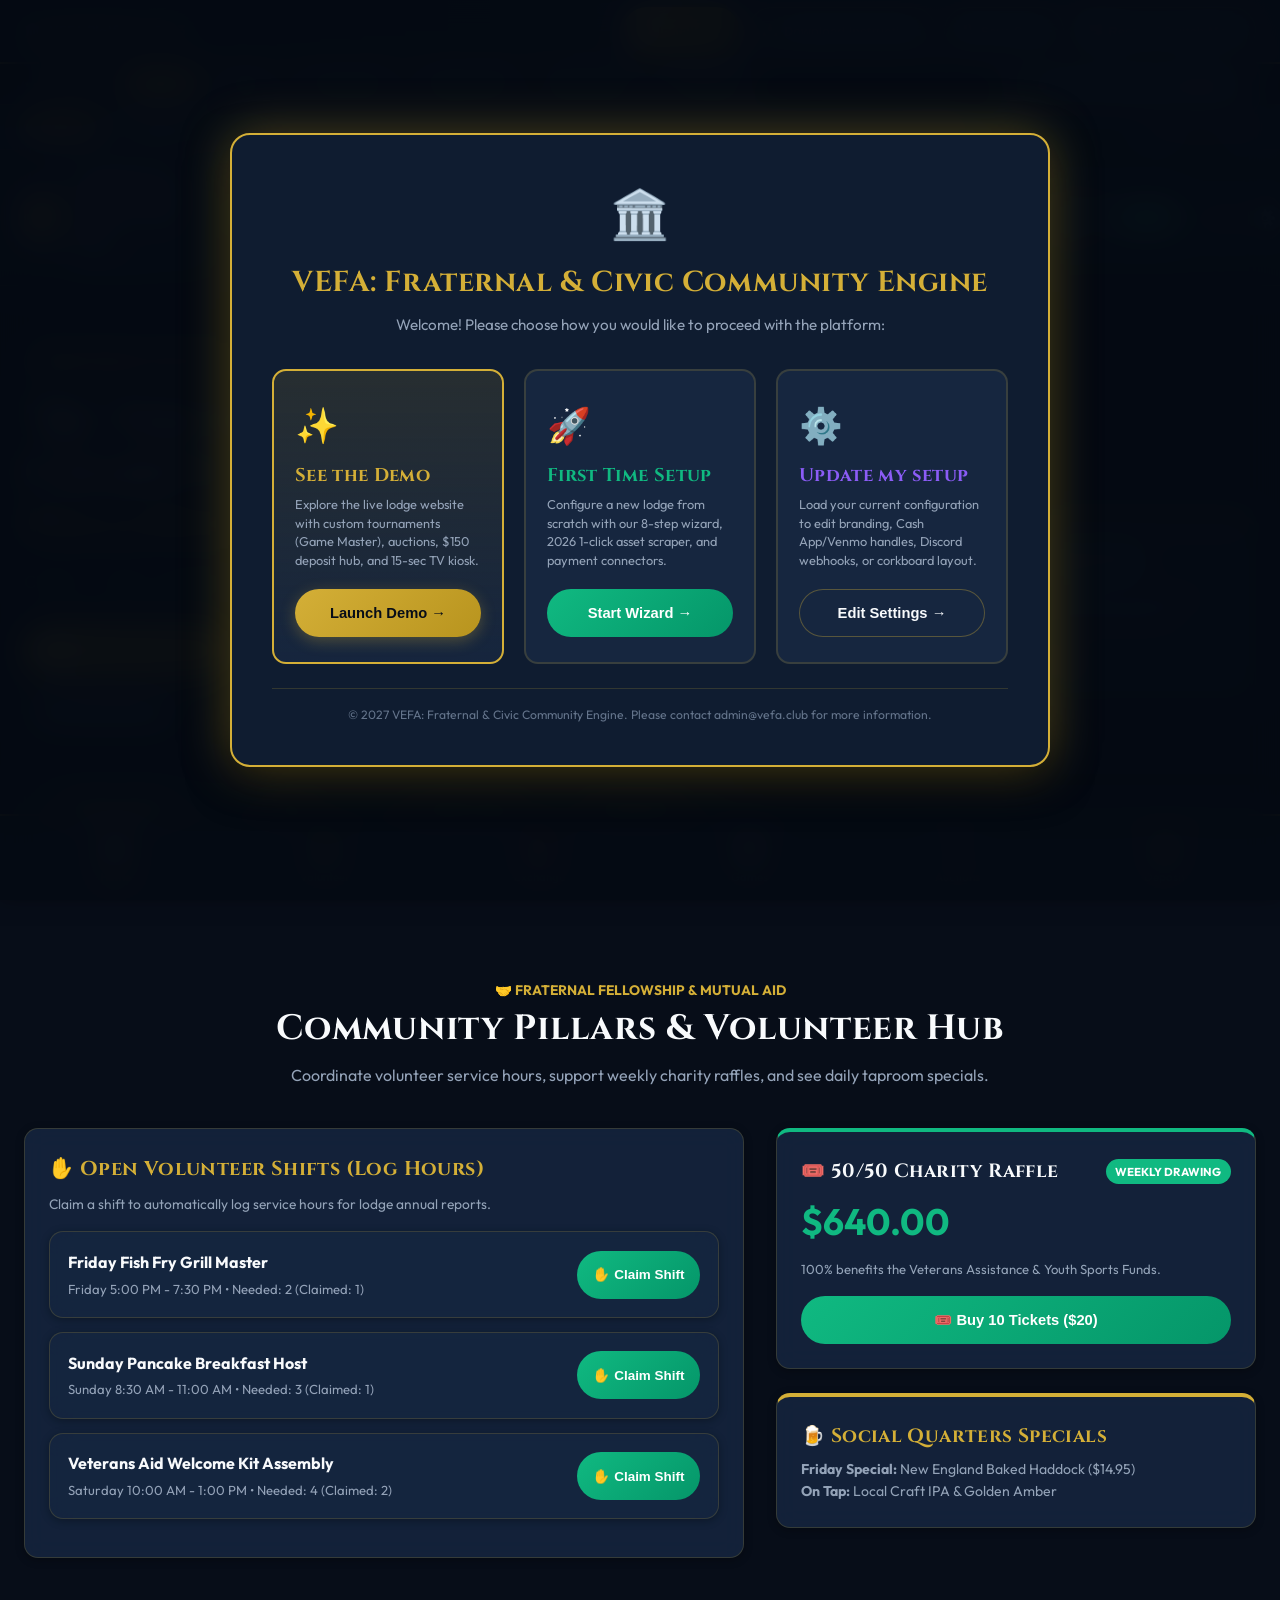
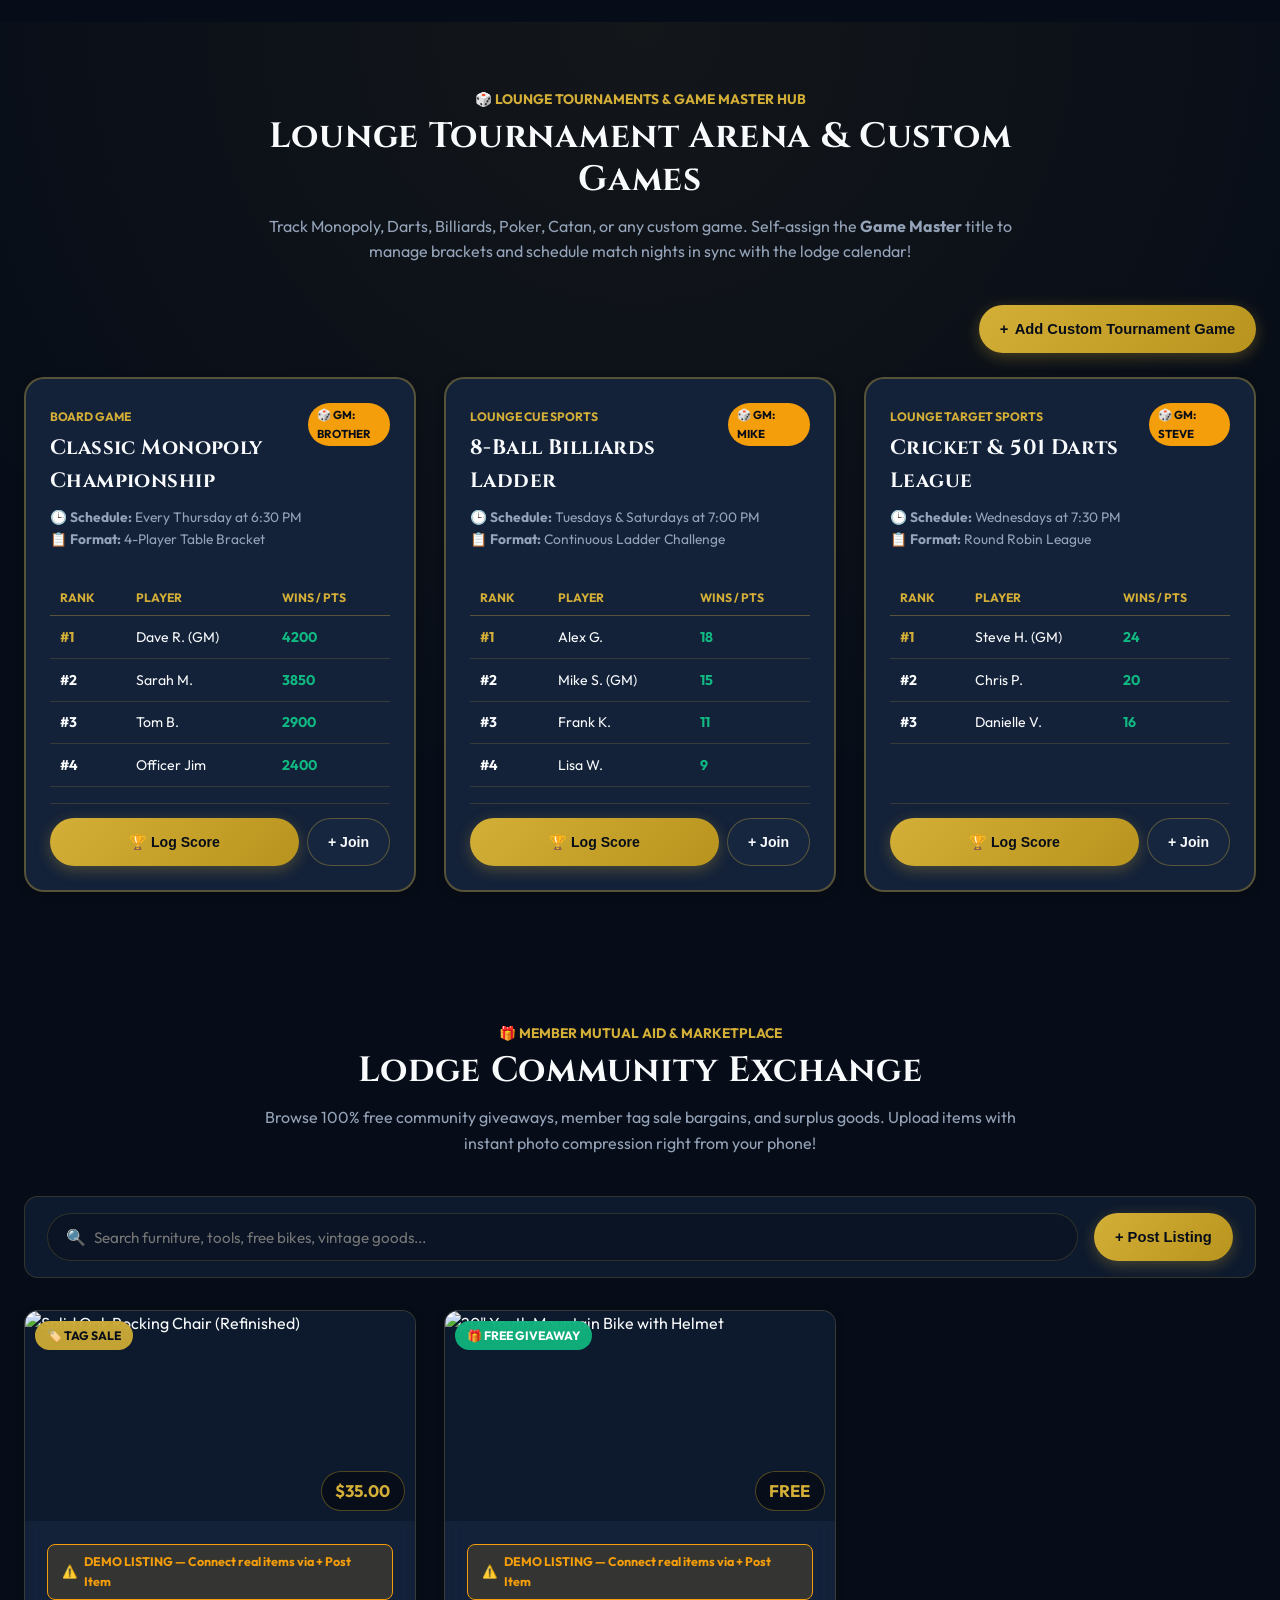
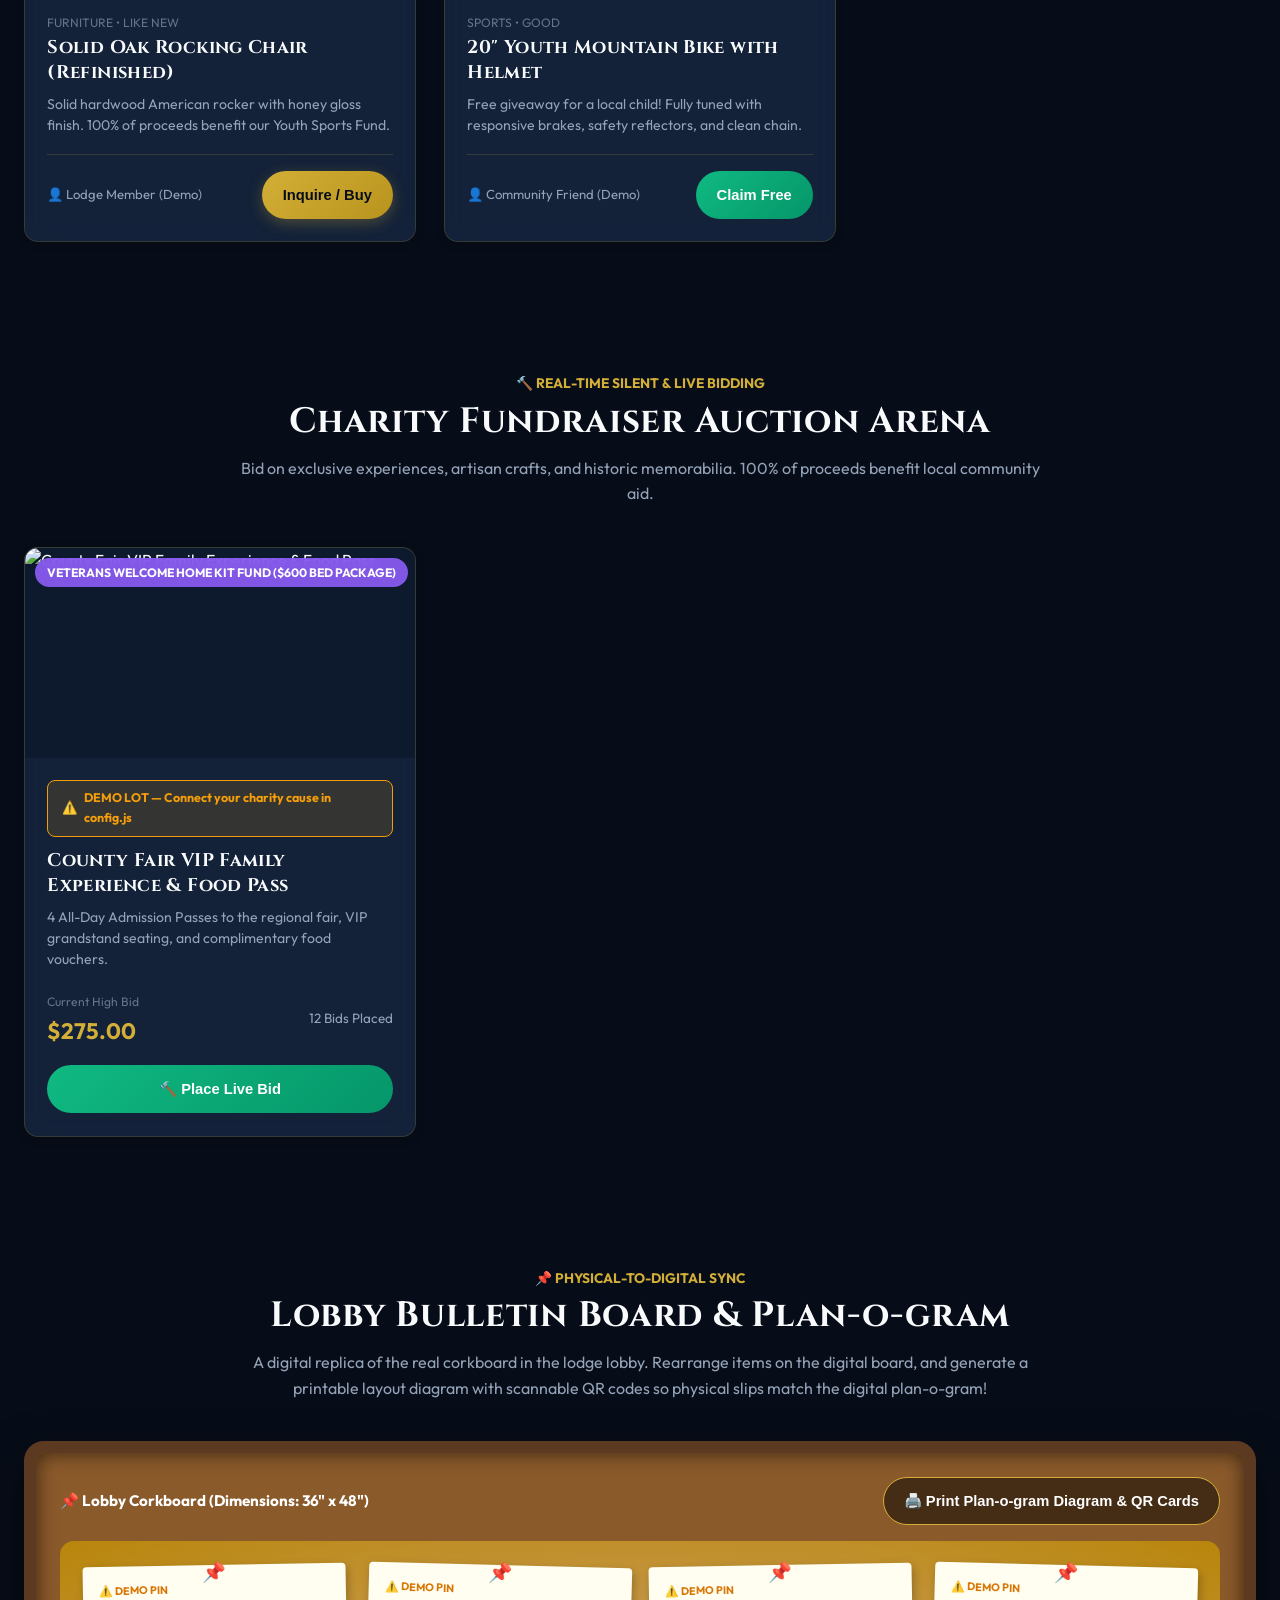
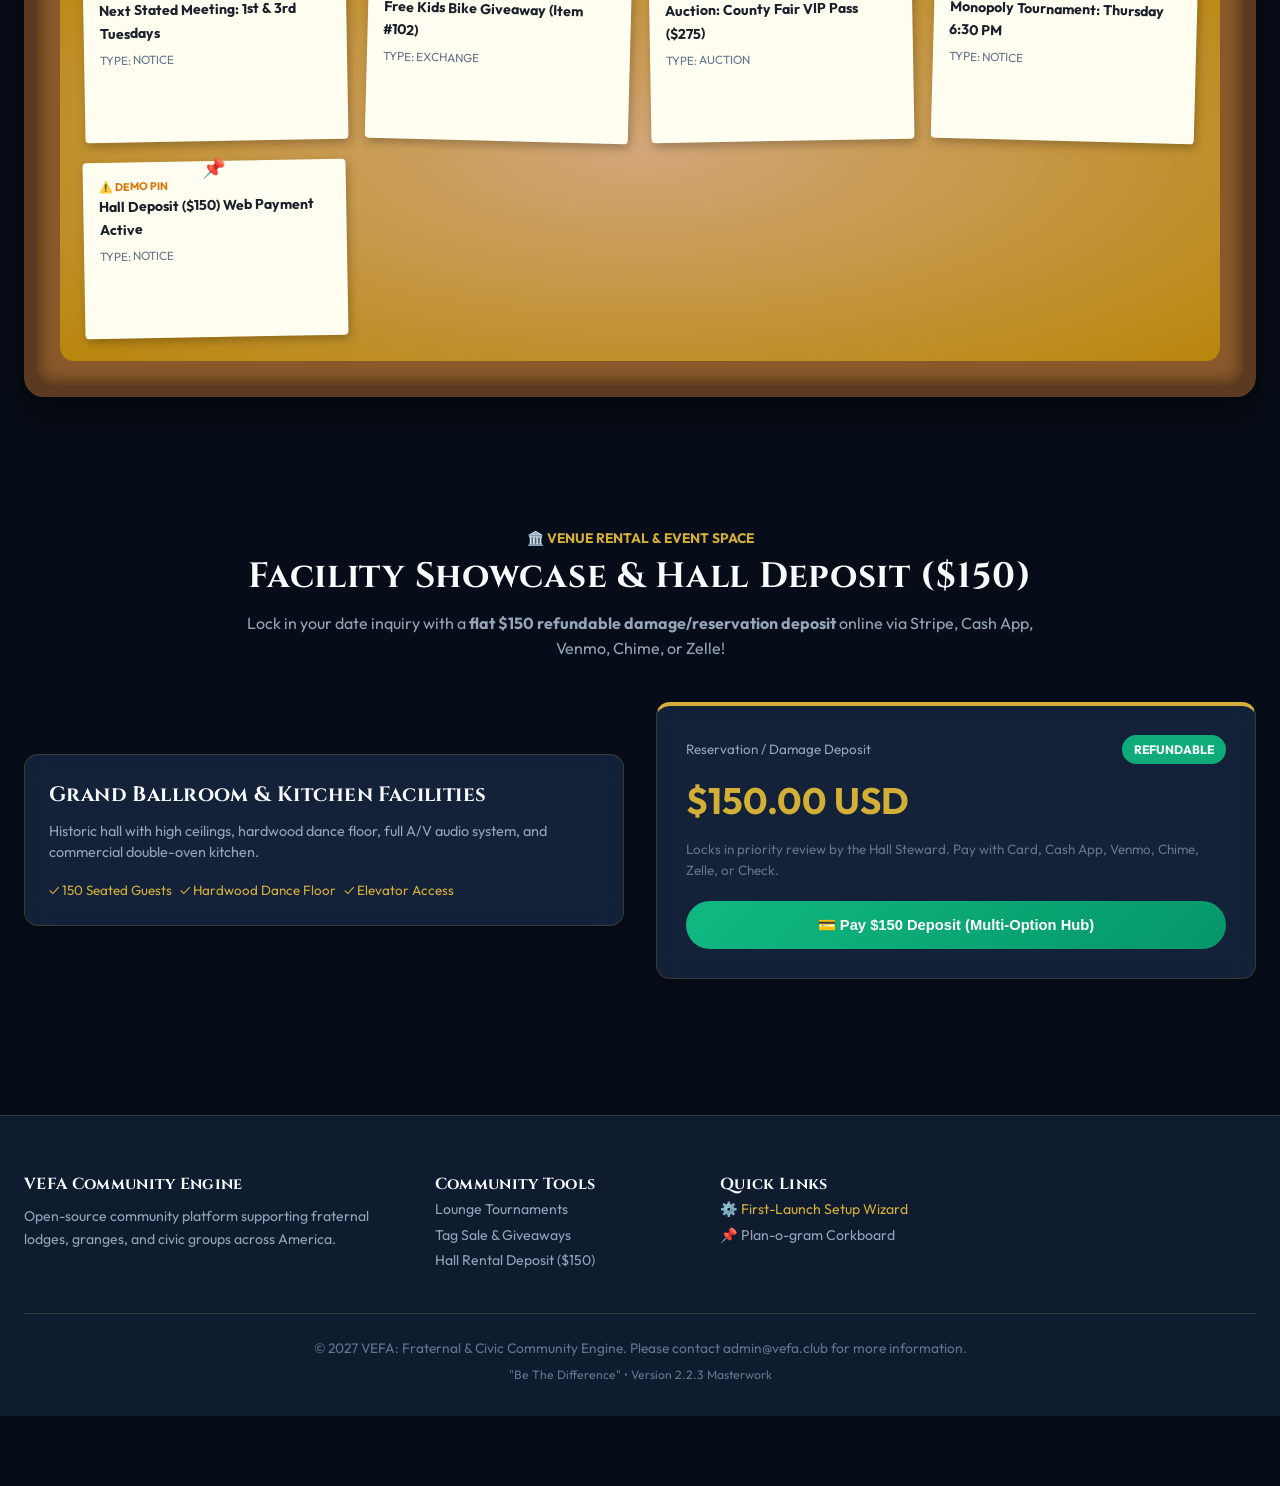
==== index.html @ d363d116 "Correctly uploaded, without compiled installers." ====
<!DOCTYPE html>
<html lang="en" data-theme="dark">
<head>
  <meta charset="UTF-8">
  <meta name="viewport" content="width=device-width, initial-scale=1.0">
  <title>VEFA: Fraternal & Civic Community Engine | Version 2.2.3 (Masterwork Edition)</title>
  <meta name="description" content="Open-source 2026/2027 community platform with Senior/Elderly Accessibility Suite, Mobile-First Thumb Navigation, DevOps Hyper-Cockpit, and Tournament Engine.">
  
  <link rel="preconnect" href="https://fonts.googleapis.com">
  <link rel="preconnect" href="https://fonts.gstatic.com" crossorigin>
  <link href="https://fonts.googleapis.com/css2?family=Cinzel:wght@600;700&family=Outfit:wght@400;500;600;700&family=Fira+Code:wght@400;600&display=swap" rel="stylesheet">
  
  <link rel="manifest" href="manifest.json">
  <meta name="theme-color" content="#0a192f">
  <link rel="stylesheet" href="styles.css">
</head>
<body>

  <!-- Toast Notification Stack -->
  <div id="toast-container" class="toast-container" aria-live="polite"></div>

  <!-- PERSISTENT VEFA DEMO TOP TOOLBAR -->
  <aside class="vefa-demo-toolbar" id="vefa-demo-toolbar" aria-label="Demo Action Toolbar">
    <div class="vefa-toolbar-brand">
      <span>🏛️</span>
      <span>VEFA Platform v2.2.3</span>
    </div>
    <div class="vefa-toolbar-actions">
      <button class="toolbar-btn primary" onclick="installNow()">
        <span>🚀</span> Install Now
      </button>
      <button class="toolbar-btn" onclick="downloadInstructions()">
        <span>📥</span> Download Instructions
      </button>
      <button class="toolbar-btn" onclick="saveSetup()">
        <span>💾</span> Save Setup
      </button>
      <button class="toolbar-btn" onclick="restartSetup()">
        <span>🔄</span> Restart / Switch Mode
      </button>
    </div>
  </aside>

  <!-- SENIOR / ELDERLY ACCESSIBILITY & QUICK CALL BAR (2026/2027 ACCESSIBILITY STANDARD) -->
  <div class="senior-access-bar" aria-label="Senior Accessibility Controls">
    <div class="access-btn-group">
      <span style="font-weight: 700; color: var(--gold-accent);">👓 Accessibility:</span>
      <button class="access-pill access-pill-size active" data-size="normal" onclick="setFontSize('normal')">A Normal</button>
      <button class="access-pill access-pill-size" data-size="large" onclick="setFontSize('large')">A+ Large</button>
      <button class="access-pill access-pill-size" data-size="xlarge" onclick="setFontSize('xlarge')">A++ Extra Large</button>
      <button class="access-pill" id="contrast-toggle-btn" onclick="toggleHighContrast()">👁️ High Contrast</button>
      <button class="access-pill" onclick="toggleSeniorMode()">👴 Senior Mode</button>
      <button class="access-pill" onclick="readAnnouncementsAloud()">🔊 Read Aloud</button>
    </div>
    <div>
      <a href="tel:555-123-4567" class="access-pill" style="text-decoration: none; color: var(--emerald-green); font-weight: 700;">
        📞 Call Lodge: (555) 123-4567
      </a>
    </div>
  </div>

  <!-- OFFICER & CHAIR ADMIN FLOATING ACTION BAR (VISIBLE IN OFFICER ROLE) -->
  <div class="officer-admin-bar" id="officer-admin-bar">
    <div style="display: flex; align-items: center; gap: 0.75rem;">
      <span style="font-size: 1.2rem;">⭐</span>
      <strong style="color: #fff; font-size: 0.85rem;">OFFICER EXECUTIVE COMMAND CENTER</strong>
    </div>
    <div style="display: flex; gap: 0.5rem;">
      <button class="toolbar-btn primary" onclick="openOfficerStudio()">
        <span>📊</span> Deposit Ledger & Layout Studio
      </button>
      <button class="toolbar-btn" onclick="broadcastTickerAlert()">
        <span>🚨</span> Broadcast Alert
      </button>
    </div>
  </div>

  <!-- MANDATORY LANDING GATEWAY POPUP MODAL -->
  <div class="landing-gateway-backdrop" id="landing-gateway-modal" style="display: flex;">
    <div class="landing-gateway-card">
      <div style="font-size: 3rem; margin-bottom: 0.5rem;">🏛️</div>
      <h2 style="font-size: 1.8rem; margin-bottom: 0.4rem; font-family: var(--font-serif); color: var(--gold-accent);">
        VEFA: Fraternal & Civic Community Engine
      </h2>
      <p style="font-size: 0.95rem; color: var(--text-secondary); max-width: 620px; margin: 0 auto;">
        Welcome! Please choose how you would like to proceed with the platform:
      </p>

      <div class="gateway-options-grid">
        <!-- OPTION 1: SEE THE DEMO -->
        <div class="gateway-option-card primary" onclick="selectLandingChoice('demo')">
          <div>
            <span style="font-size: 2.2rem; display: block; margin-bottom: 0.5rem;">✨</span>
            <h3 style="font-size: 1.15rem; color: var(--gold-accent); margin-bottom: 0.3rem;">See the Demo</h3>
            <p style="font-size: 0.8rem; color: var(--text-secondary); line-height: 1.45;">
              Explore the live lodge website with custom tournaments (Game Master), auctions, $150 deposit hub, and 15-sec TV kiosk.
            </p>
          </div>
          <button class="btn-primary" style="margin-top: 1.2rem; width: 100%; justify-content: center;">
            Launch Demo →
          </button>
        </div>

        <!-- OPTION 2: FIRST TIME SETUP -->
        <div class="gateway-option-card" onclick="selectLandingChoice('first_time')">
          <div>
            <span style="font-size: 2.2rem; display: block; margin-bottom: 0.5rem;">🚀</span>
            <h3 style="font-size: 1.15rem; color: var(--emerald-green); margin-bottom: 0.3rem;">First Time Setup</h3>
            <p style="font-size: 0.8rem; color: var(--text-secondary); line-height: 1.45;">
              Configure a new lodge from scratch with our 8-step wizard, 2026 1-click asset scraper, and payment connectors.
            </p>
          </div>
          <button class="btn-emerald" style="margin-top: 1.2rem; width: 100%; justify-content: center;">
            Start Wizard →
          </button>
        </div>

        <!-- OPTION 3: UPDATE MY SETUP -->
        <div class="gateway-option-card" onclick="selectLandingChoice('update')">
          <div>
            <span style="font-size: 2.2rem; display: block; margin-bottom: 0.5rem;">⚙️</span>
            <h3 style="font-size: 1.15rem; color: var(--royal-purple); margin-bottom: 0.3rem;">Update my setup</h3>
            <p style="font-size: 0.8rem; color: var(--text-secondary); line-height: 1.45;">
              Load your current configuration to edit branding, Cash App/Venmo handles, Discord webhooks, or corkboard layout.
            </p>
          </div>
          <button class="btn-secondary" style="margin-top: 1.2rem; width: 100%; justify-content: center;">
            Edit Settings →
          </button>
        </div>
      </div>

      <div style="font-size: 0.76rem; color: var(--text-muted); border-top: 1px solid var(--border-subtle); padding-top: 1rem;">
        © 2027 VEFA: Fraternal & Civic Community Engine. Please contact admin@vefa.club for more information.
      </div>
    </div>
  </div>

  <!-- DEVELOPER (DEVOPS) HYPER-COCKPIT FULLSCREEN CONSOLE -->
  <div id="devops-console-view" class="devops-console-view">
    <div class="devops-console-header">
      <div style="display: flex; align-items: center; gap: 0.75rem;">
        <span style="font-size: 1.6rem;">🛠️</span>
        <div>
          <h2 style="font-size: 1.1rem; margin: 0; color: var(--cyan-blue); font-family: var(--font-mono);">VEFA DevOps Hyper-Cockpit</h2>
          <span style="font-size: 0.72rem; color: var(--text-muted);">Source File Explorer • REST API Sandbox • Schema Runner</span>
        </div>
      </div>
      <div style="display: flex; gap: 0.5rem;">
        <button class="toolbar-btn primary" onclick="copyDevOpsCode()">📋 Copy File</button>
        <button class="toolbar-btn" onclick="saveSetup()">💾 Export Full Zip</button>
        <button class="btn-secondary" style="font-size: 0.76rem;" onclick="switchUserRole('guest', 'Community Neighbor', 'Visitor')">Exit DevOps Mode ✕</button>
      </div>
    </div>

    <div class="devops-console-body">
      <!-- Left: File Explorer -->
      <div class="devops-sidebar">
        <h4 style="font-size: 0.75rem; color: var(--text-muted); text-transform: uppercase; margin-bottom: 0.75rem;">Platform Source Files</h4>
        <div class="devops-file-item active" data-file="config.js" onclick="loadDevOpsFile('config.js')">📄 config.js</div>
        <div class="devops-file-item" data-file="api/scrape.php" onclick="loadDevOpsFile('api/scrape.php')">🐘 api/scrape.php</div>
        <div class="devops-file-item" data-file="api/stripe.php" onclick="loadDevOpsFile('api/stripe.php')">💳 api/stripe.php</div>
        <div class="devops-file-item" data-file="api/deposits.php" onclick="loadDevOpsFile('api/deposits.php')">🏦 api/deposits.php</div>
        <div class="devops-file-item" data-file="database.sql" onclick="loadDevOpsFile('database.sql')">🐬 database.sql</div>
        <div class="devops-file-item" data-file="docker-compose.yml" onclick="loadDevOpsFile('docker-compose.yml')">🐳 docker-compose.yml</div>
        <div class="devops-file-item" data-file="openapi.json" onclick="loadDevOpsFile('openapi.json')">⚡ openapi.json</div>
      </div>

      <!-- Center: Code Viewer / Diff -->
      <div class="devops-main-editor">
        <div class="devops-editor-tabs">
          <span id="devops-active-file-title" style="font-family: var(--font-mono); font-size: 0.82rem; color: var(--cyan-blue);">config.js</span>
          <span style="font-size: 0.72rem; color: var(--text-muted);">Read-Only Verified Source</span>
        </div>
        <div class="devops-code-container" id="devops-code-display"></div>
      </div>

      <!-- Right: Interactive REST API Sandbox -->
      <div class="devops-right-panel">
        <h4 style="font-size: 0.78rem; color: var(--cyan-blue); text-transform: uppercase; margin-bottom: 0.75rem;">Interactive API Sandbox</h4>
        <div class="form-group">
          <label style="font-size: 0.75rem;">Target Endpoint</label>
          <select id="devops-api-select" class="form-control" style="font-size: 0.78rem;">
            <option value="scrape">POST /api/scrape.php (Anti-Blocker)</option>
            <option value="stripe">POST /api/stripe.php (Deposit Session)</option>
            <option value="deposits">GET /api/deposits.php (Ledger List)</option>
          </select>
        </div>
        <button class="btn-cyan" style="width: 100%; justify-content: center; font-size: 0.78rem;" onclick="runDevOpsApiTest()">
          ⚡ Execute Live Request
        </button>
        <div style="margin-top: 1rem;">
          <label style="font-size: 0.72rem; color: var(--text-muted);">Response Payload (JSON):</label>
          <div id="devops-api-response" style="background: #050a12; border: 1px solid #1e293b; border-radius: var(--radius-sm); padding: 0.75rem; font-family: var(--font-mono); font-size: 0.76rem; color: #10b981; min-height: 140px; white-space: pre-wrap;">Select an endpoint and click execute.</div>
        </div>
      </div>
    </div>
  </div>

  <!-- LIVE ORGANIZATION FEED TICKER -->
  <div class="live-feed-ticker">
    <span class="ticker-badge">Live Feed</span>
    <div id="ticker-content" style="white-space: nowrap; overflow: hidden; text-overflow: ellipsis; flex: 1;">
      <span>⏳ Ingesting live announcements from external lodge feed...</span>
    </div>
    <a href="setup.html" style="color: var(--gold-accent); text-decoration: none; font-size: 0.8rem; flex-shrink: 0; font-weight: 600;">⚙️ Configure Feed</a>
  </div>

  <!-- FULLSCREEN TV KIOSK VIEW WITH AUTO-CYCLING 15-SECOND CAROUSEL -->
  <div id="tv-kiosk-view" class="tv-kiosk-view">
    <div class="tv-header">
      <div style="display: flex; align-items: center; gap: 1rem;">
        <span style="font-size: 2.5rem;" id="tv-crest-emoji">🦌</span>
        <div>
          <h1 style="font-size: 1.8rem; margin: 0;" id="tv-org-title">Social Quarters Live Display</h1>
          <span style="color: var(--gold-accent); font-size: 1rem; text-transform: uppercase;">15-Second Cycling Taproom Kiosk</span>
        </div>
      </div>
      <div style="text-align: right;">
        <div id="tv-clock" style="font-size: 2rem; font-weight: 700; font-family: var(--font-serif); color: var(--gold-accent);">7:00 PM</div>
        <button class="btn-secondary" style="margin-top: 0.3rem;" onclick="toggleTVKiosk()">Exit Kiosk Mode ✕</button>
      </div>
    </div>

    <!-- 4 Auto-Cycling Carousel Slides -->
    <div class="tv-carousel-container">
      <div class="tv-slide active">
        <div class="tv-grid">
          <div class="tv-card">
            <h2 style="color: var(--gold-accent); margin-bottom: 1rem;">📅 Next Stated Meeting</h2>
            <p style="font-size: 1.25rem; font-weight: 600;">1st & 3rd Tuesdays at 7:00 PM</p>
            <p style="color: var(--text-secondary); margin-top: 0.5rem;">Lodge Social Quarters & Hall. Balloting on new inquiries and committee reports.</p>
            <div style="margin-top: auto; padding: 1rem; background: rgba(212, 175, 55, 0.1); border-radius: var(--radius-sm); border: 1px solid var(--border-subtle);">
              <strong class="text-gold">Upcoming Gala:</strong> Veterans Appreciation Banquet
            </div>
          </div>
          <div class="tv-card">
            <h2 style="color: var(--gold-accent); margin-bottom: 1rem;">🔨 Charity Fundometer</h2>
            <div style="font-size: 2.5rem; font-weight: 700; color: var(--emerald-green); font-family: var(--font-serif);">$4,850.00</div>
            <p style="color: var(--text-secondary); margin-bottom: 1rem;">Goal: $6,000 for Community & Veterans Aid</p>
            <div style="margin-top: auto; font-size: 0.95rem; color: var(--text-muted);">Top active lot: <strong>County Fair VIP Family Pass ($275)</strong></div>
          </div>
          <div class="tv-card" style="text-align: center; justify-content: center;">
            <h2 style="color: var(--gold-accent); margin-bottom: 0.5rem;">📱 Bid from the Bar!</h2>
            <p style="font-size: 0.88rem; color: var(--text-secondary); margin-bottom: 1rem;">Scan QR code with your phone camera:</p>
            <svg viewBox="0 0 100 100" width="130" height="130" style="margin: 0 auto;">
              <rect x="5" y="5" width="25" height="25" fill="#ffffff"/>
              <rect x="70" y="5" width="25" height="25" fill="#ffffff"/>
              <rect x="5" y="70" width="25" height="25" fill="#ffffff"/>
              <circle cx="50" cy="50" r="10" fill="#d4af37"/>
            </svg>
          </div>
        </div>
      </div>

      <div class="tv-slide">
        <div class="tv-grid">
          <div class="tv-card">
            <h2 style="color: var(--gold-accent); margin-bottom: 1rem;">🎲 Monopoly Tournament</h2>
            <p style="font-size: 1.1rem;"><strong>Current Leader:</strong> Dave R. (4,200 pts)</p>
            <p style="font-size: 0.85rem; color: var(--text-secondary); margin-top: 0.3rem;">Next Match: Thursday at 6:30 PM (GM: Dave)</p>
          </div>
          <div class="tv-card">
            <h2 style="color: var(--gold-accent); margin-bottom: 1rem;">🎱 Billiards & Darts Ladders</h2>
            <p style="font-size: 1.1rem;"><strong>8-Ball Champion:</strong> Alex G. (18 Wins)</p>
            <p style="font-size: 1.1rem; margin-top: 0.5rem;"><strong>Darts League Leader:</strong> Steve H. (24 Pts)</p>
          </div>
          <div class="tv-card">
            <h2 style="color: var(--gold-accent); margin-bottom: 1rem;">⭐ Volunteer Shifts</h2>
            <p style="font-size: 1.1rem;">Friday Fish Fry: 1 Slot Open!</p>
            <p style="font-size: 0.85rem; color: var(--text-secondary); margin-top: 0.4rem;">Tap 'Claim Shift' on the web app to log your hours.</p>
          </div>
        </div>
      </div>
    </div>
  </div>

  <!-- Header Navigation -->
  <header class="main-header">
    <div class="nav-container">
      <a href="#hero" class="brand-badge">
        <div class="brand-logo-wrap">
          <span id="brand-crest-emoji">🦌</span>
        </div>
        <div class="brand-text">
          <h1 id="brand-org-name">Community Lodge #100</h1>
          <span>VEFA Engine • v2.2.3</span>
        </div>
      </a>

      <!-- Navigation Links -->
      <ul class="nav-links">
        <li><a href="#community-pillars"><span>🤝</span> Community</a></li>
        <li><a href="#exchange"><span>🎁</span> Exchange</a></li>
        <li><a href="#tournaments"><span>🎲</span> Tournaments</a></li>
        <li><a href="#auctions"><span>🔨</span> Auctions</a></li>
        <li><a href="#planogram"><span>📌</span> Corkboard</a></li>
        <li><a href="#facilities"><span>🏛️</span> Hall Deposit</a></li>
      </ul>

      <!-- Actions -->
      <div class="nav-actions">
        <div id="user-session-chip" class="user-session-chip" onclick="openModal('auth-modal')" title="Switch Profile">
          <span id="session-avatar">👤</span>
          <span id="session-name">Community Neighbor</span>
          <span id="session-role-badge" class="role-pill guest">Visitor</span>
        </div>

        <button class="icon-btn" onclick="toggleTVKiosk()" title="Launch Taproom TV Board" aria-label="TV Display">
          📺
        </button>

        <a href="setup.html" class="icon-btn" title="Open Setup Wizard" aria-label="Setup Wizard" style="text-decoration: none;">
          ⚙️
        </a>

        <button class="btn-primary" onclick="openModal('post-item-modal')">
          <span>+</span> Post Item
        </button>
      </div>
    </div>
  </header>

  <!-- HERO SECTION -->
  <section id="hero" class="hero-section">
    <div class="hero-content">
      <div class="hero-tag">
        <span>🏛️ Fraternal Mutual Aid & Civic Platform</span>
      </div>
      <h2 class="hero-title">
        "Be The Difference" in <span class="highlight">Charity, Justice & Fellowship</span>
      </h2>
      <p class="hero-subtitle" id="hero-motto">
        Serving our neighbors as the civic engine of our community—supporting veterans, empowering youth, and building a space for mutual aid and brotherly love.
      </p>

      <div class="hero-ctas">
        <a href="#tournaments" class="btn-primary"><span>🎲</span> Lounge Tournaments</a>
        <a href="#exchange" class="btn-emerald"><span>🎁</span> Community Exchange</a>
        <button class="btn-secondary" onclick="openModal('hall-deposit-modal')"><span>💳</span> Pay Hall Deposit ($150)</button>
        <a href="setup.html" class="btn-secondary"><span>⚙️</span> Setup Wizard</a>
      </div>

      <!-- Live Metrics HUD -->
      <div class="hero-stats-hud">
        <div class="stat-box">
          <span class="num">$150,000+</span>
          <span class="label">Invested in Causes</span>
        </div>
        <div class="stat-box">
          <span class="num">120+</span>
          <span class="label">Families Aided</span>
        </div>
        <div class="stat-box">
          <span class="num">1,250 hrs</span>
          <span class="label">Volunteer Service</span>
        </div>
        <div class="stat-box">
          <span class="num">$150.00</span>
          <span class="label">Flat Hall Deposit</span>
        </div>
      </div>
    </div>

    <!-- Visual Banner Card -->
    <div class="glass-card" style="padding: 1.5rem; text-align: center; border-top: 4px solid var(--gold-accent);">
      <h3 style="font-size: 1.3rem; margin-bottom: 0.5rem;">Lodge Main Quarters</h3>
      <p style="font-size: 0.86rem; color: var(--text-secondary); margin-bottom: 1.2rem;">
        Featuring 150-Guest Grand Function Ballroom, Downstairs Commercial Kitchen, and Members Social Quarters.
      </p>
      <img src="https://images.unsplash.com/photo-1519167758481-83f550bb49b3?auto=format&fit=crop&w=600&q=80" alt="Lodge Facility" style="width: 100%; border-radius: var(--radius-sm); max-height: 220px; object-fit: cover;">
    </div>
  </section>

  <!-- SECTION: COMMUNITY PILLARS (VOLUNTEER BOARD, 50/50 RAFFLE, TAPROOM SPECIALS) -->
  <section id="community-pillars" class="section-wrapper">
    <div class="section-header">
      <span class="section-tag">🤝 Fraternal Fellowship & Mutual Aid</span>
      <h2>Community Pillars & Volunteer Hub</h2>
      <p>Coordinate volunteer service hours, support weekly charity raffles, and see daily taproom specials.</p>
    </div>

    <div style="display: grid; grid-template-columns: 1.2fr 0.8fr; gap: 2rem;">
      <div class="glass-card" style="padding: 1.5rem;">
        <h3 style="font-size: 1.25rem; color: var(--gold-accent); margin-bottom: 0.5rem;">✋ Open Volunteer Shifts (Log Hours)</h3>
        <p style="font-size: 0.86rem; color: var(--text-secondary); margin-bottom: 1rem;">Claim a shift to automatically log service hours for lodge annual reports.</p>
        <div id="volunteer-shifts-list"></div>
      </div>

      <div style="display: flex; flex-direction: column; gap: 1.5rem;">
        <div class="glass-card" style="padding: 1.5rem; border-top: 4px solid var(--emerald-green);">
          <div style="display: flex; justify-content: space-between; align-items: center;">
            <h3 style="font-size: 1.2rem;">🎟️ 50/50 Charity Raffle</h3>
            <span class="role-pill guest">Weekly Drawing</span>
          </div>
          <div style="font-size: 2.3rem; font-weight: 700; color: var(--emerald-green); margin: 0.4rem 0;" id="raffle-pot-amount">$640.00</div>
          <p style="font-size: 0.82rem; color: var(--text-secondary); margin-bottom: 1rem;">100% benefits the Veterans Assistance & Youth Sports Funds.</p>
          <button class="btn-emerald" style="width: 100%; justify-content: center;" onclick="buyRaffleTickets()">
            🎟️ Buy 10 Tickets ($20)
          </button>
        </div>

        <div class="glass-card" style="padding: 1.5rem; border-top: 4px solid var(--gold-accent);">
          <h3 style="font-size: 1.2rem; color: var(--gold-accent); margin-bottom: 0.4rem;">🍺 Social Quarters Specials</h3>
          <p style="font-size: 0.88rem; color: var(--text-secondary);"><strong>Friday Special:</strong> New England Baked Haddock ($14.95)<br><strong>On Tap:</strong> Local Craft IPA & Golden Amber</p>
        </div>
      </div>
    </div>
  </section>

  <!-- SECTION: LOUNGE TOURNAMENT & CUSTOM GAME ARENA -->
  <section id="tournaments" class="section-wrapper" style="background: radial-gradient(circle at center top, rgba(212, 175, 55, 0.06) 0%, transparent 70%);">
    <div class="section-header">
      <span class="section-tag">🎲 Lounge Tournaments & Game Master Hub</span>
      <h2>Lounge Tournament Arena & Custom Games</h2>
      <p>Track Monopoly, Darts, Billiards, Poker, Catan, or any custom game. Self-assign the <strong>Game Master</strong> title to manage brackets and schedule match nights in sync with the lodge calendar!</p>
    </div>

    <div style="display: flex; justify-content: flex-end; margin-bottom: 1.5rem;">
      <button class="btn-primary" onclick="openModal('add-game-modal')">
        <span>+</span> Add Custom Tournament Game
      </button>
    </div>

    <div class="cards-grid" id="tournament-games-grid"></div>
  </section>

  <!-- SECTION: COMMUNITY EXCHANGE -->
  <section id="exchange" class="section-wrapper">
    <div class="section-header">
      <span class="section-tag">🎁 Member Mutual Aid & Marketplace</span>
      <h2>Lodge Community Exchange</h2>
      <p>Browse 100% free community giveaways, member tag sale bargains, and surplus goods. Upload items with instant photo compression right from your phone!</p>
    </div>

    <div class="search-action-bar">
      <div class="search-input-wrap">
        <span>🔍</span>
        <input type="text" id="exchange-search-input" placeholder="Search furniture, tools, free bikes, vintage goods..." oninput="AppState.searchQuery = this.value; renderExchangeItems();">
      </div>
      <button class="btn-primary" onclick="openModal('post-item-modal')">+ Post Listing</button>
    </div>

    <div class="cards-grid" id="exchange-items-grid"></div>
  </section>

  <!-- SECTION: CHARITY AUCTION ARENA -->
  <section id="auctions" class="section-wrapper">
    <div class="section-header">
      <span class="section-tag">🔨 Real-Time Silent & Live Bidding</span>
      <h2>Charity Fundraiser Auction Arena</h2>
      <p>Bid on exclusive experiences, artisan crafts, and historic memorabilia. 100% of proceeds benefit local community aid.</p>
    </div>

    <div class="cards-grid" id="auction-items-grid"></div>
  </section>

  <!-- SECTION: PLAN-O-GRAM CORKBOARD -->
  <section id="planogram" class="section-wrapper">
    <div class="section-header">
      <span class="section-tag">📌 Physical-to-Digital Sync</span>
      <h2>Lobby Bulletin Board & Plan-o-gram</h2>
      <p>A digital replica of the real corkboard in the lodge lobby. Rearrange items on the digital board, and generate a printable layout diagram with scannable QR codes so physical slips match the digital plan-o-gram!</p>
    </div>

    <div class="corkboard-frame">
      <div style="display: flex; justify-content: space-between; align-items: center; margin-bottom: 1rem; color: #fff;">
        <span style="font-weight: 700; font-size: 0.95rem;">📌 Lobby Corkboard (Dimensions: 36" x 48")</span>
        <button class="btn-secondary" style="background: rgba(0,0,0,0.5); color: #fff; border-color: #d4af37;" onclick="printPlanogramLayout()">
          🖨️ Print Plan-o-gram Diagram & QR Cards
        </button>
      </div>
      <div class="corkboard-surface" id="corkboard-surface"></div>
    </div>
  </section>

  <!-- SECTION: FACILITY SHOWCASE & $150 HALL DEPOSIT -->
  <section id="facilities" class="section-wrapper">
    <div class="section-header">
      <span class="section-tag">🏛️ Venue Rental & Event Space</span>
      <h2>Facility Showcase & Hall Deposit ($150)</h2>
      <p>Lock in your date inquiry with a <strong>flat $150 refundable damage/reservation deposit</strong> online via Stripe, Cash App, Venmo, Chime, or Zelle!</p>
    </div>

    <div style="display: grid; grid-template-columns: 1fr 1fr; gap: 2rem; align-items: center;">
      <div class="glass-card" style="padding: 1.5rem;">
        <h3 style="font-size: 1.3rem; margin-bottom: 0.5rem;">Grand Ballroom & Kitchen Facilities</h3>
        <p style="font-size: 0.9rem; color: var(--text-secondary); line-height: 1.5; margin-bottom: 1rem;">
          Historic hall with high ceilings, hardwood dance floor, full A/V audio system, and commercial double-oven kitchen.
        </p>
        <div style="display: flex; gap: 0.5rem; flex-wrap: wrap; font-size: 0.84rem; color: var(--gold-accent);">
          <span>✓ 150 Seated Guests</span>
          <span>✓ Hardwood Dance Floor</span>
          <span>✓ Elevator Access</span>
        </div>
      </div>

      <div class="glass-card" style="padding: 1.8rem; border-top: 4px solid var(--gold-accent);">
        <div style="display: flex; justify-content: space-between; align-items: center; margin-bottom: 0.5rem;">
          <span style="font-size: 0.84rem; color: var(--text-secondary);">Reservation / Damage Deposit</span>
          <span class="card-badge badge-free" style="position: static;">Refundable</span>
        </div>
        <div style="font-size: 2.3rem; font-weight: 700; color: var(--gold-accent); margin-bottom: 0.5rem;">$150.00 USD</div>
        <p style="font-size: 0.84rem; color: var(--text-muted); margin-bottom: 1.2rem;">
          Locks in priority review by the Hall Steward. Pay with Card, Cash App, Venmo, Chime, Zelle, or Check.
        </p>
        <button class="btn-emerald" style="width: 100%; justify-content: center;" onclick="openModal('hall-deposit-modal')">
          💳 Pay $150 Deposit (Multi-Option Hub)
        </button>
      </div>
    </div>
  </section>

  <!-- MOBILE-FIRST BOTTOM NAVIGATION BAR (2026/2027 ERGONOMIC THUMB BAR) -->
  <nav class="mobile-bottom-nav" aria-label="Mobile Navigation">
    <a href="#hero" class="mobile-nav-item active">
      <span>🏛️</span>
      <span>Home</span>
    </a>
    <a href="#community-pillars" class="mobile-nav-item">
      <span>🤝</span>
      <span>Volunteer</span>
    </a>
    <a href="#exchange" class="mobile-nav-item">
      <span>🎁</span>
      <span>Exchange</span>
    </a>
    <a href="#tournaments" class="mobile-nav-item">
      <span>🎲</span>
      <span>Games</span>
    </a>
    <a href="#auctions" class="mobile-nav-item">
      <span>🔨</span>
      <span>Auctions</span>
    </a>
    <a href="#facilities" class="mobile-nav-item">
      <span>💳</span>
      <span>Deposit</span>
    </a>
  </nav>

  <!-- MODALS -->

  <!-- ADD CUSTOM TOURNAMENT GAME MODAL -->
  <div id="add-game-modal" class="modal-backdrop" onclick="handleBackdropClick(event, 'add-game-modal')">
    <div class="modal-dialog">
      <div class="modal-header">
        <h3>🎲 Add Custom Tournament & Assign Game Master</h3>
        <button class="icon-btn" onclick="closeModal('add-game-modal')">✕</button>
      </div>
      <form onsubmit="handleCreateCustomGame(event)">
        <div class="modal-body">
          <div class="form-group">
            <label>Game Title *</label>
            <input type="text" id="new-game-name" class="form-control" placeholder="e.g. Monopoly, Catan, Euchre, Darts, Poker..." required>
          </div>
          <div style="display: grid; grid-template-columns: 1fr 1fr; gap: 1rem;">
            <div class="form-group">
              <label>Category</label>
              <select id="new-game-category" class="form-control">
                <option value="Board Game">Board Game</option>
                <option value="Card Game">Card Game</option>
                <option value="Lounge Cue Sports">Lounge Cue Sports</option>
                <option value="Lounge Target Sports">Lounge Target Sports</option>
                <option value="Strategy & Trivia">Strategy & Trivia</option>
              </select>
            </div>
            <div class="form-group">
              <label>Tournament Format</label>
              <input type="text" id="new-game-format" class="form-control" value="Bracket / Ladder Challenge" required>
            </div>
          </div>
          <div class="form-group">
            <label>Match Schedule (Syncs to Lodge Calendar) *</label>
            <input type="text" id="new-game-schedule" class="form-control" placeholder="e.g. Thursdays at 6:30 PM" required>
          </div>
          <div class="form-group">
            <label>Assign Game Master (Self or Member Name) *</label>
            <input type="text" id="new-game-gm" class="form-control" placeholder="Your Name (Game Master)" required>
          </div>
        </div>
        <div class="modal-footer">
          <button type="button" class="btn-secondary" onclick="closeModal('add-game-modal')">Cancel</button>
          <button type="submit" class="btn-primary">Create Tournament & Assign GM</button>
        </div>
      </form>
    </div>
  </div>

  <!-- LOG SCORE MODAL -->
  <div id="score-match-modal" class="modal-backdrop" onclick="handleBackdropClick(event, 'score-match-modal')">
    <div class="modal-dialog">
      <div class="modal-header">
        <h3>🏆 Log Tournament Score & Rank</h3>
        <button class="icon-btn" onclick="closeModal('score-match-modal')">✕</button>
      </div>
      <form onsubmit="handleLogScoreSubmit(event)">
        <div class="modal-body" id="score-match-body"></div>
        <div class="modal-footer">
          <button type="button" class="btn-secondary" onclick="closeModal('score-match-modal')">Cancel</button>
          <button type="submit" class="btn-emerald">Submit & Update Leaderboard</button>
        </div>
      </form>
    </div>
  </div>

  <!-- OFFICER OPERATIONS & DEPOSIT LEDGER MODAL -->
  <div id="officer-studio-modal" class="modal-backdrop" onclick="handleBackdropClick(event, 'officer-studio-modal')">
    <div class="modal-dialog" style="max-width: 780px;">
      <div class="modal-header">
        <h3>⭐ Officer Command Studio & $150 Deposit Ledger</h3>
        <button class="icon-btn" onclick="closeModal('officer-studio-modal')">✕</button>
      </div>
      <div class="modal-body">
        <div style="display: flex; justify-content: space-between; align-items: center; margin-bottom: 1rem;">
          <div>
            <h4 style="color: var(--gold-accent); margin: 0;">Hall Rental Reservation Ledger</h4>
            <span style="font-size: 0.78rem; color: var(--text-muted);">Manage deposits across Stripe, Cash App, Venmo, Chime, Zelle, and Check</span>
          </div>
          <button class="btn-emerald" style="font-size: 0.82rem;" onclick="exportDepositsCSV()">
            📊 Export CSV Report
          </button>
        </div>

        <table class="leaderboard-table" style="margin-bottom: 1.5rem;">
          <thead>
            <tr>
              <th>Client</th>
              <th>Date</th>
              <th>Method</th>
              <th>Amount</th>
              <th>Status</th>
            </tr>
          </thead>
          <tbody id="officer-deposit-tbody"></tbody>
        </table>
      </div>
      <div class="modal-footer">
        <button type="button" class="btn-secondary" onclick="closeModal('officer-studio-modal')">Close Studio</button>
      </div>
    </div>
  </div>

  <!-- POST ITEM MODAL -->
  <div id="post-item-modal" class="modal-backdrop" onclick="handleBackdropClick(event, 'post-item-modal')">
    <div class="modal-dialog">
      <div class="modal-header">
        <h3>Post Item or Free Giveaway</h3>
        <button class="icon-btn" onclick="closeModal('post-item-modal')">✕</button>
      </div>
      <form onsubmit="handlePostItemSubmit(event)">
        <div class="modal-body">
          <div class="form-group">
            <label>Item Title *</label>
            <input type="text" id="post-title" class="form-control" placeholder="e.g. Solid Oak Table, Youth Bike..." required>
          </div>
          <div style="display: grid; grid-template-columns: 1fr 1fr; gap: 1rem;">
            <div class="form-group">
              <label>Category</label>
              <select id="post-category" class="form-control">
                <option value="furniture">Furniture</option>
                <option value="tools">Tools</option>
                <option value="sports">Youth Sports</option>
              </select>
            </div>
            <div class="form-group">
              <label>Price ($ USD, 0 for Free)</label>
              <input type="number" id="post-price" class="form-control" value="0.00" min="0" step="0.50">
            </div>
          </div>
          <div class="form-group">
            <label>📷 Direct Camera Photo Upload (Auto-Compressed)</label>
            <input type="file" id="post-photo-upload" class="form-control" accept="image/*" onchange="handleDirectPhotoUpload(event)">
            <input type="hidden" id="post-image-url" value="https://images.unsplash.com/photo-1580481077197-094c48aa795a?auto=format&fit=crop&w=600&q=80">
            <div id="post-photo-preview-wrap" style="margin-top: 0.5rem; display: none;">
              <img id="post-photo-preview" src="" alt="Preview" style="max-height: 100px; border-radius: var(--radius-sm);">
            </div>
          </div>
          <div class="form-group">
            <label>Description *</label>
            <textarea id="post-desc" class="form-control" rows="3" required></textarea>
          </div>
        </div>
        <div class="modal-footer">
          <button type="button" class="btn-secondary" onclick="closeModal('post-item-modal')">Cancel</button>
          <button type="submit" class="btn-primary">Publish Listing</button>
        </div>
      </form>
    </div>
  </div>

  <div id="claim-item-modal" class="modal-backdrop" onclick="handleBackdropClick(event, 'claim-item-modal')">
    <div class="modal-dialog">
      <div class="modal-header">
        <h3>Claim / Purchase Item</h3>
        <button class="icon-btn" onclick="closeModal('claim-item-modal')">✕</button>
      </div>
      <div class="modal-body" id="claim-modal-body"></div>
    </div>
  </div>

  <div id="place-bid-modal" class="modal-backdrop" onclick="handleBackdropClick(event, 'place-bid-modal')">
    <div class="modal-dialog">
      <div class="modal-header">
        <h3>Place Live Bid</h3>
        <button class="icon-btn" onclick="closeModal('place-bid-modal')">✕</button>
      </div>
      <form onsubmit="handlePlaceBidSubmit(event)">
        <div class="modal-body" id="bid-modal-body"></div>
        <div class="modal-footer">
          <button type="button" class="btn-secondary" onclick="closeModal('place-bid-modal')">Cancel</button>
          <button type="submit" class="btn-emerald">Confirm Bid</button>
        </div>
      </form>
    </div>
  </div>

  <!-- MULTI-PAYMENT HUB HALL DEPOSIT MODAL -->
  <div id="hall-deposit-modal" class="modal-backdrop" onclick="handleBackdropClick(event, 'hall-deposit-modal')">
    <div class="modal-dialog" style="max-width: 650px;">
      <div class="modal-header">
        <h3>Universal Hall Rental Deposit Hub ($150)</h3>
        <button class="icon-btn" onclick="closeModal('hall-deposit-modal')">✕</button>
      </div>
      <form onsubmit="handleHallDepositSubmit(event)">
        <div class="modal-body">
          <div class="glass-card" style="padding: 1rem; margin-bottom: 1.2rem; background: rgba(10, 25, 47, 0.7); border-left: 4px solid var(--emerald-green);">
            <div style="display: flex; justify-content: space-between; align-items: center;">
              <div>
                <div style="font-size: 0.84rem; color: var(--text-secondary);">Flat Refundable Damage/Reservation Deposit</div>
                <div style="font-size: 1.7rem; font-weight: 700; color: var(--gold-accent);">$150.00 USD</div>
              </div>
              <span class="card-badge badge-free" style="position: static;">Refundable</span>
            </div>
            <p style="font-size: 0.78rem; color: var(--text-muted); margin-top: 0.2rem;">Locks in priority review. Choose your preferred payment method below.</p>
          </div>

          <div style="display: grid; grid-template-columns: 1fr 1fr; gap: 1rem; margin-bottom: 1rem;">
            <div class="form-group">
              <label>Full Name *</label>
              <input type="text" id="dep-name" class="form-control" placeholder="Jane Doe" required>
            </div>
            <div class="form-group">
              <label>Estimated Event Date *</label>
              <input type="date" id="dep-date" class="form-control" value="2026-10-17" required>
            </div>
          </div>

          <div class="form-group">
            <label>Select Payment Option</label>
            <div style="display: grid; grid-template-columns: repeat(3, 1fr); gap: 0.5rem; margin-bottom: 1rem;">
              <button type="button" class="pill-btn active" id="pay-tab-stripe" onclick="switchPaymentTab('stripe')">💳 Card / Apple Pay</button>
              <button type="button" class="pill-btn" id="pay-tab-cashapp" onclick="switchPaymentTab('cashapp')">🟢 Cash App Pay</button>
              <button type="button" class="pill-btn" id="pay-tab-venmo" onclick="switchPaymentTab('venmo')">🔵 Venmo</button>
              <button type="button" class="pill-btn" id="pay-tab-chime" onclick="switchPaymentTab('chime')">💚 Chime / Zelle</button>
              <button type="button" class="pill-btn" id="pay-tab-check" onclick="switchPaymentTab('check')">📝 Check / Cash</button>
            </div>
          </div>

          <div id="pay-view-stripe" class="glass-card" style="padding: 1rem; font-size: 0.88rem;">
            <strong>💳 Card / Apple Pay / Google Pay</strong>
            <p style="color: var(--text-secondary); margin-top: 0.3rem;">Secure checkout powered by Stripe. Authorize the $150 deposit.</p>
          </div>

          <div id="pay-view-cashapp" class="glass-card" style="padding: 1rem; font-size: 0.88rem; display: none;">
            <strong>🟢 Pay with Cash App ($150.00)</strong>
            <p style="color: var(--text-secondary); margin: 0.3rem 0;">Send to lodge Cashtag: <strong class="text-emerald" id="dep-cashapp-handle">$Lodge100Community</strong></p>
            <a href="https://cash.app/$Lodge100Community/150" target="_blank" class="btn-emerald" style="margin-top: 0.5rem; display: inline-flex;">Open Cash App & Pay $150 →</a>
            <input type="text" id="dep-cashapp-ref" class="form-control" placeholder="Enter your Cash App name/reference" style="margin-top: 0.75rem;">
          </div>

          <div id="pay-view-venmo" class="glass-card" style="padding: 1rem; font-size: 0.88rem; display: none;">
            <strong>🔵 Pay with Venmo ($150.00)</strong>
            <p style="color: var(--text-secondary); margin: 0.3rem 0;">Send to lodge Venmo: <strong class="text-gold" id="dep-venmo-handle">@Lodge100-Charity</strong></p>
            <a href="https://venmo.com" target="_blank" class="btn-primary" style="margin-top: 0.5rem; display: inline-flex;">Open Venmo & Pay $150 →</a>
            <input type="text" id="dep-venmo-ref" class="form-control" placeholder="Enter your Venmo username/reference" style="margin-top: 0.75rem;">
          </div>

          <div id="pay-view-chime" class="glass-card" style="padding: 1rem; font-size: 0.88rem; display: none;">
            <strong>💚 Pay with Chime or Zelle ($150.00)</strong>
            <p style="color: var(--text-secondary); margin: 0.3rem 0;">Chime Tag: <strong id="dep-chime-sign">$Lodge100Anytown</strong><br>Zelle Recipient: <strong id="dep-zelle-email">treasurer@communitylodge100.org</strong></p>
            <input type="text" id="dep-chime-ref" class="form-control" placeholder="Enter transaction confirmation #" style="margin-top: 0.75rem;">
          </div>

          <div id="pay-view-check" class="glass-card" style="padding: 1rem; font-size: 0.88rem; display: none;">
            <strong>📝 In-Person Check or Cash at Lodge Bar</strong>
            <p style="color: var(--text-secondary); margin: 0.3rem 0;">Deliver check or cash to the Lodge Steward within 5 business days.</p>
          </div>
        </div>
        <div class="modal-footer">
          <button type="button" class="btn-secondary" onclick="closeModal('hall-deposit-modal')">Cancel</button>
          <button type="submit" class="btn-emerald" id="dep-submit-btn">Authorize & Confirm $150 Deposit</button>
        </div>
      </form>
    </div>
  </div>

  <!-- ROLE SWITCHER MODAL -->
  <div id="auth-modal" class="modal-backdrop" onclick="handleBackdropClick(event, 'auth-modal')">
    <div class="modal-dialog">
      <div class="modal-header">
        <h3>Member Portal & Role Switcher</h3>
        <button class="icon-btn" onclick="closeModal('auth-modal')">✕</button>
      </div>
      <div class="modal-body">
        <div style="display: flex; flex-direction: column; gap: 0.75rem;">
          <div class="glass-card" style="padding: 1.1rem; cursor: pointer;" onclick="switchUserRole('guest', 'Community Neighbor', 'Visitor')">
            <strong>👤 Community Neighbor</strong> (Visitor Mode)
          </div>
          <div class="glass-card" style="padding: 1.1rem; cursor: pointer;" onclick="switchUserRole('member', 'Brother / Sister Member', 'Active Member')">
            <strong>🦌 Initiated Member</strong> (Member Mode)
          </div>
          <div class="glass-card" style="padding: 1.1rem; cursor: pointer; border-left: 4px solid var(--amber-orange);" onclick="switchUserRole('gamemaster', 'Brother Dave', 'Game Master')">
            <strong>🎲 Tournament Game Master</strong> (Host & Score Matches)
          </div>
          <div class="glass-card" style="padding: 1.1rem; cursor: pointer; border-left: 4px solid var(--royal-purple);" onclick="switchUserRole('officer', 'Lodge Officer', 'Officer')">
            <strong>⭐ Lodge Officer / Committee Chair</strong> (Admin Studio Mode)
          </div>
          <div class="glass-card" style="padding: 1.1rem; cursor: pointer; border-left: 4px solid var(--cyan-blue);" onclick="switchUserRole('devops', 'Lead Engineer', 'DevOps')">
            <strong>🛠️ Developer (DevOps Console Mode)</strong> (Code & API Inspector)
          </div>
        </div>
      </div>
    </div>
  </div>

  <!-- INSTALL OPTIONS MODAL -->
  <div id="install-options-modal" class="modal-backdrop" onclick="handleBackdropClick(event, 'install-options-modal')">
    <div class="modal-dialog">
      <div class="modal-header">
        <h3>🚀 Platform Installation Hub</h3>
        <button class="icon-btn" onclick="closeModal('install-options-modal')">✕</button>
      </div>
      <div class="modal-body">
        <div style="display: flex; flex-direction: column; gap: 0.75rem;">
          <a href="install.php" class="glass-card" style="padding: 1rem; text-decoration: none; display: flex; justify-content: space-between; align-items: center;">
            <div>
              <strong style="color: var(--emerald-green);">🐬 1-Click MySQL Installer (install.php)</strong>
              <div style="font-size: 0.78rem; color: var(--text-secondary);">For Hostinger, cPanel, Apache & PHP hosting.</div>
            </div>
            <span class="btn-emerald" style="padding: 0.4rem 0.85rem; font-size: 0.8rem;">Launch Installer →</span>
          </a>
          <div class="glass-card" style="padding: 1rem; cursor: pointer;" onclick="downloadInstructions()">
            <strong style="color: var(--gold-accent);">📖 Docker Compose Deployment</strong>
            <div style="font-size: 0.78rem; color: var(--text-secondary);">Deploy locally or on VPS with <code>docker compose up -d</code>.</div>
          </div>
          <div class="glass-card" style="padding: 1rem; cursor: pointer;" onclick="closeModal('install-options-modal'); showToast('Zero-DB Local Browser Mode Active!', 'emerald');">
            <strong style="color: #fff;">⚡ Zero-Database Local Browser Mode</strong>
            <div style="font-size: 0.78rem; color: var(--text-secondary);">Runs purely in your browser via localStorage with no server needed.</div>
          </div>
        </div>
      </div>
      <div class="modal-footer">
        <button type="button" class="btn-secondary" onclick="closeModal('install-options-modal')">Close</button>
      </div>
    </div>
  </div>

  <!-- FOOTER -->
  <footer class="main-footer">
    <div class="footer-grid">
      <div class="footer-col">
        <h4 style="margin-bottom: 0.5rem;">VEFA Community Engine</h4>
        <p style="font-size: 0.88rem; color: var(--text-secondary); line-height: 1.6;">
          Open-source community platform supporting fraternal lodges, granges, and civic groups across America.
        </p>
      </div>
      <div class="footer-col">
        <h4>Community Tools</h4>
        <ul style="list-style: none; font-size: 0.88rem; line-height: 1.8;">
          <li><a href="#tournaments" style="color: var(--text-secondary); text-decoration: none;">Lounge Tournaments</a></li>
          <li><a href="#exchange" style="color: var(--text-secondary); text-decoration: none;">Tag Sale & Giveaways</a></li>
          <li><a href="#facilities" style="color: var(--text-secondary); text-decoration: none;">Hall Rental Deposit ($150)</a></li>
        </ul>
      </div>
      <div class="footer-col">
        <h4>Quick Links</h4>
        <ul style="list-style: none; font-size: 0.88rem; line-height: 1.8;">
          <li><a href="setup.html" style="color: var(--gold-accent); text-decoration: none;">⚙️ First-Launch Setup Wizard</a></li>
          <li><a href="#planogram" style="color: var(--text-secondary); text-decoration: none;">📌 Plan-o-gram Corkboard</a></li>
        </ul>
      </div>
    </div>
    <div class="footer-bottom">
      <div>© 2027 VEFA: Fraternal & Civic Community Engine. Please contact admin@vefa.club for more information.</div>
      <div style="font-size: 0.76rem; color: var(--text-muted);">"Be The Difference" • Version 2.2.3 Masterwork</div>
    </div>
  </footer>

  <script src="config.js"></script>
  <script src="app.js"></script>
</body>
</html>
---- styles.css ----
/* ==========================================================================
   VEFA: FRATERNAL & CIVIC COMMUNITY ENGINE (VERSION 2.2.3 - MASTERWORK)
   Stylesheet: styles.css
   2026/2027 Standards • Senior/Elderly Accessibility • Mobile-First Ergonomics
   ========================================================================== */

:root {
  --primary-navy: #0a192f;
  --primary-navy-light: #172a45;
  --primary-navy-dark: #060d17;
  
  --gold-accent: #d4af37;
  --gold-light: #f3e5ab;
  --gold-hover: #e5be42;
  --gold-glow: rgba(212, 175, 55, 0.35);
  
  --emerald-green: #10b981;
  --emerald-glow: rgba(16, 185, 129, 0.3);
  --crimson-red: #ef4444;
  --amber-orange: #f59e0b;
  --royal-purple: #8b5cf6;
  --cyan-blue: #06b6d4;
  
  --bg-main: #070d18;
  --bg-surface: #0f1c30;
  --bg-surface-elevated: #16263f;
  --bg-glass: rgba(15, 28, 48, 0.88);
  --bg-glass-card: rgba(22, 38, 63, 0.86);
  --bg-input: #0a1424;
  --bg-code: #050a12;
  
  --border-subtle: rgba(212, 175, 55, 0.18);
  --border-medium: rgba(212, 175, 55, 0.35);
  --border-highlight: rgba(212, 175, 55, 0.8);
  
  --text-primary: #f8fafc;
  --text-secondary: #94a3b8;
  --text-muted: #64748b;
  
  --shadow-sm: 0 2px 8px rgba(0, 0, 0, 0.3);
  --shadow-md: 0 8px 24px rgba(0, 0, 0, 0.4);
  --shadow-lg: 0 16px 40px rgba(0, 0, 0, 0.6);
  --shadow-gold: 0 0 25px rgba(212, 175, 55, 0.25);
  
  --radius-sm: 8px;
  --radius-md: 14px;
  --radius-lg: 20px;
  --radius-full: 9999px;
  
  --font-serif: 'Cinzel', 'Playfair Display', Georgia, serif;
  --font-sans: 'Outfit', 'Inter', -apple-system, BlinkMacSystemFont, 'Segoe UI', Roboto, sans-serif;
  --font-mono: 'Fira Code', 'Consolas', 'Courier New', monospace;
  --transition-fast: 0.2s cubic-bezier(0.4, 0, 0.2, 1);
  --transition-normal: 0.35s cubic-bezier(0.4, 0, 0.2, 1);

  /* Touch Target Minimum (2026/2027 Elderly Standards) */
  --min-touch-target: 48px;
}

/* ==========================================================================
   ELDERLY & SENIOR-FRIENDLY ACCESSIBILITY MODES (LARGE PRINT & HIGH CONTRAST)
   ========================================================================== */
body.font-size-large {
  font-size: 18px;
}
body.font-size-xlarge {
  font-size: 21px;
}
body.high-contrast-mode {
  --bg-main: #000000;
  --bg-surface: #0a0a0a;
  --bg-surface-elevated: #141414;
  --text-primary: #ffffff;
  --text-secondary: #e2e8f0;
  --text-muted: #cbd5e1;
  --gold-accent: #ffd700;
  --border-subtle: #ffd700;
  --border-medium: #ffd700;
}
body.senior-mode .btn-primary,
body.senior-mode .btn-secondary,
body.senior-mode .btn-emerald,
body.senior-mode .btn-cyan,
body.senior-mode .toolbar-btn {
  min-height: 54px;
  padding: 0.75rem 1.4rem;
  font-size: 1.05rem;
  font-weight: 700;
}
body.senior-mode .form-control {
  min-height: 52px;
  font-size: 1.1rem;
}

*, *::before, *::after { box-sizing: border-box; margin: 0; padding: 0; }
html { scroll-behavior: smooth; font-size: 16px; }
body { font-family: var(--font-sans); background-color: var(--bg-main); color: var(--text-primary); line-height: 1.6; min-height: 100vh; overflow-x: hidden; padding-bottom: 70px; }

:focus-visible { outline: 3px solid var(--gold-accent); outline-offset: 3px; border-radius: var(--radius-sm); }
h1, h2, h3, h4 { font-family: var(--font-serif); letter-spacing: 0.02em; color: var(--text-primary); }

.text-gold { color: var(--gold-accent) !important; }
.text-emerald { color: var(--emerald-green) !important; }
.text-cyan { color: var(--cyan-blue) !important; }

/* ==========================================================================
   SENIOR ACCESSIBILITY CONTROL BAR (TOP BAR)
   ========================================================================== */
.senior-access-bar {
  background: #050a12;
  border-bottom: 1px solid var(--border-subtle);
  padding: 0.35rem 1.5rem;
  display: flex;
  justify-content: space-between;
  align-items: center;
  font-size: 0.8rem;
  color: var(--text-secondary);
}

.access-btn-group {
  display: flex;
  align-items: center;
  gap: 0.4rem;
}

.access-pill {
  background: var(--bg-surface-elevated);
  border: 1px solid var(--border-subtle);
  color: var(--text-primary);
  padding: 0.2rem 0.6rem;
  border-radius: var(--radius-full);
  font-size: 0.76rem;
  font-weight: 700;
  cursor: pointer;
  min-height: 28px;
  display: inline-flex;
  align-items: center;
  gap: 0.3rem;
  transition: all var(--transition-fast);
}
.access-pill:hover, .access-pill.active {
  background: var(--gold-accent);
  color: #070d18;
  border-color: var(--gold-accent);
}

/* ==========================================================================
   PERSISTENT VEFA DEMO TOP TOOLBAR
   ========================================================================== */
.vefa-demo-toolbar {
  background: linear-gradient(90deg, #070d18, #0f1c30, #172a45);
  border-bottom: 2px solid var(--gold-accent);
  padding: 0.45rem 1.5rem;
  display: flex;
  align-items: center;
  justify-content: space-between;
  gap: 1rem;
  position: sticky;
  top: 0;
  z-index: 3000;
  box-shadow: 0 4px 15px rgba(0, 0, 0, 0.5);
  flex-wrap: wrap;
}

.vefa-toolbar-brand {
  display: flex;
  align-items: center;
  gap: 0.5rem;
  font-size: 0.84rem;
  color: var(--gold-light);
  font-weight: 700;
}

.vefa-toolbar-actions {
  display: flex;
  align-items: center;
  gap: 0.5rem;
  flex-wrap: wrap;
}

.toolbar-btn {
  background: var(--bg-surface-elevated);
  border: 1px solid var(--border-medium);
  color: var(--text-primary);
  padding: 0.45rem 0.85rem;
  border-radius: var(--radius-full);
  font-size: 0.8rem;
  font-weight: 600;
  cursor: pointer;
  display: inline-flex;
  align-items: center;
  gap: 0.35rem;
  min-height: var(--min-touch-target);
  transition: all var(--transition-fast);
  text-decoration: none;
}
.toolbar-btn:hover {
  background: rgba(212, 175, 55, 0.2);
  border-color: var(--gold-accent);
  color: var(--gold-accent);
  transform: translateY(-1px);
}
.toolbar-btn.primary {
  background: linear-gradient(135deg, var(--gold-accent), #b8941e);
  color: #070d18;
  border: none;
  font-weight: 700;
}

/* ==========================================================================
   OFFICER & CHAIR ADMIN FLOATING ACTION BAR
   ========================================================================== */
.officer-admin-bar {
  background: linear-gradient(90deg, #1e1b4b, #312e81);
  border-bottom: 2px solid var(--royal-purple);
  padding: 0.5rem 1.5rem;
  display: none;
  align-items: center;
  justify-content: space-between;
  position: sticky;
  top: 48px;
  z-index: 2500;
  box-shadow: 0 4px 15px rgba(0, 0, 0, 0.6);
}
.officer-admin-bar.active { display: flex; }

/* ==========================================================================
   MANDATORY LANDING GATEWAY POPUP MODAL
   ========================================================================== */
.landing-gateway-backdrop {
  position: fixed;
  top: 0; left: 0; right: 0; bottom: 0;
  background: rgba(5, 10, 18, 0.96);
  backdrop-filter: blur(16px);
  z-index: 9999;
  display: flex;
  align-items: center;
  justify-content: center;
  padding: 1.5rem;
  animation: fadeIn 0.4s ease;
}

.landing-gateway-card {
  background: var(--bg-surface);
  border: 2px solid var(--gold-accent);
  border-radius: var(--radius-lg);
  width: 100%;
  max-width: 820px;
  padding: 2.5rem;
  box-shadow: 0 0 50px rgba(212, 175, 55, 0.35), var(--shadow-lg);
  text-align: center;
  position: relative;
}

.gateway-options-grid {
  display: grid;
  grid-template-columns: repeat(3, 1fr);
  gap: 1.25rem;
  margin: 2rem 0 1.5rem;
  text-align: left;
}

.gateway-option-card {
  background: var(--bg-surface-elevated);
  border: 2px solid var(--border-subtle);
  border-radius: var(--radius-md);
  padding: 1.6rem 1.3rem;
  cursor: pointer;
  display: flex;
  flex-direction: column;
  justify-content: space-between;
  min-height: 240px;
  transition: all var(--transition-fast);
}
.gateway-option-card:hover {
  border-color: var(--gold-accent);
  transform: translateY(-4px);
  box-shadow: 0 8px 25px rgba(212, 175, 55, 0.25);
  background: rgba(212, 175, 55, 0.08);
}
.gateway-option-card.primary {
  border-color: var(--gold-accent);
  background: linear-gradient(180deg, rgba(212, 175, 55, 0.12), rgba(22, 38, 63, 0.9));
}

/* ==========================================================================
   MOBILE-FIRST BOTTOM NAVIGATION BAR (2026/2027 ERGONOMIC THUMB BAR)
   ========================================================================== */
.mobile-bottom-nav {
  position: fixed;
  bottom: 0;
  left: 0;
  right: 0;
  background: var(--bg-surface);
  border-top: 2px solid var(--gold-accent);
  display: flex;
  justify-content: space-around;
  align-items: center;
  padding: 0.5rem 0.75rem;
  z-index: 2000;
  box-shadow: 0 -4px 20px rgba(0, 0, 0, 0.5);
}

.mobile-nav-item {
  display: flex;
  flex-direction: column;
  align-items: center;
  text-decoration: none;
  color: var(--text-secondary);
  font-size: 0.72rem;
  font-weight: 600;
  min-width: 54px;
  padding: 0.35rem;
  border-radius: var(--radius-sm);
  transition: all var(--transition-fast);
}
.mobile-nav-item span:first-child {
  font-size: 1.4rem;
  margin-bottom: 0.15rem;
}
.mobile-nav-item:hover, .mobile-nav-item.active {
  color: var(--gold-accent);
  background: rgba(212, 175, 55, 0.1);
}

/* ==========================================================================
   DEVELOPER (DEVOPS) HYPER-COCKPIT FULLSCREEN CONSOLE
   ========================================================================== */
.devops-console-view {
  position: fixed;
  top: 0; left: 0; right: 0; bottom: 0;
  background: #040810;
  z-index: 6000;
  display: none;
  flex-direction: column;
  color: #e2e8f0;
}
.devops-console-view.active { display: flex; }

.devops-console-header {
  background: #0a111e;
  border-bottom: 2px solid var(--cyan-blue);
  padding: 0.75rem 1.5rem;
  display: flex;
  justify-content: space-between;
  align-items: center;
}

.devops-console-body {
  display: grid;
  grid-template-columns: 240px 1fr 340px;
  flex: 1;
  overflow: hidden;
}

.devops-sidebar {
  background: #080e18;
  border-right: 1px solid #1e293b;
  padding: 1rem;
  overflow-y: auto;
}

.devops-file-item {
  padding: 0.55rem 0.85rem;
  border-radius: var(--radius-sm);
  font-size: 0.82rem;
  font-family: var(--font-mono);
  color: var(--text-secondary);
  cursor: pointer;
  display: flex;
  align-items: center;
  gap: 0.5rem;
  margin-bottom: 0.35rem;
  min-height: 40px;
  transition: all var(--transition-fast);
}
.devops-file-item:hover, .devops-file-item.active {
  background: rgba(6, 182, 212, 0.15);
  color: var(--cyan-blue);
  border-left: 3px solid var(--cyan-blue);
}

.devops-main-editor {
  background: var(--bg-code);
  display: flex;
  flex-direction: column;
  overflow: hidden;
}

.devops-editor-tabs {
  background: #0b1322;
  border-bottom: 1px solid #1e293b;
  display: flex;
  align-items: center;
  justify-content: space-between;
  padding: 0.45rem 1rem;
}

.devops-code-container {
  flex: 1;
  padding: 1.5rem;
  overflow: auto;
  font-family: var(--font-mono);
  font-size: 0.88rem;
  line-height: 1.6;
  white-space: pre;
  color: #38bdf8;
}

.devops-right-panel {
  background: #080e18;
  border-left: 1px solid #1e293b;
  padding: 1.25rem;
  overflow-y: auto;
}

/* ==========================================================================
   TOURNAMENTS & CARDS
   ========================================================================== */
.tournament-card {
  background: var(--bg-glass-card);
  border: 2px solid var(--border-medium);
  border-radius: var(--radius-lg);
  padding: 1.5rem;
  display: flex;
  flex-direction: column;
  justify-content: space-between;
  box-shadow: var(--shadow-sm);
  transition: all var(--transition-fast);
}
.tournament-card:hover {
  transform: translateY(-3px);
  border-color: var(--gold-accent);
  box-shadow: var(--shadow-md), var(--shadow-gold);
}

.leaderboard-table {
  width: 100%;
  border-collapse: collapse;
  margin: 1rem 0;
  font-size: 0.88rem;
}
.leaderboard-table th {
  text-align: left;
  padding: 0.5rem 0.6rem;
  border-bottom: 1px solid var(--border-medium);
  color: var(--gold-accent);
  font-size: 0.76rem;
  text-transform: uppercase;
}
.leaderboard-table td {
  padding: 0.6rem;
  border-bottom: 1px solid var(--border-subtle);
}

/* Interactive Option Cards (Wizard & Selectors) */
.kit-item-row, .selectable-card {
  background: var(--bg-surface-elevated);
  border: 2px solid var(--border-subtle);
  border-radius: var(--radius-md);
  padding: 1.25rem;
  cursor: pointer;
  display: flex;
  align-items: center;
  justify-content: space-between;
  gap: 1rem;
  min-height: var(--min-touch-target);
  transition: all var(--transition-fast);
  user-select: none;
  position: relative;
  overflow: hidden;
}

.kit-item-row:hover, .selectable-card:hover {
  border-color: var(--gold-hover);
  background: rgba(212, 175, 55, 0.08);
  transform: translateY(-2px);
  box-shadow: var(--shadow-sm), var(--shadow-gold);
}

.kit-item-row.selected, .selectable-card.selected {
  border-color: var(--gold-accent);
  background: rgba(212, 175, 55, 0.14);
  box-shadow: 0 0 20px var(--gold-glow);
}

.kit-item-row.selected::after, .selectable-card.selected::after {
  content: '✓ Selected';
  position: absolute;
  top: 8px;
  right: 8px;
  font-size: 0.68rem;
  font-weight: 700;
  color: #070d18;
  background: var(--gold-accent);
  padding: 0.15rem 0.45rem;
  border-radius: var(--radius-full);
  text-transform: uppercase;
}

.kit-item-info {
  display: flex;
  align-items: center;
  gap: 0.85rem;
  flex: 1;
}

.kit-item-info h4 {
  font-size: 1.05rem;
  font-weight: 700;
  margin-bottom: 0.15rem;
}

.kit-item-info p {
  font-size: 0.8rem;
  color: var(--text-secondary);
}

/* Pill / Tab Buttons */
.pill-btn {
  background: var(--bg-input);
  border: 1px solid var(--border-subtle);
  color: var(--text-secondary);
  padding: 0.65rem 1rem;
  border-radius: var(--radius-sm);
  font-size: 0.86rem;
  font-weight: 600;
  min-height: var(--min-touch-target);
  cursor: pointer;
  transition: all var(--transition-fast);
  text-align: center;
}
.pill-btn:hover {
  border-color: var(--gold-accent);
  color: var(--text-primary);
}
.pill-btn.active {
  background: linear-gradient(135deg, rgba(212, 175, 55, 0.2), rgba(212, 175, 55, 0.05));
  border-color: var(--gold-accent);
  color: var(--gold-accent);
  box-shadow: 0 0 10px var(--gold-glow);
}

/* Post-Setup Action Hub */
.post-setup-hub-grid {
  display: grid;
  grid-template-columns: repeat(2, 1fr);
  gap: 1.2rem;
  margin: 1.5rem 0;
}

.post-setup-action-card {
  background: var(--bg-surface-elevated);
  border: 2px solid var(--border-subtle);
  border-radius: var(--radius-md);
  padding: 1.4rem;
  cursor: pointer;
  display: flex;
  align-items: flex-start;
  gap: 1rem;
  min-height: 110px;
  transition: all var(--transition-fast);
}
.post-setup-action-card:hover {
  border-color: var(--gold-accent);
  transform: translateY(-3px);
  box-shadow: var(--shadow-md), var(--shadow-gold);
  background: rgba(212, 175, 55, 0.1);
}

/* Transparent Demo Placeholder Warning Banner */
.demo-badge-banner {
  background: rgba(245, 158, 11, 0.15);
  border: 1px solid var(--amber-orange);
  color: var(--amber-orange);
  font-size: 0.78rem;
  font-weight: 700;
  padding: 0.45rem 0.85rem;
  border-radius: var(--radius-sm);
  display: flex;
  align-items: center;
  gap: 0.4rem;
  margin-bottom: 0.8rem;
}

/* Glass Panels */
.glass-panel { background: var(--bg-glass); backdrop-filter: blur(14px); border: 1px solid var(--border-subtle); border-radius: var(--radius-md); box-shadow: var(--shadow-md); position: relative; overflow: hidden; }
.glass-card { background: var(--bg-glass-card); backdrop-filter: blur(12px); border: 1px solid var(--border-subtle); border-radius: var(--radius-md); box-shadow: var(--shadow-sm); transition: transform var(--transition-fast), box-shadow var(--transition-fast); }
.glass-card:hover { transform: translateY(-4px); box-shadow: var(--shadow-md), var(--shadow-gold); border-color: var(--border-medium); }

/* Main Header */
.main-header { position: sticky; top: 38px; z-index: 1000; background: var(--bg-glass); backdrop-filter: blur(16px); border-bottom: 1px solid var(--border-subtle); }
.nav-container { max-width: 1400px; margin: 0 auto; padding: 0.75rem 1.5rem; display: flex; align-items: center; justify-content: space-between; gap: 1rem; }
.brand-badge { display: flex; align-items: center; gap: 0.85rem; text-decoration: none; }
.brand-logo-wrap { width: 50px; height: 50px; border-radius: var(--radius-full); background: linear-gradient(135deg, var(--gold-accent), #947118); display: flex; align-items: center; justify-content: center; font-size: 1.6rem; box-shadow: var(--shadow-gold); border: 2px solid var(--gold-light); }
.brand-text h1 { font-size: 1.2rem; line-height: 1.2; font-weight: 700; }
.brand-text span { font-size: 0.74rem; color: var(--text-secondary); display: block; letter-spacing: 0.05em; text-transform: uppercase; }

.nav-links { display: flex; align-items: center; gap: 0.85rem; list-style: none; }
.nav-links a { text-decoration: none; color: var(--text-secondary); font-weight: 600; font-size: 0.9rem; padding: 0.5rem 0.75rem; border-radius: var(--radius-sm); transition: all var(--transition-fast); display: flex; align-items: center; gap: 0.35rem; min-height: 40px; }
.nav-links a:hover, .nav-links a.active { color: var(--gold-accent); background: rgba(212, 175, 55, 0.08); }
.nav-actions { display: flex; align-items: center; gap: 0.6rem; }

.user-session-chip { display: flex; align-items: center; gap: 0.5rem; padding: 0.45rem 0.95rem; background: var(--bg-surface-elevated); border: 1px solid var(--border-subtle); border-radius: var(--radius-full); font-size: 0.86rem; min-height: var(--min-touch-target); cursor: pointer; }
.role-pill { padding: 0.2rem 0.6rem; border-radius: var(--radius-full); font-size: 0.72rem; font-weight: 700; text-transform: uppercase; }
.role-pill.elk { background: var(--gold-accent); color: #070d18; }
.role-pill.guest { background: var(--emerald-green); color: #ffffff; }
.role-pill.officer { background: var(--royal-purple); color: #ffffff; }
.role-pill.devops { background: var(--cyan-blue); color: #070d18; }
.role-pill.gamemaster { background: var(--amber-orange); color: #070d18; }

.icon-btn { width: 44px; height: 44px; border-radius: var(--radius-full); background: var(--bg-surface-elevated); border: 1px solid var(--border-subtle); color: var(--text-primary); display: flex; align-items: center; justify-content: center; font-size: 1.1rem; cursor: pointer; transition: all var(--transition-fast); }
.icon-btn:hover { background: rgba(212, 175, 55, 0.15); border-color: var(--gold-accent); color: var(--gold-accent); }

.btn-primary { background: linear-gradient(135deg, var(--gold-accent), #b8941e); color: #070d18; font-weight: 700; padding: 0.65rem 1.3rem; border-radius: var(--radius-full); border: none; cursor: pointer; display: inline-flex; align-items: center; gap: 0.4rem; font-size: 0.92rem; text-decoration: none; min-height: var(--min-touch-target); box-shadow: 0 4px 15px rgba(212, 175, 55, 0.3); transition: all var(--transition-fast); }
.btn-primary:hover { transform: translateY(-2px); box-shadow: 0 6px 20px rgba(212, 175, 55, 0.45); }

.btn-secondary { background: var(--bg-surface-elevated); color: var(--text-primary); border: 1px solid var(--border-medium); font-weight: 600; padding: 0.65rem 1.25rem; border-radius: var(--radius-full); cursor: pointer; display: inline-flex; align-items: center; gap: 0.4rem; font-size: 0.92rem; text-decoration: none; min-height: var(--min-touch-target); transition: all var(--transition-fast); }
.btn-emerald { background: linear-gradient(135deg, var(--emerald-green), #059669); color: #ffffff; font-weight: 700; padding: 0.65rem 1.3rem; border-radius: var(--radius-full); border: none; cursor: pointer; display: inline-flex; align-items: center; gap: 0.4rem; font-size: 0.92rem; text-decoration: none; min-height: var(--min-touch-target); }
.btn-cyan { background: linear-gradient(135deg, var(--cyan-blue), #0891b2); color: #070d18; font-weight: 700; padding: 0.65rem 1.3rem; border-radius: var(--radius-full); border: none; cursor: pointer; display: inline-flex; align-items: center; gap: 0.4rem; font-size: 0.92rem; text-decoration: none; min-height: var(--min-touch-target); }

/* Live Announcement Ticker */
.live-feed-ticker {
  background: linear-gradient(90deg, #0f1c30, #16263f);
  border-bottom: 1px solid var(--border-subtle);
  padding: 0.6rem 1.5rem;
  font-size: 0.86rem;
  display: flex;
  align-items: center;
  gap: 1rem;
  overflow: hidden;
}

.ticker-badge {
  background: var(--gold-accent);
  color: #070d18;
  padding: 0.2rem 0.6rem;
  border-radius: var(--radius-full);
  font-weight: 700;
  font-size: 0.74rem;
  text-transform: uppercase;
  flex-shrink: 0;
}

/* Hero Section */
.hero-section { max-width: 1400px; margin: 0 auto; padding: 3.5rem 1.5rem 2.5rem; display: grid; grid-template-columns: 1.2fr 0.8fr; gap: 3rem; align-items: center; }
.hero-tag { display: inline-flex; align-items: center; gap: 0.5rem; padding: 0.45rem 1.1rem; border-radius: var(--radius-full); background: rgba(212, 175, 55, 0.12); border: 1px solid var(--border-medium); color: var(--gold-accent); font-size: 0.86rem; font-weight: 700; margin-bottom: 1rem; text-transform: uppercase; }
.hero-title { font-size: 2.8rem; line-height: 1.15; margin-bottom: 1rem; font-weight: 700; }
.hero-title .highlight { background: linear-gradient(135deg, #ffffff, var(--gold-accent)); -webkit-background-clip: text; -webkit-text-fill-color: transparent; }
.hero-subtitle { font-size: 1.1rem; color: var(--text-secondary); margin-bottom: 1.8rem; line-height: 1.7; }
.hero-ctas { display: flex; flex-wrap: wrap; gap: 0.85rem; margin-bottom: 2rem; }

.hero-stats-hud { display: grid; grid-template-columns: repeat(4, 1fr); gap: 1rem; padding: 1.25rem; background: var(--bg-glass); border: 1px solid var(--border-subtle); border-radius: var(--radius-md); }
.stat-box { text-align: center; }
.stat-box .num { font-size: 1.5rem; font-weight: 700; color: var(--gold-accent); font-family: var(--font-serif); display: block; }
.stat-box .label { font-size: 0.76rem; color: var(--text-secondary); text-transform: uppercase; margin-top: 0.2rem; }

/* Sections */
.section-wrapper { max-width: 1400px; margin: 0 auto; padding: 4rem 1.5rem; position: relative; }
.section-header { text-align: center; max-width: 800px; margin: 0 auto 2.5rem; }
.section-header .section-tag { display: inline-block; color: var(--gold-accent); font-size: 0.86rem; font-weight: 700; text-transform: uppercase; margin-bottom: 0.4rem; }
.section-header h2 { font-size: 2.2rem; line-height: 1.2; margin-bottom: 0.8rem; }
.section-header p { font-size: 1rem; color: var(--text-secondary); }

.search-action-bar { display: flex; flex-wrap: wrap; gap: 1rem; align-items: center; justify-content: space-between; margin-bottom: 2rem; padding: 1rem 1.4rem; background: var(--bg-glass); border-radius: var(--radius-md); border: 1px solid var(--border-subtle); }
.search-input-wrap { display: flex; align-items: center; gap: 0.5rem; flex: 1; min-width: 260px; background: var(--bg-input); border: 1px solid var(--border-subtle); border-radius: var(--radius-full); padding: 0.55rem 1.1rem; min-height: var(--min-touch-target); }
.search-input-wrap input { background: transparent; border: none; outline: none; color: var(--text-primary); font-size: 0.95rem; width: 100%; font-family: inherit; }

.cards-grid { display: grid; grid-template-columns: repeat(auto-fill, minmax(300px, 1fr)); gap: 1.75rem; }

/* Card Styles */
.exchange-card, .auction-card { display: flex; flex-direction: column; height: 100%; position: relative; overflow: hidden; }
.card-image-wrap { position: relative; width: 100%; height: 210px; overflow: hidden; background: #0d1a2d; }
.card-image-wrap img { width: 100%; height: 100%; object-fit: cover; }
.card-badge { position: absolute; top: 10px; left: 10px; padding: 0.3rem 0.75rem; border-radius: var(--radius-full); font-size: 0.76rem; font-weight: 700; text-transform: uppercase; backdrop-filter: blur(8px); z-index: 2; }
.badge-free { background: rgba(16, 185, 129, 0.92); color: #fff; }
.badge-tag-sale { background: rgba(212, 175, 55, 0.92); color: #070d18; }
.badge-benefit { background: rgba(139, 92, 246, 0.92); color: #fff; }
.card-price-chip { position: absolute; bottom: 10px; right: 10px; background: rgba(7, 13, 24, 0.9); backdrop-filter: blur(8px); padding: 0.35rem 0.85rem; border-radius: var(--radius-full); font-weight: 700; font-size: 1.05rem; color: var(--gold-accent); border: 1px solid var(--border-medium); }
.card-body { padding: 1.4rem; display: flex; flex-direction: column; flex: 1; }
.card-category { font-size: 0.76rem; color: var(--text-muted); text-transform: uppercase; margin-bottom: 0.25rem; }
.card-title { font-size: 1.15rem; line-height: 1.35; margin-bottom: 0.5rem; font-weight: 700; }
.card-desc { font-size: 0.88rem; color: var(--text-secondary); margin-bottom: 1.1rem; line-height: 1.5; flex: 1; }
.card-footer { padding-top: 1rem; border-top: 1px solid var(--border-subtle); display: flex; align-items: center; justify-content: space-between; gap: 0.75rem; }

/* Plan-o-gram Corkboard */
.corkboard-frame { background: #8b5a2b; border: 12px solid #5c3a21; border-radius: var(--radius-lg); padding: 1.5rem; box-shadow: inset 0 0 20px rgba(0, 0, 0, 0.6), var(--shadow-lg); }
.corkboard-surface { background: radial-gradient(#d2a679, #b8860b); border-radius: var(--radius-md); padding: 1.5rem; min-height: 420px; display: grid; grid-template-columns: repeat(4, 1fr); gap: 1.25rem; }
.pin-note-card { background: #fffef0; color: #1a202c; padding: 1rem; border-radius: 4px; box-shadow: 2px 4px 10px rgba(0, 0, 0, 0.25); position: relative; font-size: 0.88rem; cursor: grab; transition: transform var(--transition-fast); transform: rotate(-1deg); }
.pin-note-card:nth-child(even) { transform: rotate(1.5deg); }
.pushpin-head { position: absolute; top: -8px; left: 50%; transform: translateX(-50%); font-size: 1.2rem; }

/* TV Kiosk View with Carousel */
.tv-kiosk-view { position: fixed; top: 0; left: 0; right: 0; bottom: 0; background: #060d17; z-index: 5000; padding: 2.5rem; display: none; flex-direction: column; color: #f8fafc; }
.tv-kiosk-view.active { display: flex; }
.tv-header { display: flex; justify-content: space-between; align-items: center; border-bottom: 2px solid var(--gold-accent); padding-bottom: 1.25rem; margin-bottom: 2rem; }
.tv-carousel-container { position: relative; flex: 1; display: flex; }
.tv-slide { position: absolute; top: 0; left: 0; right: 0; bottom: 0; opacity: 0; transition: opacity 0.8s ease-in-out; display: flex; flex-direction: column; }
.tv-slide.active { opacity: 1; pointer-events: all; }
.tv-grid { display: grid; grid-template-columns: repeat(3, 1fr); gap: 2rem; flex: 1; }
.tv-card { background: #0f1c30; border: 2px solid var(--border-medium); border-radius: var(--radius-lg); padding: 2rem; display: flex; flex-direction: column; }

/* Modals & Forms */
.modal-backdrop { position: fixed; top: 0; left: 0; right: 0; bottom: 0; background: rgba(7, 13, 24, 0.84); backdrop-filter: blur(10px); z-index: 2500; display: flex; align-items: center; justify-content: center; padding: 1.5rem; opacity: 0; pointer-events: none; transition: opacity var(--transition-normal); }
.modal-backdrop.open { opacity: 1; pointer-events: all; }
.modal-dialog { background: var(--bg-surface); border: 1px solid var(--border-medium); border-radius: var(--radius-lg); width: 100%; max-width: 620px; max-height: 90vh; overflow-y: auto; box-shadow: var(--shadow-lg); }
.modal-header { padding: 1.25rem 1.5rem; background: var(--bg-surface-elevated); border-bottom: 1px solid var(--border-subtle); display: flex; align-items: center; justify-content: space-between; }
.modal-body { padding: 1.5rem; }
.modal-footer { padding: 1rem 1.5rem; background: var(--bg-surface-elevated); border-top: 1px solid var(--border-subtle); display: flex; align-items: center; justify-content: flex-end; gap: 0.75rem; }

.form-group { margin-bottom: 1.2rem; }
.form-group label { display: block; font-size: 0.86rem; font-weight: 700; margin-bottom: 0.4rem; }
.form-control { width: 100%; background: var(--bg-input); border: 1px solid var(--border-subtle); border-radius: var(--radius-sm); padding: 0.65rem 0.95rem; color: var(--text-primary); font-size: 0.92rem; min-height: var(--min-touch-target); outline: none; font-family: inherit; }

.toast-container { position: fixed; top: 60px; right: 20px; z-index: 4000; display: flex; flex-direction: column; gap: 0.75rem; pointer-events: none; }
.toast-msg { pointer-events: all; background: var(--bg-surface-elevated); border: 1px solid var(--border-medium); border-radius: var(--radius-md); padding: 0.85rem 1.4rem; color: var(--text-primary); font-size: 0.92rem; font-weight: 600; box-shadow: var(--shadow-lg); }

.main-footer { background: var(--bg-surface); border-top: 1px solid var(--border-subtle); padding: 3.5rem 1.5rem 2rem; margin-top: 4.5rem; }
.footer-grid { max-width: 1400px; margin: 0 auto 2.5rem; display: grid; grid-template-columns: 1.5fr repeat(3, 1fr); gap: 2.2rem; }
.footer-bottom { max-width: 1400px; margin: 0 auto; padding-top: 1.4rem; border-top: 1px solid var(--border-subtle); display: flex; flex-direction: column; gap: 0.4rem; align-items: center; text-align: center; font-size: 0.86rem; color: var(--text-muted); }

/* Responsive Ergonomics */
@media (max-width: 900px) {
  .hero-section { grid-template-columns: 1fr; }
  .gateway-options-grid { grid-template-columns: 1fr; }
  .post-setup-hub-grid { grid-template-columns: 1fr; }
  .footer-grid { grid-template-columns: 1fr 1fr; }
}
@media (max-width: 600px) {
  .hero-stats-hud { grid-template-columns: 1fr 1fr; }
  .footer-grid { grid-template-columns: 1fr; }
  .nav-links { display: none; }
}
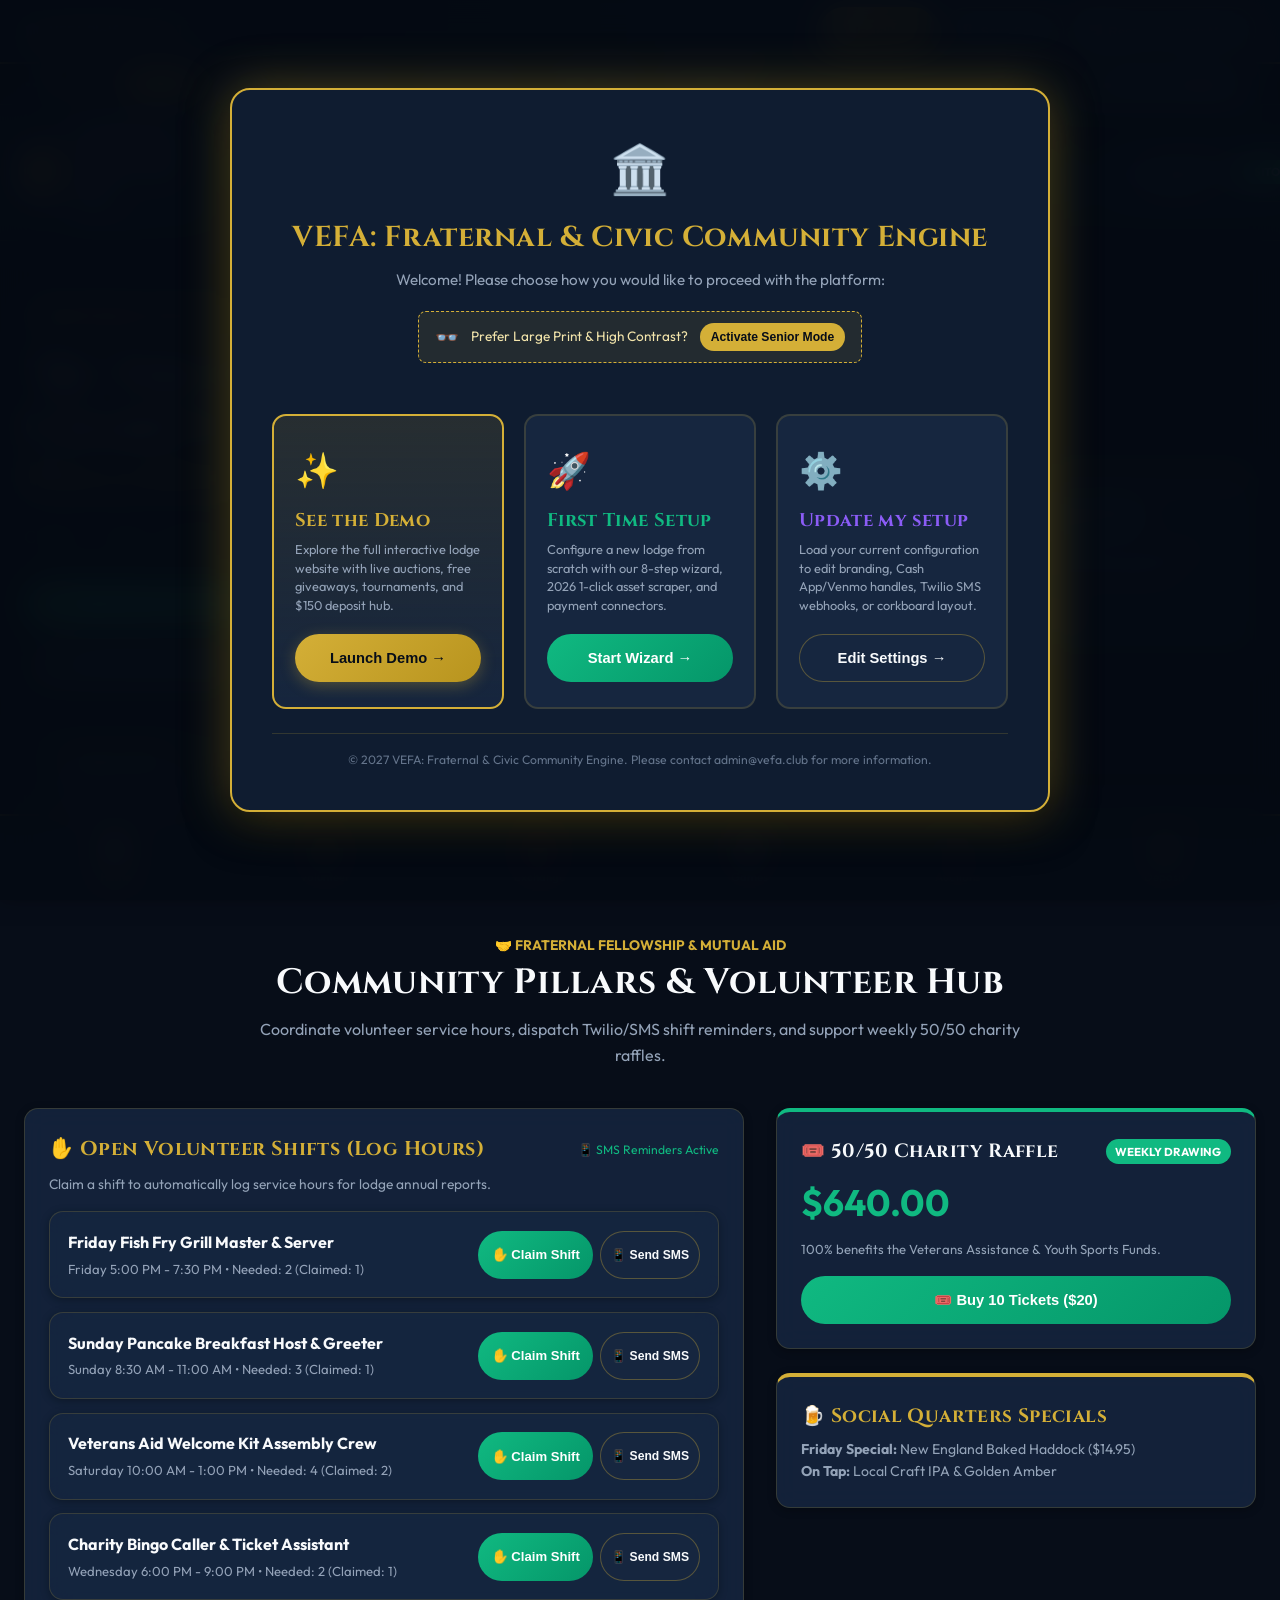
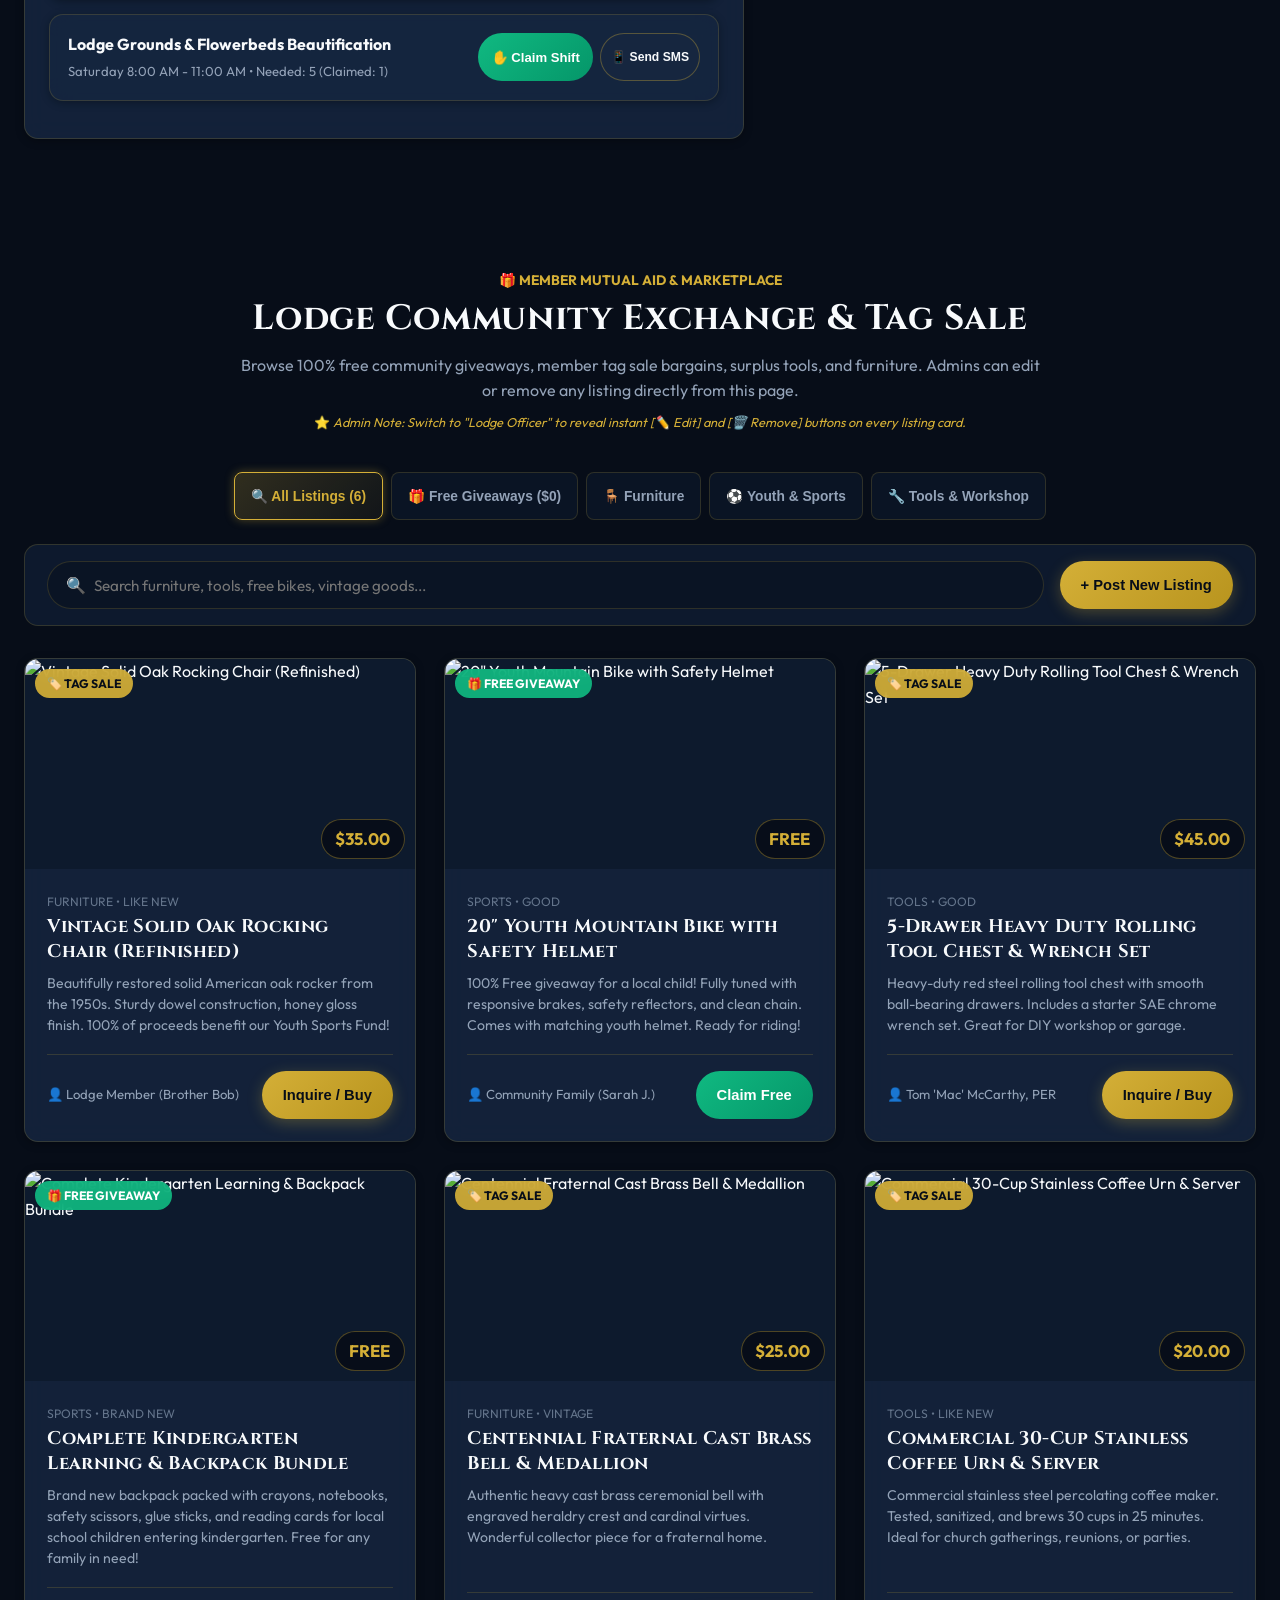
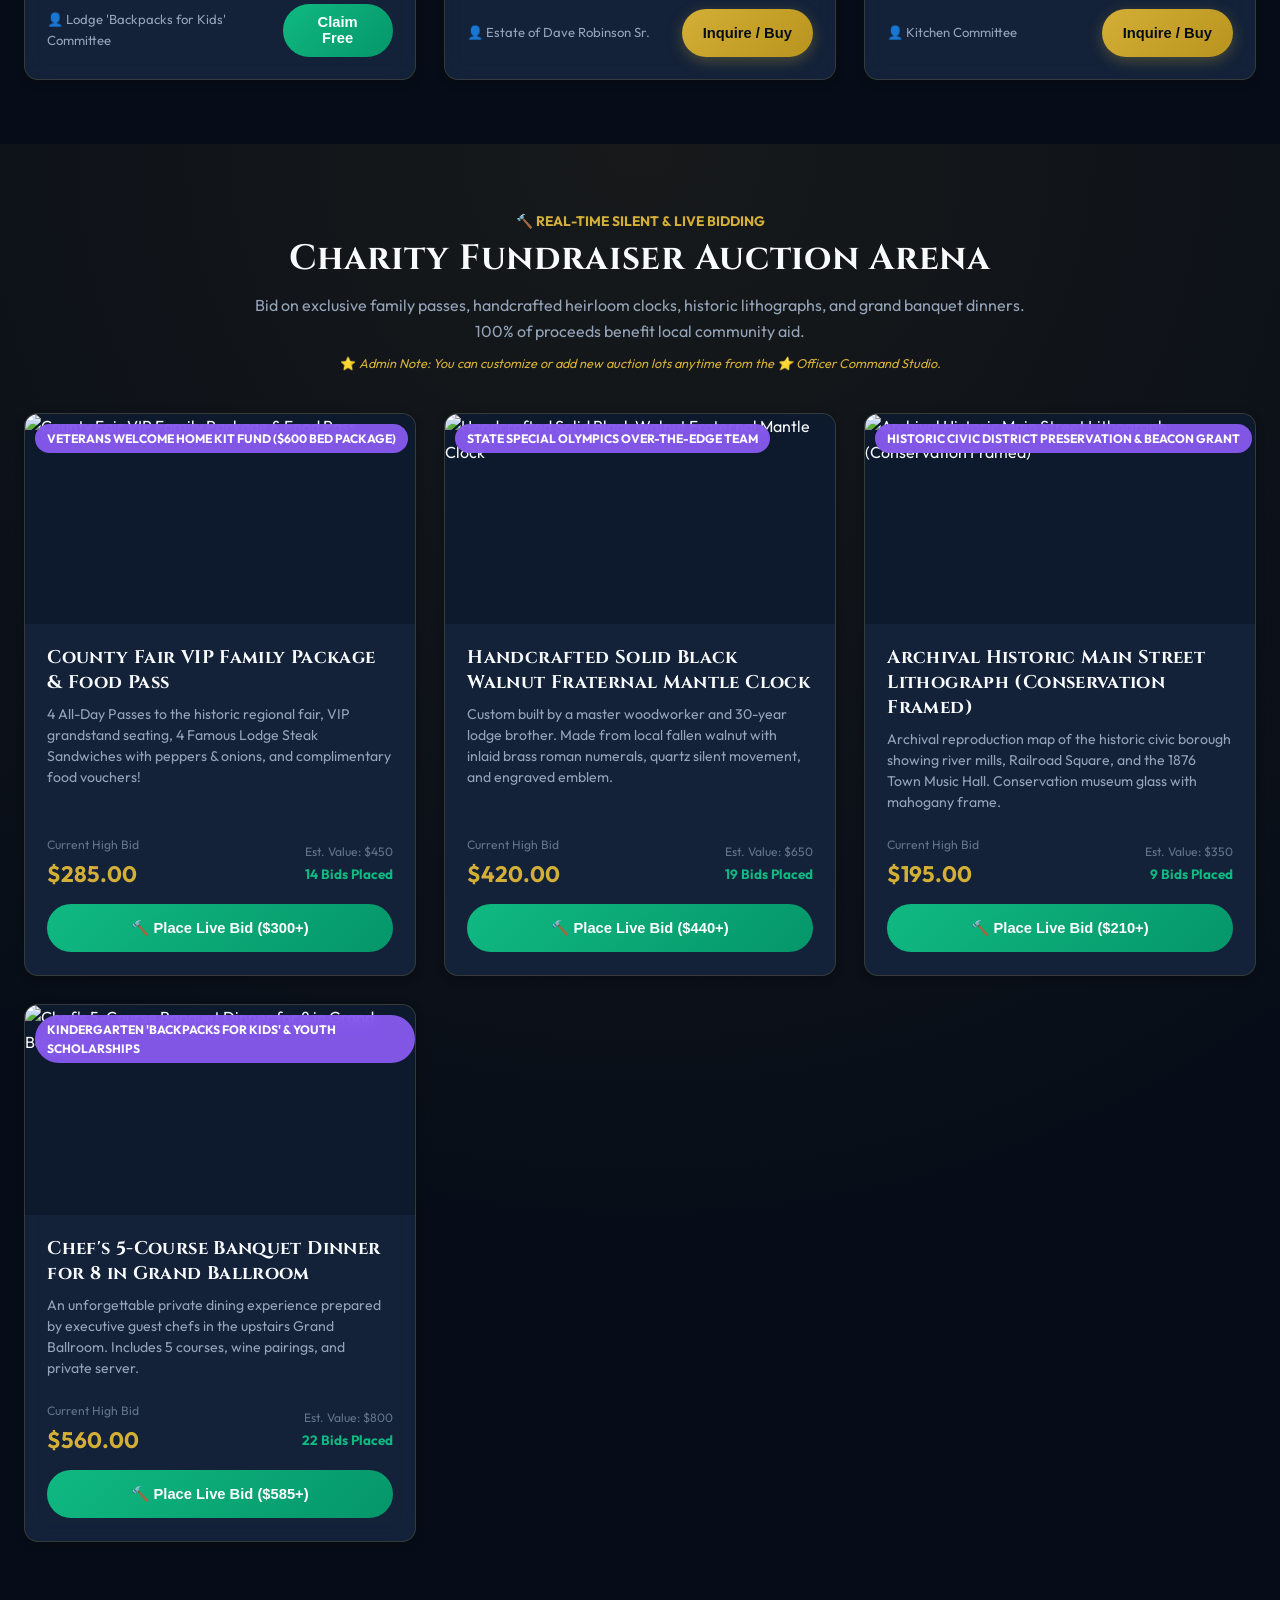
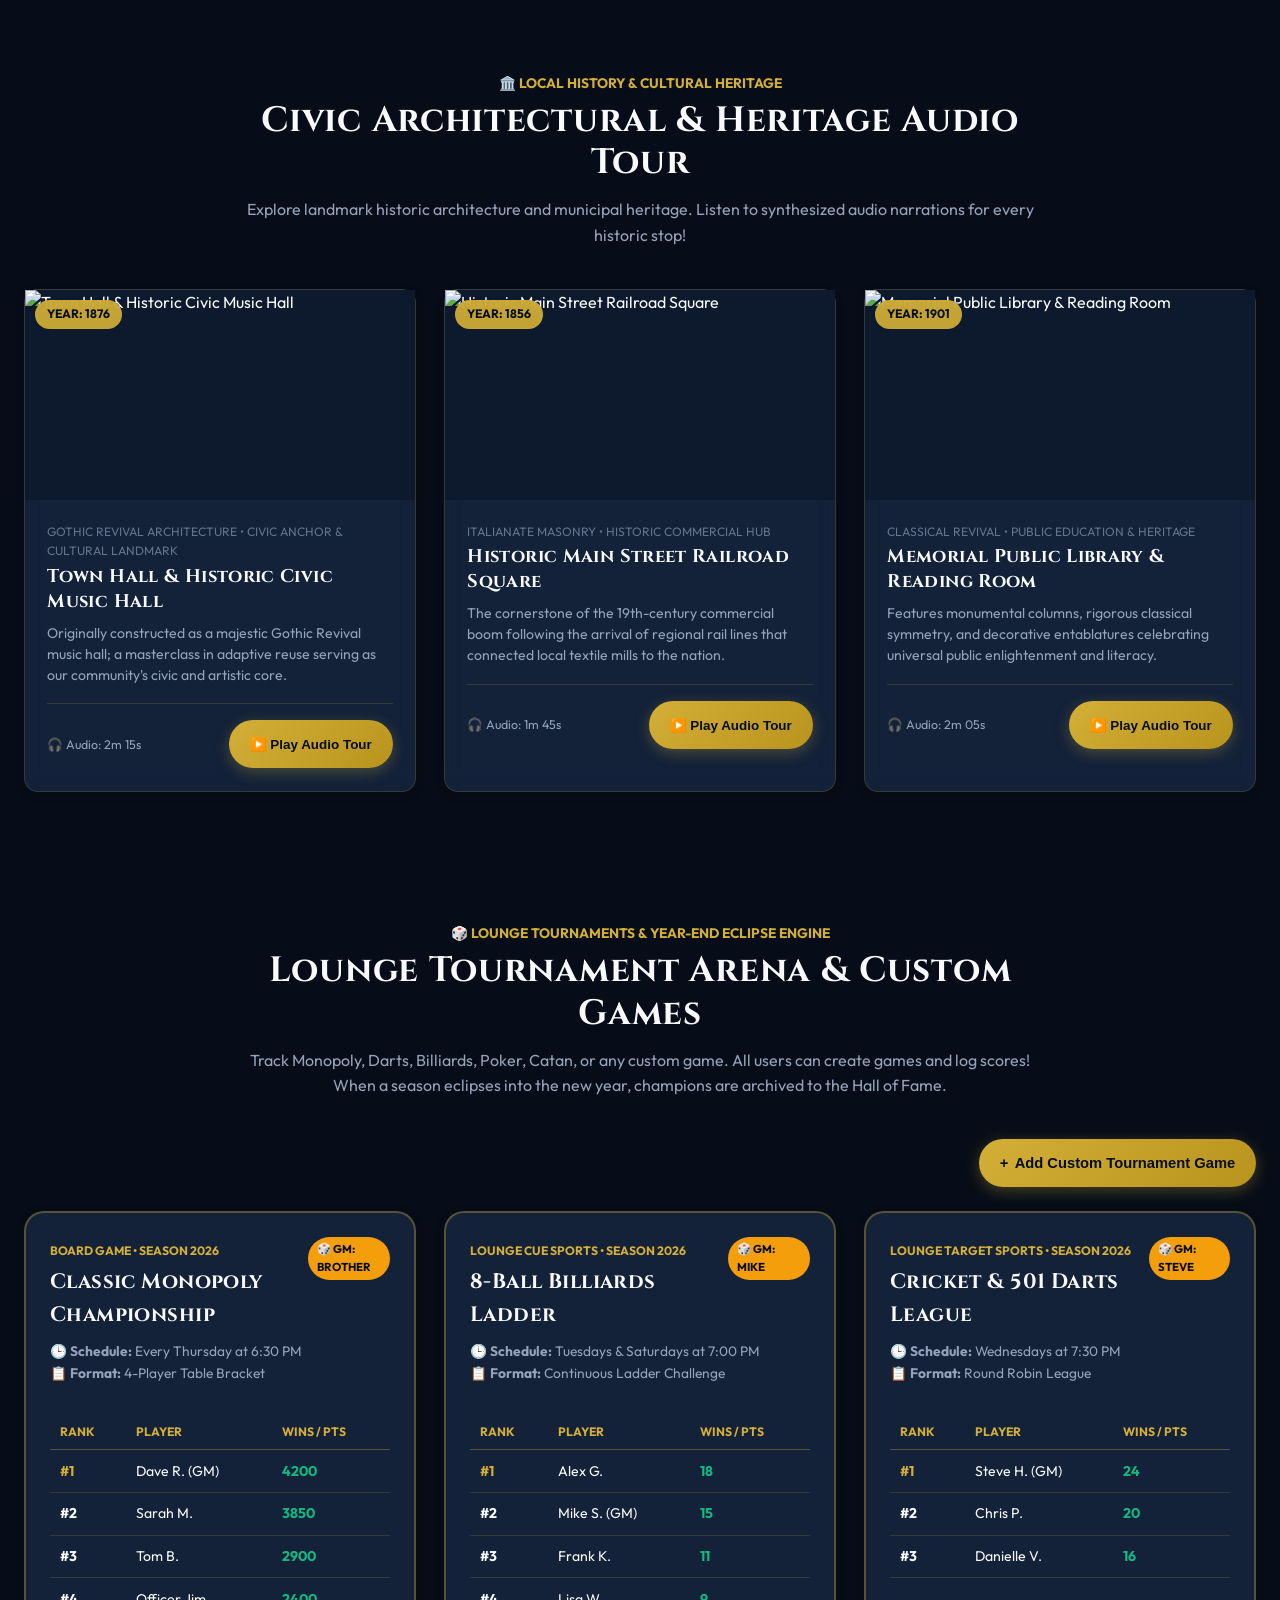
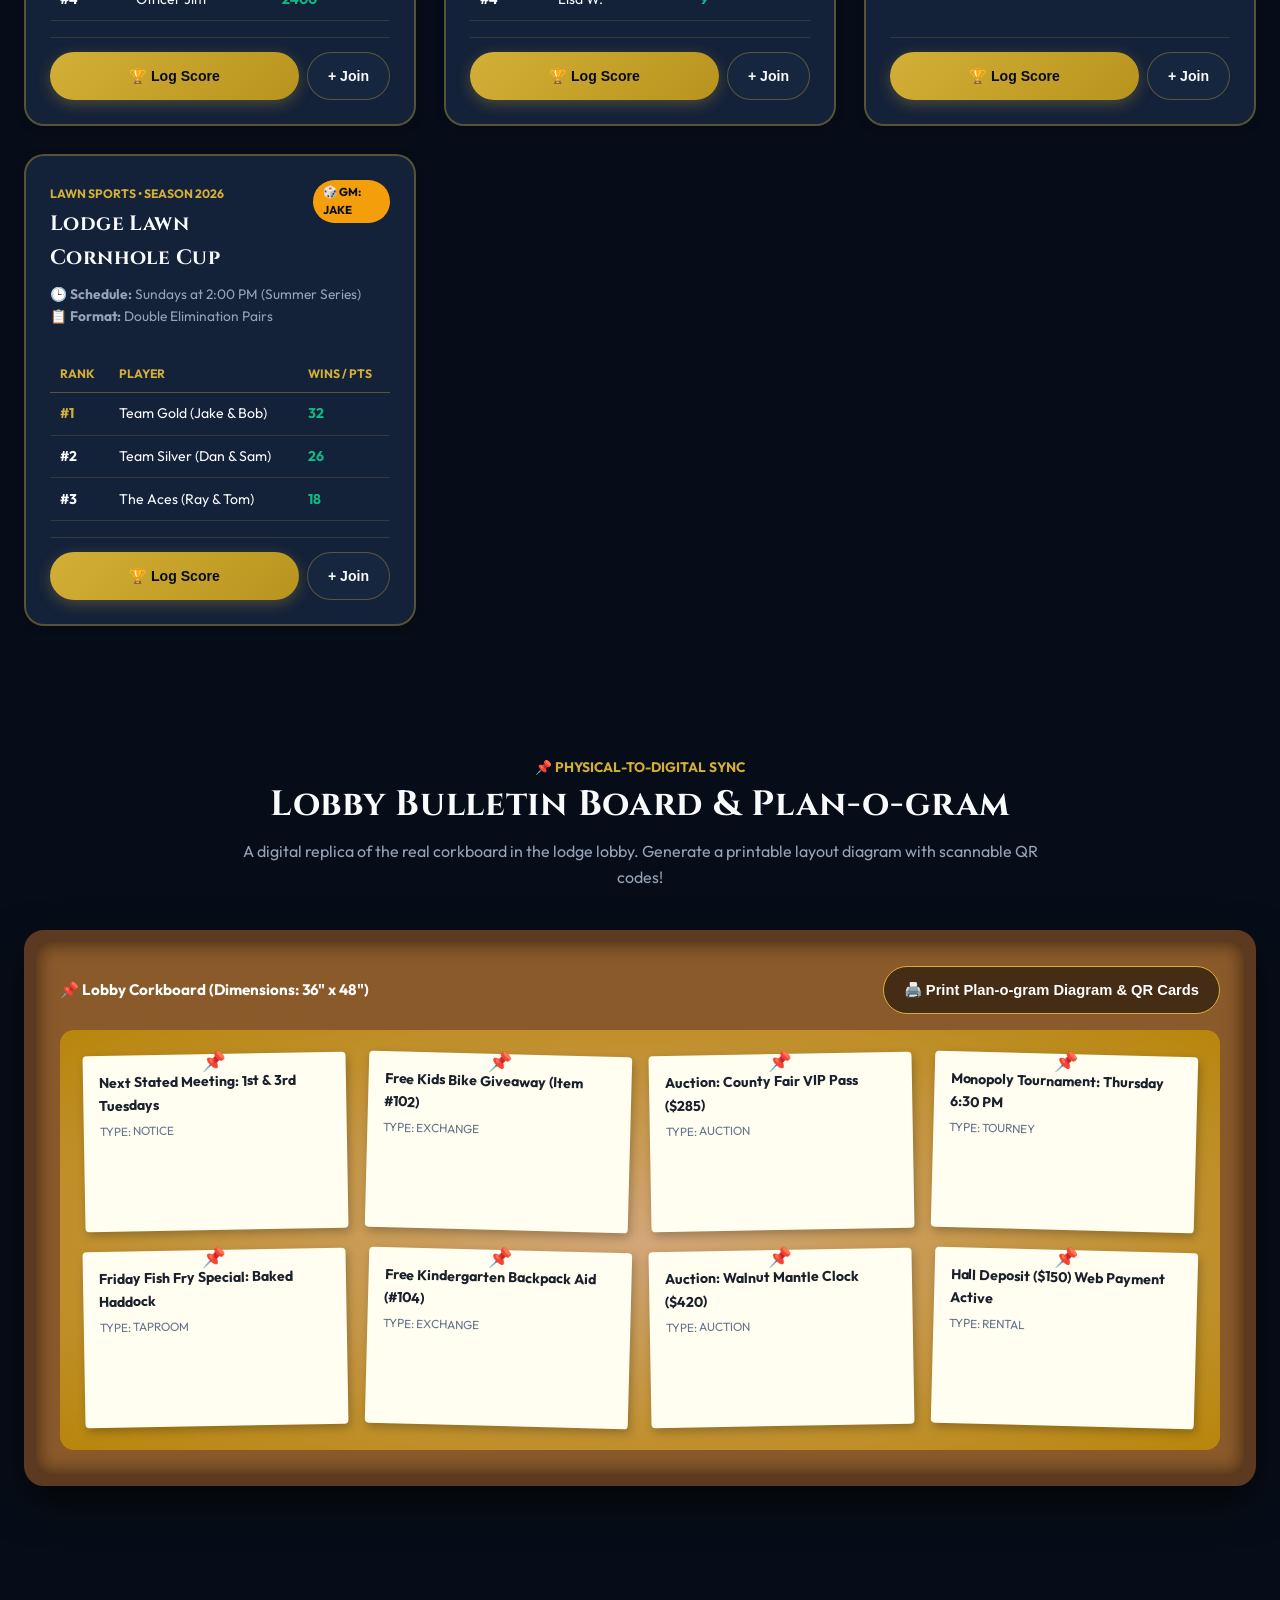
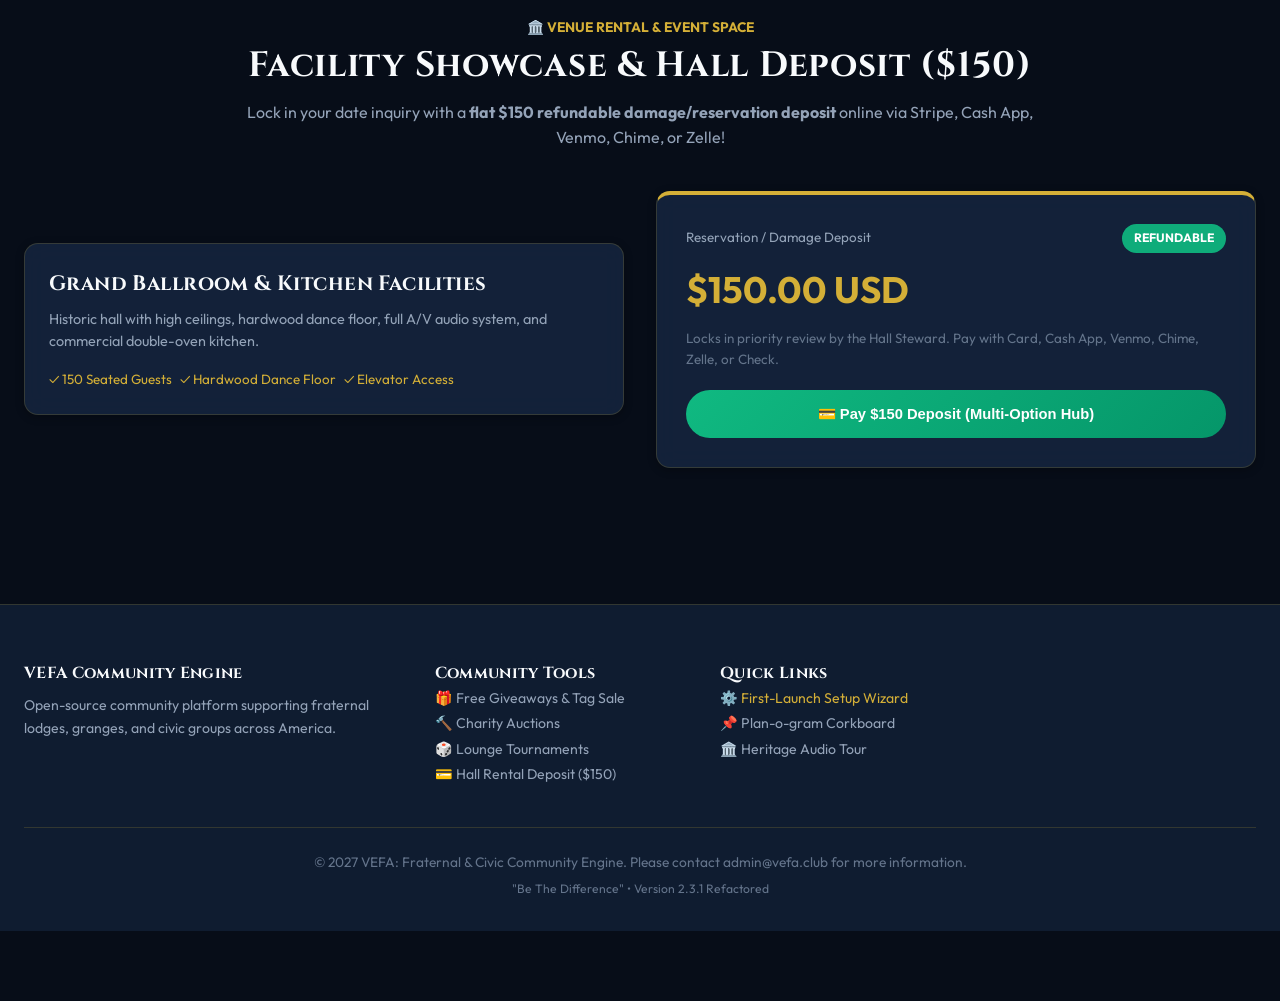
==== commit d962c457: "Version 2.3.1 See readme and other files for updated changes." ====
--- a/index.html
+++ b/index.html
@@ -3,8 +3,8 @@
 <head>
   <meta charset="UTF-8">
   <meta name="viewport" content="width=device-width, initial-scale=1.0">
-  <title>VEFA: Fraternal & Civic Community Engine | Version 2.2.3 (Masterwork Edition)</title>
-  <meta name="description" content="Open-source 2026/2027 community platform with Senior/Elderly Accessibility Suite, Mobile-First Thumb Navigation, DevOps Hyper-Cockpit, and Tournament Engine.">
+  <title>VEFA: Fraternal & Civic Community Engine | Version 2.3.1 (Refactored Release)</title>
+  <meta name="description" content="Open-source 2026/2027 community platform with Senior Accessibility, Rich Auctions, Free Giveaways, Historic Audio Tour, Tournaments, and Multi-Payment Hub.">
   
   <link rel="preconnect" href="https://fonts.googleapis.com">
   <link rel="preconnect" href="https://fonts.gstatic.com" crossorigin>
@@ -23,14 +23,11 @@
   <aside class="vefa-demo-toolbar" id="vefa-demo-toolbar" aria-label="Demo Action Toolbar">
     <div class="vefa-toolbar-brand">
       <span>🏛️</span>
-      <span>VEFA Platform v2.2.3</span>
+      <span>VEFA Platform v2.3.1</span>
     </div>
     <div class="vefa-toolbar-actions">
-      <button class="toolbar-btn primary" onclick="installNow()">
+      <button class="toolbar-btn primary" onclick="openModal('install-options-modal')">
         <span>🚀</span> Install Now
-      </button>
-      <button class="toolbar-btn" onclick="downloadInstructions()">
-        <span>📥</span> Download Instructions
       </button>
       <button class="toolbar-btn" onclick="saveSetup()">
         <span>💾</span> Save Setup
@@ -41,7 +38,7 @@
     </div>
   </aside>
 
-  <!-- SENIOR / ELDERLY ACCESSIBILITY & QUICK CALL BAR (2026/2027 ACCESSIBILITY STANDARD) -->
+  <!-- SENIOR / ELDERLY ACCESSIBILITY & QUICK CALL BAR -->
   <div class="senior-access-bar" aria-label="Senior Accessibility Controls">
     <div class="access-btn-group">
       <span style="font-weight: 700; color: var(--gold-accent);">👓 Accessibility:</span>
@@ -59,7 +56,7 @@
     </div>
   </div>
 
-  <!-- OFFICER & CHAIR ADMIN FLOATING ACTION BAR (VISIBLE IN OFFICER ROLE) -->
+  <!-- OFFICER & CHAIR ADMIN FLOATING ACTION BAR -->
   <div class="officer-admin-bar" id="officer-admin-bar">
     <div style="display: flex; align-items: center; gap: 0.75rem;">
       <span style="font-size: 1.2rem;">⭐</span>
@@ -67,7 +64,10 @@
     </div>
     <div style="display: flex; gap: 0.5rem;">
       <button class="toolbar-btn primary" onclick="openOfficerStudio()">
-        <span>📊</span> Deposit Ledger & Layout Studio
+        <span>📊</span> Deposit Ledger & Officer Studio
+      </button>
+      <button class="toolbar-btn" onclick="generateTrusteeAuditReport()">
+        <span>📄</span> Trustee Audit Report
       </button>
       <button class="toolbar-btn" onclick="broadcastTickerAlert()">
         <span>🚨</span> Broadcast Alert
@@ -82,18 +82,24 @@
       <h2 style="font-size: 1.8rem; margin-bottom: 0.4rem; font-family: var(--font-serif); color: var(--gold-accent);">
         VEFA: Fraternal & Civic Community Engine
       </h2>
-      <p style="font-size: 0.95rem; color: var(--text-secondary); max-width: 620px; margin: 0 auto;">
+      <p style="font-size: 0.95rem; color: var(--text-secondary); max-width: 620px; margin: 0 auto 1.2rem;">
         Welcome! Please choose how you would like to proceed with the platform:
       </p>
 
+      <!-- 1-Tap Senior Mode Activator on Landing Gateway -->
+      <div style="background: rgba(212, 175, 55, 0.1); border: 1px dashed var(--gold-accent); border-radius: var(--radius-sm); padding: 0.6rem 1rem; margin-bottom: 1.2rem; display: inline-flex; align-items: center; gap: 0.75rem;">
+        <span style="font-size: 1.2rem;">👓</span>
+        <span style="font-size: 0.85rem; color: var(--gold-light);">Prefer Large Print & High Contrast?</span>
+        <button class="access-pill" style="background: var(--gold-accent); color: #070d18;" onclick="toggleSeniorMode()">Activate Senior Mode</button>
+      </div>
+
       <div class="gateway-options-grid">
-        <!-- OPTION 1: SEE THE DEMO -->
         <div class="gateway-option-card primary" onclick="selectLandingChoice('demo')">
           <div>
             <span style="font-size: 2.2rem; display: block; margin-bottom: 0.5rem;">✨</span>
             <h3 style="font-size: 1.15rem; color: var(--gold-accent); margin-bottom: 0.3rem;">See the Demo</h3>
             <p style="font-size: 0.8rem; color: var(--text-secondary); line-height: 1.45;">
-              Explore the live lodge website with custom tournaments (Game Master), auctions, $150 deposit hub, and 15-sec TV kiosk.
+              Explore the full interactive lodge website with live auctions, free giveaways, tournaments, and $150 deposit hub.
             </p>
           </div>
           <button class="btn-primary" style="margin-top: 1.2rem; width: 100%; justify-content: center;">
@@ -101,7 +107,6 @@
           </button>
         </div>
 
-        <!-- OPTION 2: FIRST TIME SETUP -->
         <div class="gateway-option-card" onclick="selectLandingChoice('first_time')">
           <div>
             <span style="font-size: 2.2rem; display: block; margin-bottom: 0.5rem;">🚀</span>
@@ -115,13 +120,12 @@
           </button>
         </div>
 
-        <!-- OPTION 3: UPDATE MY SETUP -->
         <div class="gateway-option-card" onclick="selectLandingChoice('update')">
           <div>
             <span style="font-size: 2.2rem; display: block; margin-bottom: 0.5rem;">⚙️</span>
             <h3 style="font-size: 1.15rem; color: var(--royal-purple); margin-bottom: 0.3rem;">Update my setup</h3>
             <p style="font-size: 0.8rem; color: var(--text-secondary); line-height: 1.45;">
-              Load your current configuration to edit branding, Cash App/Venmo handles, Discord webhooks, or corkboard layout.
+              Load your current configuration to edit branding, Cash App/Venmo handles, Twilio SMS webhooks, or corkboard layout.
             </p>
           </div>
           <button class="btn-secondary" style="margin-top: 1.2rem; width: 100%; justify-content: center;">
@@ -148,16 +152,16 @@
       </div>
       <div style="display: flex; gap: 0.5rem;">
         <button class="toolbar-btn primary" onclick="copyDevOpsCode()">📋 Copy File</button>
-        <button class="toolbar-btn" onclick="saveSetup()">💾 Export Full Zip</button>
         <button class="btn-secondary" style="font-size: 0.76rem;" onclick="switchUserRole('guest', 'Community Neighbor', 'Visitor')">Exit DevOps Mode ✕</button>
       </div>
     </div>
 
     <div class="devops-console-body">
-      <!-- Left: File Explorer -->
       <div class="devops-sidebar">
         <h4 style="font-size: 0.75rem; color: var(--text-muted); text-transform: uppercase; margin-bottom: 0.75rem;">Platform Source Files</h4>
         <div class="devops-file-item active" data-file="config.js" onclick="loadDevOpsFile('config.js')">📄 config.js</div>
+        <div class="devops-file-item" data-file="agent.md" onclick="loadDevOpsFile('agent.md')">🤖 agent.md (AI Harness)</div>
+        <div class="devops-file-item" data-file="api/twilio.php" onclick="loadDevOpsFile('api/twilio.php')">📱 api/twilio.php</div>
         <div class="devops-file-item" data-file="api/scrape.php" onclick="loadDevOpsFile('api/scrape.php')">🐘 api/scrape.php</div>
         <div class="devops-file-item" data-file="api/stripe.php" onclick="loadDevOpsFile('api/stripe.php')">💳 api/stripe.php</div>
         <div class="devops-file-item" data-file="api/deposits.php" onclick="loadDevOpsFile('api/deposits.php')">🏦 api/deposits.php</div>
@@ -166,7 +170,6 @@
         <div class="devops-file-item" data-file="openapi.json" onclick="loadDevOpsFile('openapi.json')">⚡ openapi.json</div>
       </div>
 
-      <!-- Center: Code Viewer / Diff -->
       <div class="devops-main-editor">
         <div class="devops-editor-tabs">
           <span id="devops-active-file-title" style="font-family: var(--font-mono); font-size: 0.82rem; color: var(--cyan-blue);">config.js</span>
@@ -175,7 +178,6 @@
         <div class="devops-code-container" id="devops-code-display"></div>
       </div>
 
-      <!-- Right: Interactive REST API Sandbox -->
       <div class="devops-right-panel">
         <h4 style="font-size: 0.78rem; color: var(--cyan-blue); text-transform: uppercase; margin-bottom: 0.75rem;">Interactive API Sandbox</h4>
         <div class="form-group">
@@ -184,6 +186,7 @@
             <option value="scrape">POST /api/scrape.php (Anti-Blocker)</option>
             <option value="stripe">POST /api/stripe.php (Deposit Session)</option>
             <option value="deposits">GET /api/deposits.php (Ledger List)</option>
+            <option value="twilio">POST /api/twilio.php (SMS Dispatch)</option>
           </select>
         </div>
         <button class="btn-cyan" style="width: 100%; justify-content: center; font-size: 0.78rem;" onclick="runDevOpsApiTest()">
@@ -197,84 +200,6 @@
     </div>
   </div>
 
-  <!-- LIVE ORGANIZATION FEED TICKER -->
-  <div class="live-feed-ticker">
-    <span class="ticker-badge">Live Feed</span>
-    <div id="ticker-content" style="white-space: nowrap; overflow: hidden; text-overflow: ellipsis; flex: 1;">
-      <span>⏳ Ingesting live announcements from external lodge feed...</span>
-    </div>
-    <a href="setup.html" style="color: var(--gold-accent); text-decoration: none; font-size: 0.8rem; flex-shrink: 0; font-weight: 600;">⚙️ Configure Feed</a>
-  </div>
-
-  <!-- FULLSCREEN TV KIOSK VIEW WITH AUTO-CYCLING 15-SECOND CAROUSEL -->
-  <div id="tv-kiosk-view" class="tv-kiosk-view">
-    <div class="tv-header">
-      <div style="display: flex; align-items: center; gap: 1rem;">
-        <span style="font-size: 2.5rem;" id="tv-crest-emoji">🦌</span>
-        <div>
-          <h1 style="font-size: 1.8rem; margin: 0;" id="tv-org-title">Social Quarters Live Display</h1>
-          <span style="color: var(--gold-accent); font-size: 1rem; text-transform: uppercase;">15-Second Cycling Taproom Kiosk</span>
-        </div>
-      </div>
-      <div style="text-align: right;">
-        <div id="tv-clock" style="font-size: 2rem; font-weight: 700; font-family: var(--font-serif); color: var(--gold-accent);">7:00 PM</div>
-        <button class="btn-secondary" style="margin-top: 0.3rem;" onclick="toggleTVKiosk()">Exit Kiosk Mode ✕</button>
-      </div>
-    </div>
-
-    <!-- 4 Auto-Cycling Carousel Slides -->
-    <div class="tv-carousel-container">
-      <div class="tv-slide active">
-        <div class="tv-grid">
-          <div class="tv-card">
-            <h2 style="color: var(--gold-accent); margin-bottom: 1rem;">📅 Next Stated Meeting</h2>
-            <p style="font-size: 1.25rem; font-weight: 600;">1st & 3rd Tuesdays at 7:00 PM</p>
-            <p style="color: var(--text-secondary); margin-top: 0.5rem;">Lodge Social Quarters & Hall. Balloting on new inquiries and committee reports.</p>
-            <div style="margin-top: auto; padding: 1rem; background: rgba(212, 175, 55, 0.1); border-radius: var(--radius-sm); border: 1px solid var(--border-subtle);">
-              <strong class="text-gold">Upcoming Gala:</strong> Veterans Appreciation Banquet
-            </div>
-          </div>
-          <div class="tv-card">
-            <h2 style="color: var(--gold-accent); margin-bottom: 1rem;">🔨 Charity Fundometer</h2>
-            <div style="font-size: 2.5rem; font-weight: 700; color: var(--emerald-green); font-family: var(--font-serif);">$4,850.00</div>
-            <p style="color: var(--text-secondary); margin-bottom: 1rem;">Goal: $6,000 for Community & Veterans Aid</p>
-            <div style="margin-top: auto; font-size: 0.95rem; color: var(--text-muted);">Top active lot: <strong>County Fair VIP Family Pass ($275)</strong></div>
-          </div>
-          <div class="tv-card" style="text-align: center; justify-content: center;">
-            <h2 style="color: var(--gold-accent); margin-bottom: 0.5rem;">📱 Bid from the Bar!</h2>
-            <p style="font-size: 0.88rem; color: var(--text-secondary); margin-bottom: 1rem;">Scan QR code with your phone camera:</p>
-            <svg viewBox="0 0 100 100" width="130" height="130" style="margin: 0 auto;">
-              <rect x="5" y="5" width="25" height="25" fill="#ffffff"/>
-              <rect x="70" y="5" width="25" height="25" fill="#ffffff"/>
-              <rect x="5" y="70" width="25" height="25" fill="#ffffff"/>
-              <circle cx="50" cy="50" r="10" fill="#d4af37"/>
-            </svg>
-          </div>
-        </div>
-      </div>
-
-      <div class="tv-slide">
-        <div class="tv-grid">
-          <div class="tv-card">
-            <h2 style="color: var(--gold-accent); margin-bottom: 1rem;">🎲 Monopoly Tournament</h2>
-            <p style="font-size: 1.1rem;"><strong>Current Leader:</strong> Dave R. (4,200 pts)</p>
-            <p style="font-size: 0.85rem; color: var(--text-secondary); margin-top: 0.3rem;">Next Match: Thursday at 6:30 PM (GM: Dave)</p>
-          </div>
-          <div class="tv-card">
-            <h2 style="color: var(--gold-accent); margin-bottom: 1rem;">🎱 Billiards & Darts Ladders</h2>
-            <p style="font-size: 1.1rem;"><strong>8-Ball Champion:</strong> Alex G. (18 Wins)</p>
-            <p style="font-size: 1.1rem; margin-top: 0.5rem;"><strong>Darts League Leader:</strong> Steve H. (24 Pts)</p>
-          </div>
-          <div class="tv-card">
-            <h2 style="color: var(--gold-accent); margin-bottom: 1rem;">⭐ Volunteer Shifts</h2>
-            <p style="font-size: 1.1rem;">Friday Fish Fry: 1 Slot Open!</p>
-            <p style="font-size: 0.85rem; color: var(--text-secondary); margin-top: 0.4rem;">Tap 'Claim Shift' on the web app to log your hours.</p>
-          </div>
-        </div>
-      </div>
-    </div>
-  </div>
-
   <!-- Header Navigation -->
   <header class="main-header">
     <div class="nav-container">
@@ -284,21 +209,20 @@
         </div>
         <div class="brand-text">
           <h1 id="brand-org-name">Community Lodge #100</h1>
-          <span>VEFA Engine • v2.2.3</span>
+          <span>VEFA Engine • v2.3.1</span>
         </div>
       </a>
 
-      <!-- Navigation Links -->
       <ul class="nav-links">
         <li><a href="#community-pillars"><span>🤝</span> Community</a></li>
         <li><a href="#exchange"><span>🎁</span> Exchange</a></li>
         <li><a href="#tournaments"><span>🎲</span> Tournaments</a></li>
         <li><a href="#auctions"><span>🔨</span> Auctions</a></li>
+        <li><a href="#heritage-tour"><span>🏛️</span> Heritage Tour</a></li>
         <li><a href="#planogram"><span>📌</span> Corkboard</a></li>
-        <li><a href="#facilities"><span>🏛️</span> Hall Deposit</a></li>
+        <li><a href="#facilities"><span>💳</span> Hall Deposit</a></li>
       </ul>
 
-      <!-- Actions -->
       <div class="nav-actions">
         <div id="user-session-chip" class="user-session-chip" onclick="openModal('auth-modal')" title="Switch Profile">
           <span id="session-avatar">👤</span>
@@ -335,13 +259,12 @@
       </p>
 
       <div class="hero-ctas">
-        <a href="#tournaments" class="btn-primary"><span>🎲</span> Lounge Tournaments</a>
-        <a href="#exchange" class="btn-emerald"><span>🎁</span> Community Exchange</a>
+        <a href="#exchange" class="btn-emerald"><span>🎁</span> Free Giveaways & Exchange</a>
+        <a href="#auctions" class="btn-primary"><span>🔨</span> Charity Auctions</a>
+        <a href="#tournaments" class="btn-secondary"><span>🎲</span> Lounge Tournaments</a>
         <button class="btn-secondary" onclick="openModal('hall-deposit-modal')"><span>💳</span> Pay Hall Deposit ($150)</button>
-        <a href="setup.html" class="btn-secondary"><span>⚙️</span> Setup Wizard</a>
-      </div>
-
-      <!-- Live Metrics HUD -->
+      </div>
+
       <div class="hero-stats-hud">
         <div class="stat-box">
           <span class="num">$150,000+</span>
@@ -362,7 +285,6 @@
       </div>
     </div>
 
-    <!-- Visual Banner Card -->
     <div class="glass-card" style="padding: 1.5rem; text-align: center; border-top: 4px solid var(--gold-accent);">
       <h3 style="font-size: 1.3rem; margin-bottom: 0.5rem;">Lodge Main Quarters</h3>
       <p style="font-size: 0.86rem; color: var(--text-secondary); margin-bottom: 1.2rem;">
@@ -372,17 +294,20 @@
     </div>
   </section>
 
-  <!-- SECTION: COMMUNITY PILLARS (VOLUNTEER BOARD, 50/50 RAFFLE, TAPROOM SPECIALS) -->
+  <!-- SECTION: COMMUNITY PILLARS -->
   <section id="community-pillars" class="section-wrapper">
     <div class="section-header">
       <span class="section-tag">🤝 Fraternal Fellowship & Mutual Aid</span>
       <h2>Community Pillars & Volunteer Hub</h2>
-      <p>Coordinate volunteer service hours, support weekly charity raffles, and see daily taproom specials.</p>
+      <p>Coordinate volunteer service hours, dispatch Twilio/SMS shift reminders, and support weekly 50/50 charity raffles.</p>
     </div>
 
     <div style="display: grid; grid-template-columns: 1.2fr 0.8fr; gap: 2rem;">
       <div class="glass-card" style="padding: 1.5rem;">
-        <h3 style="font-size: 1.25rem; color: var(--gold-accent); margin-bottom: 0.5rem;">✋ Open Volunteer Shifts (Log Hours)</h3>
+        <div style="display: flex; justify-content: space-between; align-items: center; margin-bottom: 0.5rem;">
+          <h3 style="font-size: 1.25rem; color: var(--gold-accent); margin: 0;">✋ Open Volunteer Shifts (Log Hours)</h3>
+          <span style="font-size: 0.76rem; color: var(--emerald-green);">📱 SMS Reminders Active</span>
+        </div>
         <p style="font-size: 0.86rem; color: var(--text-secondary); margin-bottom: 1rem;">Claim a shift to automatically log service hours for lodge annual reports.</p>
         <div id="volunteer-shifts-list"></div>
       </div>
@@ -408,12 +333,68 @@
     </div>
   </section>
 
+  <!-- SECTION: COMMUNITY EXCHANGE & 100% FREE GIVEAWAYS -->
+  <section id="exchange" class="section-wrapper">
+    <div class="section-header">
+      <span class="section-tag">🎁 Member Mutual Aid & Marketplace</span>
+      <h2>Lodge Community Exchange & Tag Sale</h2>
+      <p>Browse 100% free community giveaways, member tag sale bargains, surplus tools, and furniture. Admins can edit or remove any listing directly from this page.</p>
+      <div style="margin-top: 0.5rem; font-size: 0.8rem; color: var(--gold-accent);">
+        ⭐ <em>Admin Note: Switch to "Lodge Officer" to reveal instant [✏️ Edit] and [🗑️ Remove] buttons on every listing card.</em>
+      </div>
+    </div>
+
+    <!-- Category Filter Bar -->
+    <div style="display: flex; gap: 0.5rem; flex-wrap: wrap; justify-content: center; margin-bottom: 1.5rem;">
+      <button class="pill-btn active" onclick="setExchangeFilter('all', this)">🔍 All Listings (6)</button>
+      <button class="pill-btn" onclick="setExchangeFilter('giveaway', this)">🎁 Free Giveaways ($0)</button>
+      <button class="pill-btn" onclick="setExchangeFilter('furniture', this)">🪑 Furniture</button>
+      <button class="pill-btn" onclick="setExchangeFilter('sports', this)">⚽ Youth & Sports</button>
+      <button class="pill-btn" onclick="setExchangeFilter('tools', this)">🔧 Tools & Workshop</button>
+    </div>
+
+    <div class="search-action-bar">
+      <div class="search-input-wrap">
+        <span>🔍</span>
+        <input type="text" id="exchange-search-input" placeholder="Search furniture, tools, free bikes, vintage goods..." oninput="AppState.searchQuery = this.value; renderExchangeItems();">
+      </div>
+      <button class="btn-primary" onclick="openModal('post-item-modal')">+ Post New Listing</button>
+    </div>
+
+    <div class="cards-grid" id="exchange-items-grid"></div>
+  </section>
+
+  <!-- SECTION: CHARITY AUCTION ARENA -->
+  <section id="auctions" class="section-wrapper" style="background: radial-gradient(circle at center top, rgba(212, 175, 55, 0.08) 0%, transparent 70%);">
+    <div class="section-header">
+      <span class="section-tag">🔨 Real-Time Silent & Live Bidding</span>
+      <h2>Charity Fundraiser Auction Arena</h2>
+      <p>Bid on exclusive family passes, handcrafted heirloom clocks, historic lithographs, and grand banquet dinners. 100% of proceeds benefit local community aid.</p>
+      <div style="margin-top: 0.5rem; font-size: 0.8rem; color: var(--gold-accent);">
+        ⭐ <em>Admin Note: You can customize or add new auction lots anytime from the ⭐ Officer Command Studio.</em>
+      </div>
+    </div>
+
+    <div class="cards-grid" id="auction-items-grid"></div>
+  </section>
+
+  <!-- SECTION: CIVIC HERITAGE & AUDIO WALKING TOUR -->
+  <section id="heritage-tour" class="section-wrapper">
+    <div class="section-header">
+      <span class="section-tag">🏛️ Local History & Cultural Heritage</span>
+      <h2>Civic Architectural & Heritage Audio Tour</h2>
+      <p>Explore landmark historic architecture and municipal heritage. Listen to synthesized audio narrations for every historic stop!</p>
+    </div>
+
+    <div class="cards-grid" id="landmarks-tour-grid"></div>
+  </section>
+
   <!-- SECTION: LOUNGE TOURNAMENT & CUSTOM GAME ARENA -->
-  <section id="tournaments" class="section-wrapper" style="background: radial-gradient(circle at center top, rgba(212, 175, 55, 0.06) 0%, transparent 70%);">
+  <section id="tournaments" class="section-wrapper">
     <div class="section-header">
-      <span class="section-tag">🎲 Lounge Tournaments & Game Master Hub</span>
+      <span class="section-tag">🎲 Lounge Tournaments & Year-End Eclipse Engine</span>
       <h2>Lounge Tournament Arena & Custom Games</h2>
-      <p>Track Monopoly, Darts, Billiards, Poker, Catan, or any custom game. Self-assign the <strong>Game Master</strong> title to manage brackets and schedule match nights in sync with the lodge calendar!</p>
+      <p>Track Monopoly, Darts, Billiards, Poker, Catan, or any custom game. All users can create games and log scores! When a season eclipses into the new year, champions are archived to the Hall of Fame.</p>
     </div>
 
     <div style="display: flex; justify-content: flex-end; margin-bottom: 1.5rem;">
@@ -423,36 +404,6 @@
     </div>
 
     <div class="cards-grid" id="tournament-games-grid"></div>
-  </section>
-
-  <!-- SECTION: COMMUNITY EXCHANGE -->
-  <section id="exchange" class="section-wrapper">
-    <div class="section-header">
-      <span class="section-tag">🎁 Member Mutual Aid & Marketplace</span>
-      <h2>Lodge Community Exchange</h2>
-      <p>Browse 100% free community giveaways, member tag sale bargains, and surplus goods. Upload items with instant photo compression right from your phone!</p>
-    </div>
-
-    <div class="search-action-bar">
-      <div class="search-input-wrap">
-        <span>🔍</span>
-        <input type="text" id="exchange-search-input" placeholder="Search furniture, tools, free bikes, vintage goods..." oninput="AppState.searchQuery = this.value; renderExchangeItems();">
-      </div>
-      <button class="btn-primary" onclick="openModal('post-item-modal')">+ Post Listing</button>
-    </div>
-
-    <div class="cards-grid" id="exchange-items-grid"></div>
-  </section>
-
-  <!-- SECTION: CHARITY AUCTION ARENA -->
-  <section id="auctions" class="section-wrapper">
-    <div class="section-header">
-      <span class="section-tag">🔨 Real-Time Silent & Live Bidding</span>
-      <h2>Charity Fundraiser Auction Arena</h2>
-      <p>Bid on exclusive experiences, artisan crafts, and historic memorabilia. 100% of proceeds benefit local community aid.</p>
-    </div>
-
-    <div class="cards-grid" id="auction-items-grid"></div>
   </section>
 
   <!-- SECTION: PLAN-O-GRAM CORKBOARD -->
@@ -460,7 +411,7 @@
     <div class="section-header">
       <span class="section-tag">📌 Physical-to-Digital Sync</span>
       <h2>Lobby Bulletin Board & Plan-o-gram</h2>
-      <p>A digital replica of the real corkboard in the lodge lobby. Rearrange items on the digital board, and generate a printable layout diagram with scannable QR codes so physical slips match the digital plan-o-gram!</p>
+      <p>A digital replica of the real corkboard in the lodge lobby. Generate a printable layout diagram with scannable QR codes!</p>
     </div>
 
     <div class="corkboard-frame">
@@ -511,7 +462,7 @@
     </div>
   </section>
 
-  <!-- MOBILE-FIRST BOTTOM NAVIGATION BAR (2026/2027 ERGONOMIC THUMB BAR) -->
+  <!-- MOBILE-FIRST BOTTOM NAVIGATION BAR -->
   <nav class="mobile-bottom-nav" aria-label="Mobile Navigation">
     <a href="#hero" class="mobile-nav-item active">
       <span>🏛️</span>
@@ -541,6 +492,47 @@
 
   <!-- MODALS -->
 
+  <!-- EDIT EXCHANGE ITEM MODAL -->
+  <div id="edit-item-modal" class="modal-backdrop" onclick="handleBackdropClick(event, 'edit-item-modal')">
+    <div class="modal-dialog">
+      <div class="modal-header">
+        <h3>✏️ Edit Community Listing (Admin Mode)</h3>
+        <button class="icon-btn" onclick="closeModal('edit-item-modal')">✕</button>
+      </div>
+      <form onsubmit="handleEditExchangeSubmit(event)">
+        <div class="modal-body">
+          <input type="hidden" id="edit-item-id">
+          <div class="form-group">
+            <label>Item Title *</label>
+            <input type="text" id="edit-title" class="form-control" required>
+          </div>
+          <div style="display: grid; grid-template-columns: 1fr 1fr; gap: 1rem;">
+            <div class="form-group">
+              <label>Category</label>
+              <select id="edit-category" class="form-control">
+                <option value="furniture">Furniture</option>
+                <option value="tools">Tools</option>
+                <option value="sports">Youth Sports</option>
+              </select>
+            </div>
+            <div class="form-group">
+              <label>Price ($ USD, 0 for Free)</label>
+              <input type="number" id="edit-price" class="form-control" min="0" step="0.50" required>
+            </div>
+          </div>
+          <div class="form-group">
+            <label>Description *</label>
+            <textarea id="edit-desc" class="form-control" rows="3" required></textarea>
+          </div>
+        </div>
+        <div class="modal-footer">
+          <button type="button" class="btn-secondary" onclick="closeModal('edit-item-modal')">Cancel</button>
+          <button type="submit" class="btn-emerald">Save Listing Changes</button>
+        </div>
+      </form>
+    </div>
+  </div>
+
   <!-- ADD CUSTOM TOURNAMENT GAME MODAL -->
   <div id="add-game-modal" class="modal-backdrop" onclick="handleBackdropClick(event, 'add-game-modal')">
     <div class="modal-dialog">
@@ -562,7 +554,7 @@
                 <option value="Card Game">Card Game</option>
                 <option value="Lounge Cue Sports">Lounge Cue Sports</option>
                 <option value="Lounge Target Sports">Lounge Target Sports</option>
-                <option value="Strategy & Trivia">Strategy & Trivia</option>
+                <option value="Lawn Sports">Lawn Sports</option>
               </select>
             </div>
             <div class="form-group">
@@ -571,7 +563,7 @@
             </div>
           </div>
           <div class="form-group">
-            <label>Match Schedule (Syncs to Lodge Calendar) *</label>
+            <label>Match Schedule (Syncs to Calendar) *</label>
             <input type="text" id="new-game-schedule" class="form-control" placeholder="e.g. Thursdays at 6:30 PM" required>
           </div>
           <div class="form-group">
@@ -587,28 +579,11 @@
     </div>
   </div>
 
-  <!-- LOG SCORE MODAL -->
-  <div id="score-match-modal" class="modal-backdrop" onclick="handleBackdropClick(event, 'score-match-modal')">
-    <div class="modal-dialog">
+  <!-- OFFICER STUDIO & SEATED ROSTER MODAL -->
+  <div id="officer-studio-modal" class="modal-backdrop" onclick="handleBackdropClick(event, 'officer-studio-modal')">
+    <div class="modal-dialog" style="max-width: 820px;">
       <div class="modal-header">
-        <h3>🏆 Log Tournament Score & Rank</h3>
-        <button class="icon-btn" onclick="closeModal('score-match-modal')">✕</button>
-      </div>
-      <form onsubmit="handleLogScoreSubmit(event)">
-        <div class="modal-body" id="score-match-body"></div>
-        <div class="modal-footer">
-          <button type="button" class="btn-secondary" onclick="closeModal('score-match-modal')">Cancel</button>
-          <button type="submit" class="btn-emerald">Submit & Update Leaderboard</button>
-        </div>
-      </form>
-    </div>
-  </div>
-
-  <!-- OFFICER OPERATIONS & DEPOSIT LEDGER MODAL -->
-  <div id="officer-studio-modal" class="modal-backdrop" onclick="handleBackdropClick(event, 'officer-studio-modal')">
-    <div class="modal-dialog" style="max-width: 780px;">
-      <div class="modal-header">
-        <h3>⭐ Officer Command Studio & $150 Deposit Ledger</h3>
+        <h3>⭐ Officer Command Studio & Leadership Hub</h3>
         <button class="icon-btn" onclick="closeModal('officer-studio-modal')">✕</button>
       </div>
       <div class="modal-body">
@@ -617,9 +592,10 @@
             <h4 style="color: var(--gold-accent); margin: 0;">Hall Rental Reservation Ledger</h4>
             <span style="font-size: 0.78rem; color: var(--text-muted);">Manage deposits across Stripe, Cash App, Venmo, Chime, Zelle, and Check</span>
           </div>
-          <button class="btn-emerald" style="font-size: 0.82rem;" onclick="exportDepositsCSV()">
-            📊 Export CSV Report
-          </button>
+          <div style="display: flex; gap: 0.5rem;">
+            <button class="btn-secondary" style="font-size: 0.82rem;" onclick="generateTrusteeAuditReport()">📄 Audit Report</button>
+            <button class="btn-emerald" style="font-size: 0.82rem;" onclick="exportDepositsCSV()">📊 CSV Export</button>
+          </div>
         </div>
 
         <table class="leaderboard-table" style="margin-bottom: 1.5rem;">
@@ -634,84 +610,23 @@
           </thead>
           <tbody id="officer-deposit-tbody"></tbody>
         </table>
+
+        <h4 style="color: var(--gold-accent); margin-bottom: 0.5rem;">👑 Seated Leadership & Officers Registry</h4>
+        <table class="leaderboard-table">
+          <thead>
+            <tr>
+              <th>Title / Station</th>
+              <th>Officer Name</th>
+              <th>Term</th>
+              <th>Contact Phone</th>
+            </tr>
+          </thead>
+          <tbody id="officer-roster-tbody"></tbody>
+        </table>
       </div>
       <div class="modal-footer">
         <button type="button" class="btn-secondary" onclick="closeModal('officer-studio-modal')">Close Studio</button>
       </div>
-    </div>
-  </div>
-
-  <!-- POST ITEM MODAL -->
-  <div id="post-item-modal" class="modal-backdrop" onclick="handleBackdropClick(event, 'post-item-modal')">
-    <div class="modal-dialog">
-      <div class="modal-header">
-        <h3>Post Item or Free Giveaway</h3>
-        <button class="icon-btn" onclick="closeModal('post-item-modal')">✕</button>
-      </div>
-      <form onsubmit="handlePostItemSubmit(event)">
-        <div class="modal-body">
-          <div class="form-group">
-            <label>Item Title *</label>
-            <input type="text" id="post-title" class="form-control" placeholder="e.g. Solid Oak Table, Youth Bike..." required>
-          </div>
-          <div style="display: grid; grid-template-columns: 1fr 1fr; gap: 1rem;">
-            <div class="form-group">
-              <label>Category</label>
-              <select id="post-category" class="form-control">
-                <option value="furniture">Furniture</option>
-                <option value="tools">Tools</option>
-                <option value="sports">Youth Sports</option>
-              </select>
-            </div>
-            <div class="form-group">
-              <label>Price ($ USD, 0 for Free)</label>
-              <input type="number" id="post-price" class="form-control" value="0.00" min="0" step="0.50">
-            </div>
-          </div>
-          <div class="form-group">
-            <label>📷 Direct Camera Photo Upload (Auto-Compressed)</label>
-            <input type="file" id="post-photo-upload" class="form-control" accept="image/*" onchange="handleDirectPhotoUpload(event)">
-            <input type="hidden" id="post-image-url" value="https://images.unsplash.com/photo-1580481077197-094c48aa795a?auto=format&fit=crop&w=600&q=80">
-            <div id="post-photo-preview-wrap" style="margin-top: 0.5rem; display: none;">
-              <img id="post-photo-preview" src="" alt="Preview" style="max-height: 100px; border-radius: var(--radius-sm);">
-            </div>
-          </div>
-          <div class="form-group">
-            <label>Description *</label>
-            <textarea id="post-desc" class="form-control" rows="3" required></textarea>
-          </div>
-        </div>
-        <div class="modal-footer">
-          <button type="button" class="btn-secondary" onclick="closeModal('post-item-modal')">Cancel</button>
-          <button type="submit" class="btn-primary">Publish Listing</button>
-        </div>
-      </form>
-    </div>
-  </div>
-
-  <div id="claim-item-modal" class="modal-backdrop" onclick="handleBackdropClick(event, 'claim-item-modal')">
-    <div class="modal-dialog">
-      <div class="modal-header">
-        <h3>Claim / Purchase Item</h3>
-        <button class="icon-btn" onclick="closeModal('claim-item-modal')">✕</button>
-      </div>
-      <div class="modal-body" id="claim-modal-body"></div>
-    </div>
-  </div>
-
-  <div id="place-bid-modal" class="modal-backdrop" onclick="handleBackdropClick(event, 'place-bid-modal')">
-    <div class="modal-dialog">
-      <div class="modal-header">
-        <h3>Place Live Bid</h3>
-        <button class="icon-btn" onclick="closeModal('place-bid-modal')">✕</button>
-      </div>
-      <form onsubmit="handlePlaceBidSubmit(event)">
-        <div class="modal-body" id="bid-modal-body"></div>
-        <div class="modal-footer">
-          <button type="button" class="btn-secondary" onclick="closeModal('place-bid-modal')">Cancel</button>
-          <button type="submit" class="btn-emerald">Confirm Bid</button>
-        </div>
-      </form>
     </div>
   </div>
 
@@ -765,14 +680,12 @@
           <div id="pay-view-cashapp" class="glass-card" style="padding: 1rem; font-size: 0.88rem; display: none;">
             <strong>🟢 Pay with Cash App ($150.00)</strong>
             <p style="color: var(--text-secondary); margin: 0.3rem 0;">Send to lodge Cashtag: <strong class="text-emerald" id="dep-cashapp-handle">$Lodge100Community</strong></p>
-            <a href="https://cash.app/$Lodge100Community/150" target="_blank" class="btn-emerald" style="margin-top: 0.5rem; display: inline-flex;">Open Cash App & Pay $150 →</a>
-            <input type="text" id="dep-cashapp-ref" class="form-control" placeholder="Enter your Cash App name/reference" style="margin-top: 0.75rem;">
+            <input type="text" id="dep-cashapp-ref" class="form-control" placeholder="Enter your Cash App reference" style="margin-top: 0.75rem;">
           </div>
 
           <div id="pay-view-venmo" class="glass-card" style="padding: 1rem; font-size: 0.88rem; display: none;">
             <strong>🔵 Pay with Venmo ($150.00)</strong>
             <p style="color: var(--text-secondary); margin: 0.3rem 0;">Send to lodge Venmo: <strong class="text-gold" id="dep-venmo-handle">@Lodge100-Charity</strong></p>
-            <a href="https://venmo.com" target="_blank" class="btn-primary" style="margin-top: 0.5rem; display: inline-flex;">Open Venmo & Pay $150 →</a>
             <input type="text" id="dep-venmo-ref" class="form-control" placeholder="Enter your Venmo username/reference" style="margin-top: 0.75rem;">
           </div>
 
@@ -814,7 +727,7 @@
             <strong>🎲 Tournament Game Master</strong> (Host & Score Matches)
           </div>
           <div class="glass-card" style="padding: 1.1rem; cursor: pointer; border-left: 4px solid var(--royal-purple);" onclick="switchUserRole('officer', 'Lodge Officer', 'Officer')">
-            <strong>⭐ Lodge Officer / Committee Chair</strong> (Admin Studio Mode)
+            <strong>⭐ Lodge Officer / Committee Chair</strong> (Admin Studio & Listing Controls)
           </div>
           <div class="glass-card" style="padding: 1.1rem; cursor: pointer; border-left: 4px solid var(--cyan-blue);" onclick="switchUserRole('devops', 'Lead Engineer', 'DevOps')">
             <strong>🛠️ Developer (DevOps Console Mode)</strong> (Code & API Inspector)
@@ -822,6 +735,66 @@
         </div>
       </div>
     </div>
+  </div>
+
+  <!-- POST ITEM MODAL -->
+  <div id="post-item-modal" class="modal-backdrop" onclick="handleBackdropClick(event, 'post-item-modal')">
+    <div class="modal-dialog">
+      <div class="modal-header">
+        <h3>Post Item or Free Giveaway</h3>
+        <button class="icon-btn" onclick="closeModal('post-item-modal')">✕</button>
+      </div>
+      <form onsubmit="handlePostItemSubmit(event)">
+        <div class="modal-body">
+          <div class="form-group">
+            <label>Item Title *</label>
+            <input type="text" id="post-title" class="form-control" placeholder="e.g. Solid Oak Table, Youth Bike..." required>
+          </div>
+          <div style="display: grid; grid-template-columns: 1fr 1fr; gap: 1rem;">
+            <div class="form-group">
+              <label>Category</label>
+              <select id="post-category" class="form-control">
+                <option value="furniture">Furniture</option>
+                <option value="tools">Tools</option>
+                <option value="sports">Youth Sports</option>
+              </select>
+            </div>
+            <div class="form-group">
+              <label>Price ($ USD, 0 for Free)</label>
+              <input type="number" id="post-price" class="form-control" value="0.00" min="0" step="0.50">
+            </div>
+          </div>
+          <div class="form-group">
+            <label>📷 Direct Camera Photo Upload (Auto-Compressed)</label>
+            <input type="file" id="post-photo-upload" class="form-control" accept="image/*" onchange="handleDirectPhotoUpload(event)">
+            <input type="hidden" id="post-image-url" value="https://images.unsplash.com/photo-1580481077197-094c48aa795a?auto=format&fit=crop&w=600&q=80">
+            <div id="post-photo-preview-wrap" style="margin-top: 0.5rem; display: none;">
+              <img id="post-photo-preview" src="" alt="Preview" style="max-height: 100px; border-radius: var(--radius-sm);">
+            </div>
+          </div>
+          <div class="form-group">
+            <label>Description *</label>
+            <textarea id="post-desc" class="form-control" rows="3" required></textarea>
+          </div>
+        </div>
+        <div class="modal-footer">
+          <button type="button" class="btn-secondary" onclick="closeModal('post-item-modal')">Cancel</button>
+          <button type="submit" class="btn-primary">Publish Listing</button>
+        </div>
+      </form>
+    </div>
+  </div>
+
+  <div id="claim-item-modal" class="modal-backdrop" onclick="handleBackdropClick(event, 'claim-item-modal')">
+    <div class="modal-dialog"><div class="modal-header"><h3>Claim / Purchase Item</h3><button class="icon-btn" onclick="closeModal('claim-item-modal')">✕</button></div><div class="modal-body" id="claim-modal-body"></div></div>
+  </div>
+
+  <div id="place-bid-modal" class="modal-backdrop" onclick="handleBackdropClick(event, 'place-bid-modal')">
+    <div class="modal-dialog"><div class="modal-header"><h3>Place Live Bid</h3><button class="icon-btn" onclick="closeModal('place-bid-modal')">✕</button></div><form onsubmit="handlePlaceBidSubmit(event)"><div class="modal-body" id="bid-modal-body"></div><div class="modal-footer"><button type="button" class="btn-secondary" onclick="closeModal('place-bid-modal')">Cancel</button><button type="submit" class="btn-emerald">Confirm Bid</button></div></form></div>
+  </div>
+
+  <div id="score-match-modal" class="modal-backdrop" onclick="handleBackdropClick(event, 'score-match-modal')">
+    <div class="modal-dialog"><div class="modal-header"><h3>🏆 Log Tournament Score</h3><button class="icon-btn" onclick="closeModal('score-match-modal')">✕</button></div><form onsubmit="handleLogScoreSubmit(event)"><div class="modal-body" id="score-match-body"></div><div class="modal-footer"><button type="button" class="btn-secondary" onclick="closeModal('score-match-modal')">Cancel</button><button type="submit" class="btn-emerald">Submit Score</button></div></form></div>
   </div>
 
   <!-- INSTALL OPTIONS MODAL -->
@@ -840,10 +813,6 @@
             </div>
             <span class="btn-emerald" style="padding: 0.4rem 0.85rem; font-size: 0.8rem;">Launch Installer →</span>
           </a>
-          <div class="glass-card" style="padding: 1rem; cursor: pointer;" onclick="downloadInstructions()">
-            <strong style="color: var(--gold-accent);">📖 Docker Compose Deployment</strong>
-            <div style="font-size: 0.78rem; color: var(--text-secondary);">Deploy locally or on VPS with <code>docker compose up -d</code>.</div>
-          </div>
           <div class="glass-card" style="padding: 1rem; cursor: pointer;" onclick="closeModal('install-options-modal'); showToast('Zero-DB Local Browser Mode Active!', 'emerald');">
             <strong style="color: #fff;">⚡ Zero-Database Local Browser Mode</strong>
             <div style="font-size: 0.78rem; color: var(--text-secondary);">Runs purely in your browser via localStorage with no server needed.</div>
@@ -868,9 +837,10 @@
       <div class="footer-col">
         <h4>Community Tools</h4>
         <ul style="list-style: none; font-size: 0.88rem; line-height: 1.8;">
-          <li><a href="#tournaments" style="color: var(--text-secondary); text-decoration: none;">Lounge Tournaments</a></li>
-          <li><a href="#exchange" style="color: var(--text-secondary); text-decoration: none;">Tag Sale & Giveaways</a></li>
-          <li><a href="#facilities" style="color: var(--text-secondary); text-decoration: none;">Hall Rental Deposit ($150)</a></li>
+          <li><a href="#exchange" style="color: var(--text-secondary); text-decoration: none;">🎁 Free Giveaways & Tag Sale</a></li>
+          <li><a href="#auctions" style="color: var(--text-secondary); text-decoration: none;">🔨 Charity Auctions</a></li>
+          <li><a href="#tournaments" style="color: var(--text-secondary); text-decoration: none;">🎲 Lounge Tournaments</a></li>
+          <li><a href="#facilities" style="color: var(--text-secondary); text-decoration: none;">💳 Hall Rental Deposit ($150)</a></li>
         </ul>
       </div>
       <div class="footer-col">
@@ -878,12 +848,13 @@
         <ul style="list-style: none; font-size: 0.88rem; line-height: 1.8;">
           <li><a href="setup.html" style="color: var(--gold-accent); text-decoration: none;">⚙️ First-Launch Setup Wizard</a></li>
           <li><a href="#planogram" style="color: var(--text-secondary); text-decoration: none;">📌 Plan-o-gram Corkboard</a></li>
+          <li><a href="#heritage-tour" style="color: var(--text-secondary); text-decoration: none;">🏛️ Heritage Audio Tour</a></li>
         </ul>
       </div>
     </div>
     <div class="footer-bottom">
       <div>© 2027 VEFA: Fraternal & Civic Community Engine. Please contact admin@vefa.club for more information.</div>
-      <div style="font-size: 0.76rem; color: var(--text-muted);">"Be The Difference" • Version 2.2.3 Masterwork</div>
+      <div style="font-size: 0.76rem; color: var(--text-muted);">"Be The Difference" • Version 2.3.1 Refactored</div>
     </div>
   </footer>
 
--- a/styles.css
+++ b/styles.css
@@ -1,7 +1,7 @@
 /* ==========================================================================
-   VEFA: FRATERNAL & CIVIC COMMUNITY ENGINE (VERSION 2.2.3 - MASTERWORK)
+   VEFA: FRATERNAL & CIVIC COMMUNITY ENGINE (VERSION 2.3.1 - REFACTORED RELEASE)
    Stylesheet: styles.css
-   2026/2027 Standards • Senior/Elderly Accessibility • Mobile-First Ergonomics
+   2026/2027 Standards • Senior Accessibility Suite • Mobile Ergonomics
    ========================================================================== */
 
 :root {
@@ -52,20 +52,12 @@
   --font-mono: 'Fira Code', 'Consolas', 'Courier New', monospace;
   --transition-fast: 0.2s cubic-bezier(0.4, 0, 0.2, 1);
   --transition-normal: 0.35s cubic-bezier(0.4, 0, 0.2, 1);
-
-  /* Touch Target Minimum (2026/2027 Elderly Standards) */
   --min-touch-target: 48px;
 }
 
-/* ==========================================================================
-   ELDERLY & SENIOR-FRIENDLY ACCESSIBILITY MODES (LARGE PRINT & HIGH CONTRAST)
-   ========================================================================== */
-body.font-size-large {
-  font-size: 18px;
-}
-body.font-size-xlarge {
-  font-size: 21px;
-}
+/* Senior Accessibility Modes */
+body.font-size-large { font-size: 18px; }
+body.font-size-xlarge { font-size: 21px; }
 body.high-contrast-mode {
   --bg-main: #000000;
   --bg-surface: #0a0a0a;
@@ -103,9 +95,7 @@
 .text-emerald { color: var(--emerald-green) !important; }
 .text-cyan { color: var(--cyan-blue) !important; }
 
-/* ==========================================================================
-   SENIOR ACCESSIBILITY CONTROL BAR (TOP BAR)
-   ========================================================================== */
+/* Senior Accessibility Top Bar */
 .senior-access-bar {
   background: #050a12;
   border-bottom: 1px solid var(--border-subtle);
@@ -117,12 +107,7 @@
   color: var(--text-secondary);
 }
 
-.access-btn-group {
-  display: flex;
-  align-items: center;
-  gap: 0.4rem;
-}
-
+.access-btn-group { display: flex; align-items: center; gap: 0.4rem; flex-wrap: wrap; }
 .access-pill {
   background: var(--bg-surface-elevated);
   border: 1px solid var(--border-subtle);
@@ -144,9 +129,7 @@
   border-color: var(--gold-accent);
 }
 
-/* ==========================================================================
-   PERSISTENT VEFA DEMO TOP TOOLBAR
-   ========================================================================== */
+/* Persistent Top Toolbar */
 .vefa-demo-toolbar {
   background: linear-gradient(90deg, #070d18, #0f1c30, #172a45);
   border-bottom: 2px solid var(--gold-accent);
@@ -162,21 +145,8 @@
   flex-wrap: wrap;
 }
 
-.vefa-toolbar-brand {
-  display: flex;
-  align-items: center;
-  gap: 0.5rem;
-  font-size: 0.84rem;
-  color: var(--gold-light);
-  font-weight: 700;
-}
-
-.vefa-toolbar-actions {
-  display: flex;
-  align-items: center;
-  gap: 0.5rem;
-  flex-wrap: wrap;
-}
+.vefa-toolbar-brand { display: flex; align-items: center; gap: 0.5rem; font-size: 0.84rem; color: var(--gold-light); font-weight: 700; }
+.vefa-toolbar-actions { display: flex; align-items: center; gap: 0.5rem; flex-wrap: wrap; }
 
 .toolbar-btn {
   background: var(--bg-surface-elevated);
@@ -207,9 +177,7 @@
   font-weight: 700;
 }
 
-/* ==========================================================================
-   OFFICER & CHAIR ADMIN FLOATING ACTION BAR
-   ========================================================================== */
+/* Officer Floating Action Bar */
 .officer-admin-bar {
   background: linear-gradient(90deg, #1e1b4b, #312e81);
   border-bottom: 2px solid var(--royal-purple);
@@ -224,9 +192,39 @@
 }
 .officer-admin-bar.active { display: flex; }
 
-/* ==========================================================================
-   MANDATORY LANDING GATEWAY POPUP MODAL
-   ========================================================================== */
+/* Admin Inline Control Badges */
+.admin-card-controls {
+  position: absolute;
+  top: 10px;
+  right: 10px;
+  display: none;
+  gap: 0.35rem;
+  z-index: 10;
+}
+body.admin-mode-active .admin-card-controls {
+  display: flex;
+}
+.admin-control-btn {
+  background: rgba(15, 28, 48, 0.92);
+  border: 1px solid var(--gold-accent);
+  color: var(--gold-accent);
+  font-size: 0.74rem;
+  padding: 0.2rem 0.5rem;
+  border-radius: var(--radius-sm);
+  cursor: pointer;
+  font-weight: 700;
+}
+.admin-control-btn:hover {
+  background: var(--gold-accent);
+  color: #070d18;
+}
+.admin-control-btn.delete:hover {
+  background: var(--crimson-red);
+  color: #fff;
+  border-color: var(--crimson-red);
+}
+
+/* Mandatory Landing Gateway Popup Modal */
 .landing-gateway-backdrop {
   position: fixed;
   top: 0; left: 0; right: 0; bottom: 0;
@@ -283,14 +281,10 @@
   background: linear-gradient(180deg, rgba(212, 175, 55, 0.12), rgba(22, 38, 63, 0.9));
 }
 
-/* ==========================================================================
-   MOBILE-FIRST BOTTOM NAVIGATION BAR (2026/2027 ERGONOMIC THUMB BAR)
-   ========================================================================== */
+/* Mobile-First Bottom Navigation Bar */
 .mobile-bottom-nav {
   position: fixed;
-  bottom: 0;
-  left: 0;
-  right: 0;
+  bottom: 0; left: 0; right: 0;
   background: var(--bg-surface);
   border-top: 2px solid var(--gold-accent);
   display: flex;
@@ -314,18 +308,13 @@
   border-radius: var(--radius-sm);
   transition: all var(--transition-fast);
 }
-.mobile-nav-item span:first-child {
-  font-size: 1.4rem;
-  margin-bottom: 0.15rem;
-}
+.mobile-nav-item span:first-child { font-size: 1.4rem; margin-bottom: 0.15rem; }
 .mobile-nav-item:hover, .mobile-nav-item.active {
   color: var(--gold-accent);
   background: rgba(212, 175, 55, 0.1);
 }
 
-/* ==========================================================================
-   DEVELOPER (DEVOPS) HYPER-COCKPIT FULLSCREEN CONSOLE
-   ========================================================================== */
+/* Developer (DevOps) Hyper-Cockpit */
 .devops-console-view {
   position: fixed;
   top: 0; left: 0; right: 0; bottom: 0;
@@ -414,9 +403,7 @@
   overflow-y: auto;
 }
 
-/* ==========================================================================
-   TOURNAMENTS & CARDS
-   ========================================================================== */
+/* Tournaments & Leaderboard */
 .tournament-card {
   background: var(--bg-glass-card);
   border: 2px solid var(--border-medium);
@@ -453,7 +440,7 @@
   border-bottom: 1px solid var(--border-subtle);
 }
 
-/* Interactive Option Cards (Wizard & Selectors) */
+/* Interactive Option Cards */
 .kit-item-row, .selectable-card {
   background: var(--bg-surface-elevated);
   border: 2px solid var(--border-subtle);
@@ -470,51 +457,30 @@
   position: relative;
   overflow: hidden;
 }
-
 .kit-item-row:hover, .selectable-card:hover {
   border-color: var(--gold-hover);
   background: rgba(212, 175, 55, 0.08);
   transform: translateY(-2px);
   box-shadow: var(--shadow-sm), var(--shadow-gold);
 }
-
 .kit-item-row.selected, .selectable-card.selected {
   border-color: var(--gold-accent);
   background: rgba(212, 175, 55, 0.14);
   box-shadow: 0 0 20px var(--gold-glow);
 }
-
 .kit-item-row.selected::after, .selectable-card.selected::after {
   content: '✓ Selected';
   position: absolute;
-  top: 8px;
-  right: 8px;
-  font-size: 0.68rem;
-  font-weight: 700;
-  color: #070d18;
-  background: var(--gold-accent);
-  padding: 0.15rem 0.45rem;
-  border-radius: var(--radius-full);
+  top: 8px; right: 8px;
+  font-size: 0.68rem; font-weight: 700;
+  color: #070d18; background: var(--gold-accent);
+  padding: 0.15rem 0.45rem; border-radius: var(--radius-full);
   text-transform: uppercase;
 }
 
-.kit-item-info {
-  display: flex;
-  align-items: center;
-  gap: 0.85rem;
-  flex: 1;
-}
-
-.kit-item-info h4 {
-  font-size: 1.05rem;
-  font-weight: 700;
-  margin-bottom: 0.15rem;
-}
-
-.kit-item-info p {
-  font-size: 0.8rem;
-  color: var(--text-secondary);
-}
+.kit-item-info { display: flex; align-items: center; gap: 0.85rem; flex: 1; }
+.kit-item-info h4 { font-size: 1.05rem; font-weight: 700; margin-bottom: 0.15rem; }
+.kit-item-info p { font-size: 0.8rem; color: var(--text-secondary); }
 
 /* Pill / Tab Buttons */
 .pill-btn {
@@ -530,10 +496,7 @@
   transition: all var(--transition-fast);
   text-align: center;
 }
-.pill-btn:hover {
-  border-color: var(--gold-accent);
-  color: var(--text-primary);
-}
+.pill-btn:hover { border-color: var(--gold-accent); color: var(--text-primary); }
 .pill-btn.active {
   background: linear-gradient(135deg, rgba(212, 175, 55, 0.2), rgba(212, 175, 55, 0.05));
   border-color: var(--gold-accent);
@@ -548,7 +511,6 @@
   gap: 1.2rem;
   margin: 1.5rem 0;
 }
-
 .post-setup-action-card {
   background: var(--bg-surface-elevated);
   border: 2px solid var(--border-subtle);
@@ -568,24 +530,9 @@
   background: rgba(212, 175, 55, 0.1);
 }
 
-/* Transparent Demo Placeholder Warning Banner */
-.demo-badge-banner {
-  background: rgba(245, 158, 11, 0.15);
-  border: 1px solid var(--amber-orange);
-  color: var(--amber-orange);
-  font-size: 0.78rem;
-  font-weight: 700;
-  padding: 0.45rem 0.85rem;
-  border-radius: var(--radius-sm);
-  display: flex;
-  align-items: center;
-  gap: 0.4rem;
-  margin-bottom: 0.8rem;
-}
-
 /* Glass Panels */
 .glass-panel { background: var(--bg-glass); backdrop-filter: blur(14px); border: 1px solid var(--border-subtle); border-radius: var(--radius-md); box-shadow: var(--shadow-md); position: relative; overflow: hidden; }
-.glass-card { background: var(--bg-glass-card); backdrop-filter: blur(12px); border: 1px solid var(--border-subtle); border-radius: var(--radius-md); box-shadow: var(--shadow-sm); transition: transform var(--transition-fast), box-shadow var(--transition-fast); }
+.glass-card { background: var(--bg-glass-card); backdrop-filter: blur(12px); border: 1px solid var(--border-subtle); border-radius: var(--radius-md); box-shadow: var(--shadow-sm); transition: transform var(--transition-fast), box-shadow var(--transition-fast); position: relative; }
 .glass-card:hover { transform: translateY(-4px); box-shadow: var(--shadow-md), var(--shadow-gold); border-color: var(--border-medium); }
 
 /* Main Header */
@@ -690,7 +637,7 @@
 .pin-note-card:nth-child(even) { transform: rotate(1.5deg); }
 .pushpin-head { position: absolute; top: -8px; left: 50%; transform: translateX(-50%); font-size: 1.2rem; }
 
-/* TV Kiosk View with Carousel */
+/* TV Kiosk View */
 .tv-kiosk-view { position: fixed; top: 0; left: 0; right: 0; bottom: 0; background: #060d17; z-index: 5000; padding: 2.5rem; display: none; flex-direction: column; color: #f8fafc; }
 .tv-kiosk-view.active { display: flex; }
 .tv-header { display: flex; justify-content: space-between; align-items: center; border-bottom: 2px solid var(--gold-accent); padding-bottom: 1.25rem; margin-bottom: 2rem; }
@@ -719,7 +666,6 @@
 .footer-grid { max-width: 1400px; margin: 0 auto 2.5rem; display: grid; grid-template-columns: 1.5fr repeat(3, 1fr); gap: 2.2rem; }
 .footer-bottom { max-width: 1400px; margin: 0 auto; padding-top: 1.4rem; border-top: 1px solid var(--border-subtle); display: flex; flex-direction: column; gap: 0.4rem; align-items: center; text-align: center; font-size: 0.86rem; color: var(--text-muted); }
 
-/* Responsive Ergonomics */
 @media (max-width: 900px) {
   .hero-section { grid-template-columns: 1fr; }
   .gateway-options-grid { grid-template-columns: 1fr; }
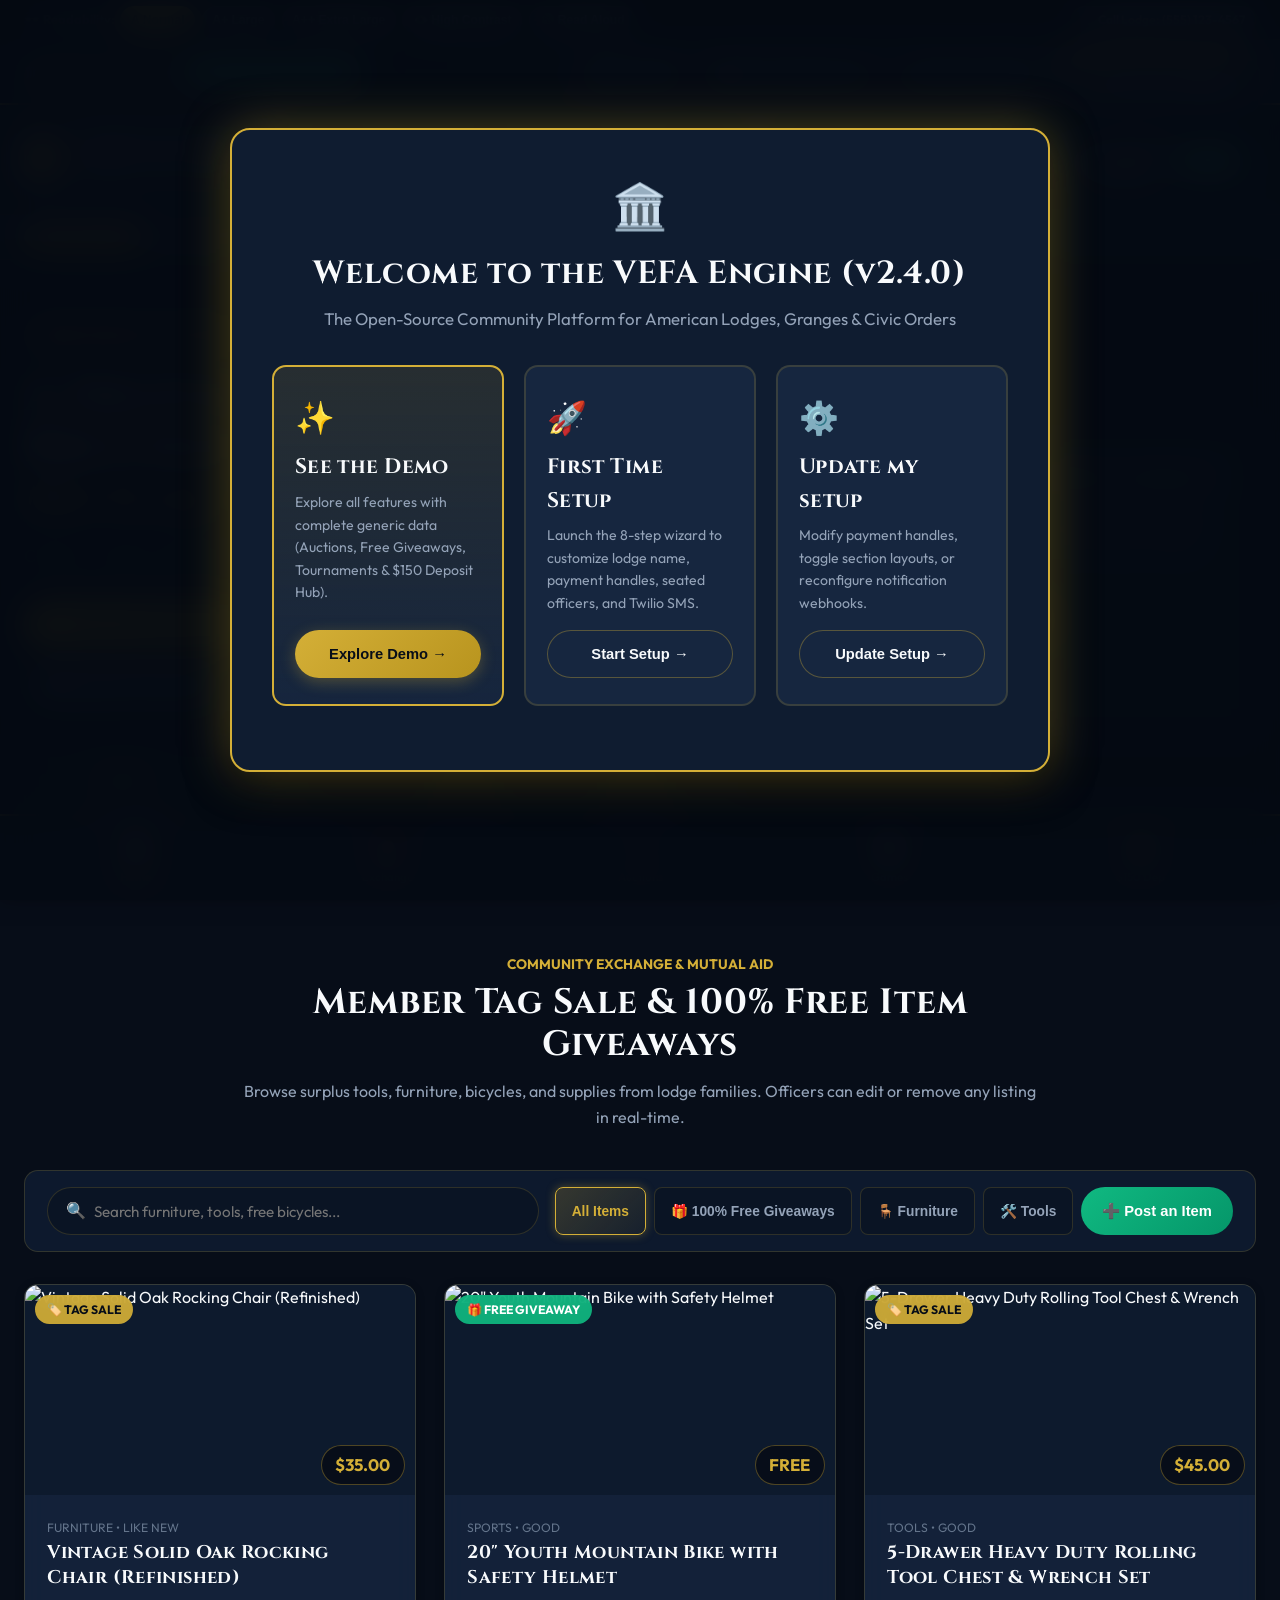
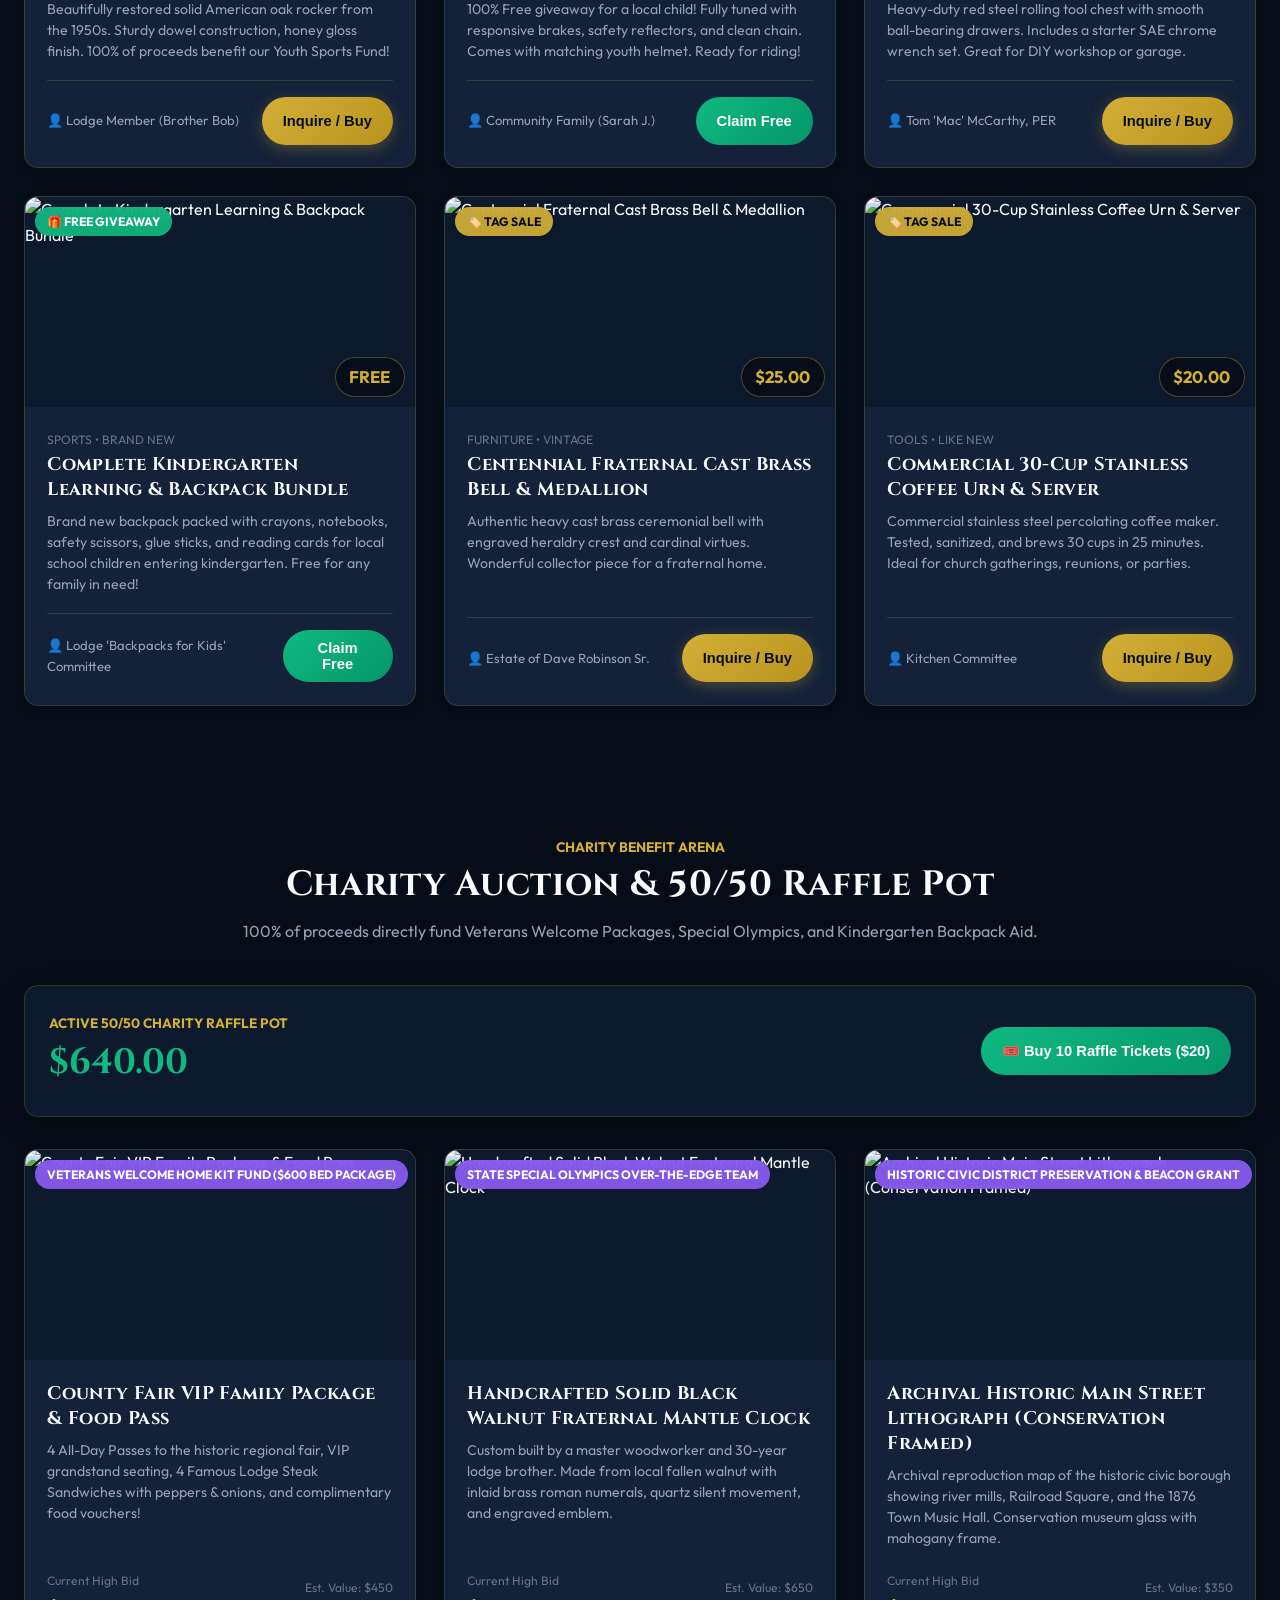
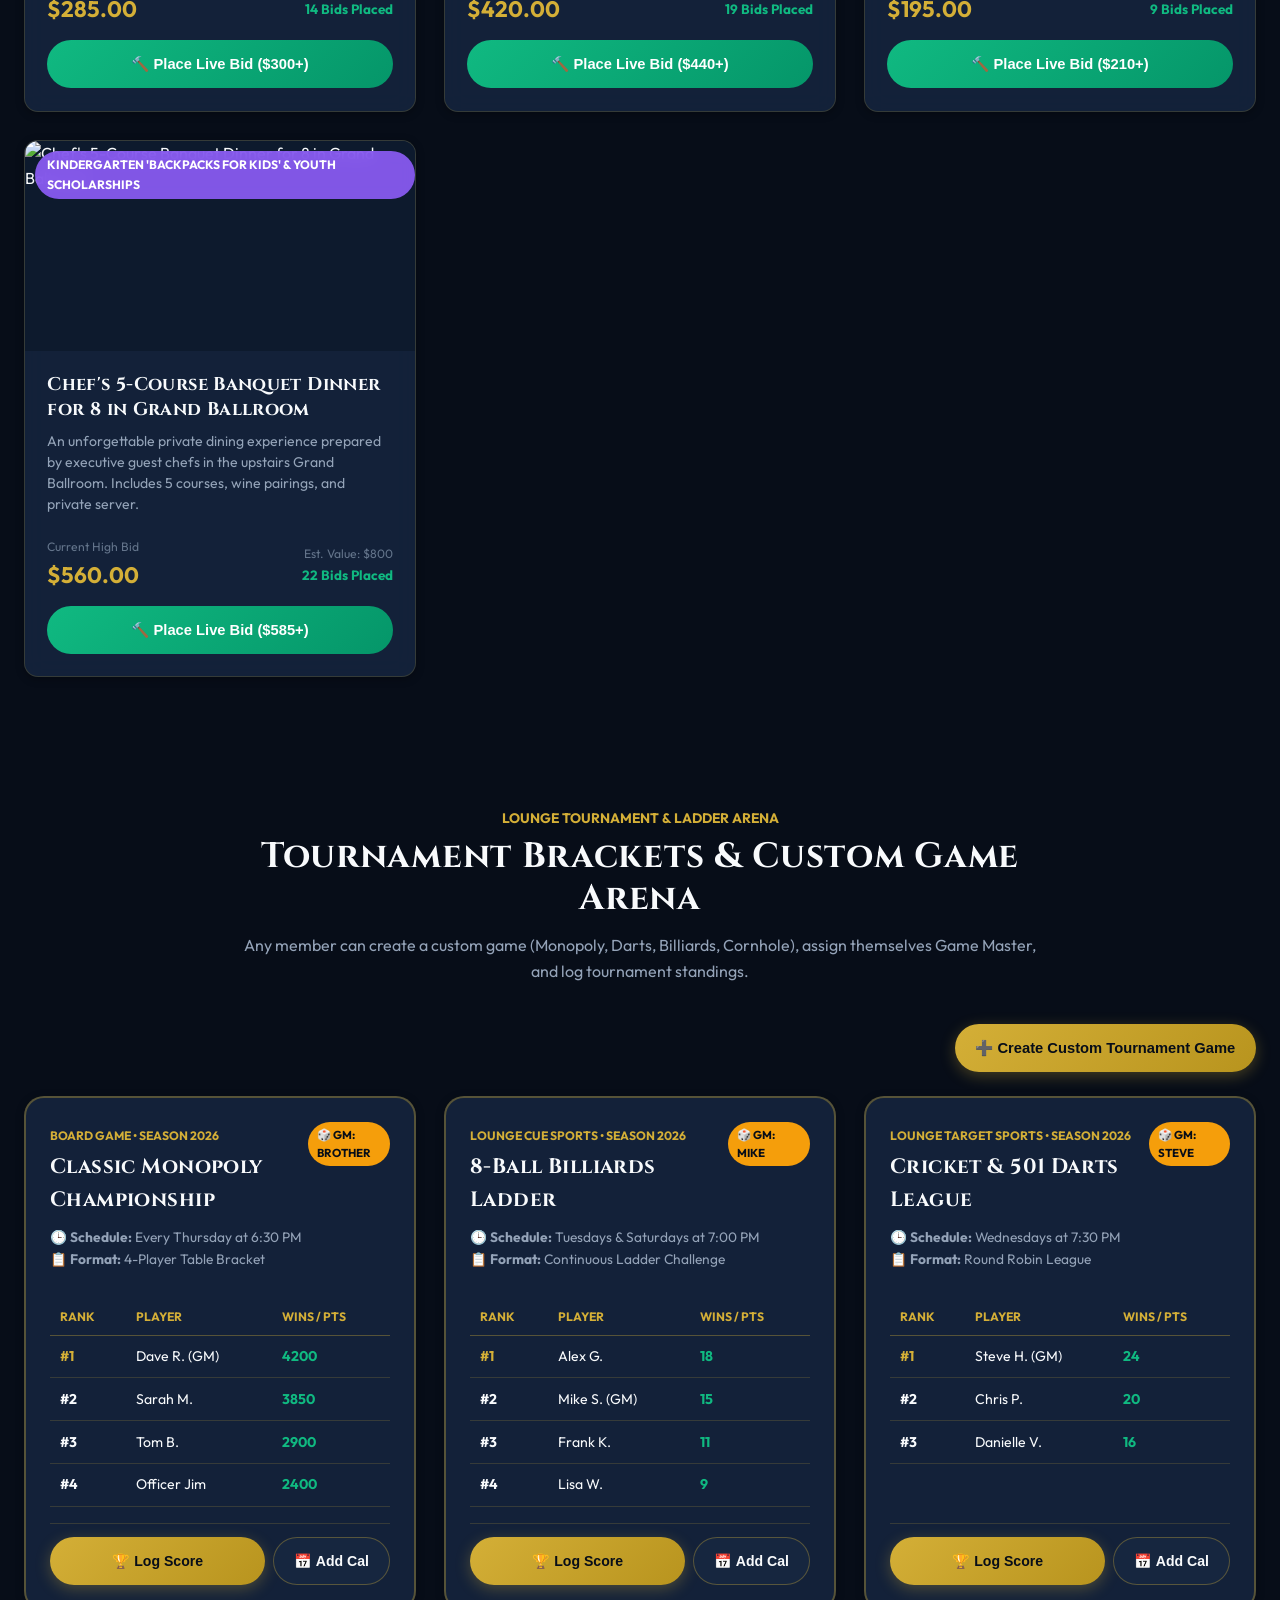
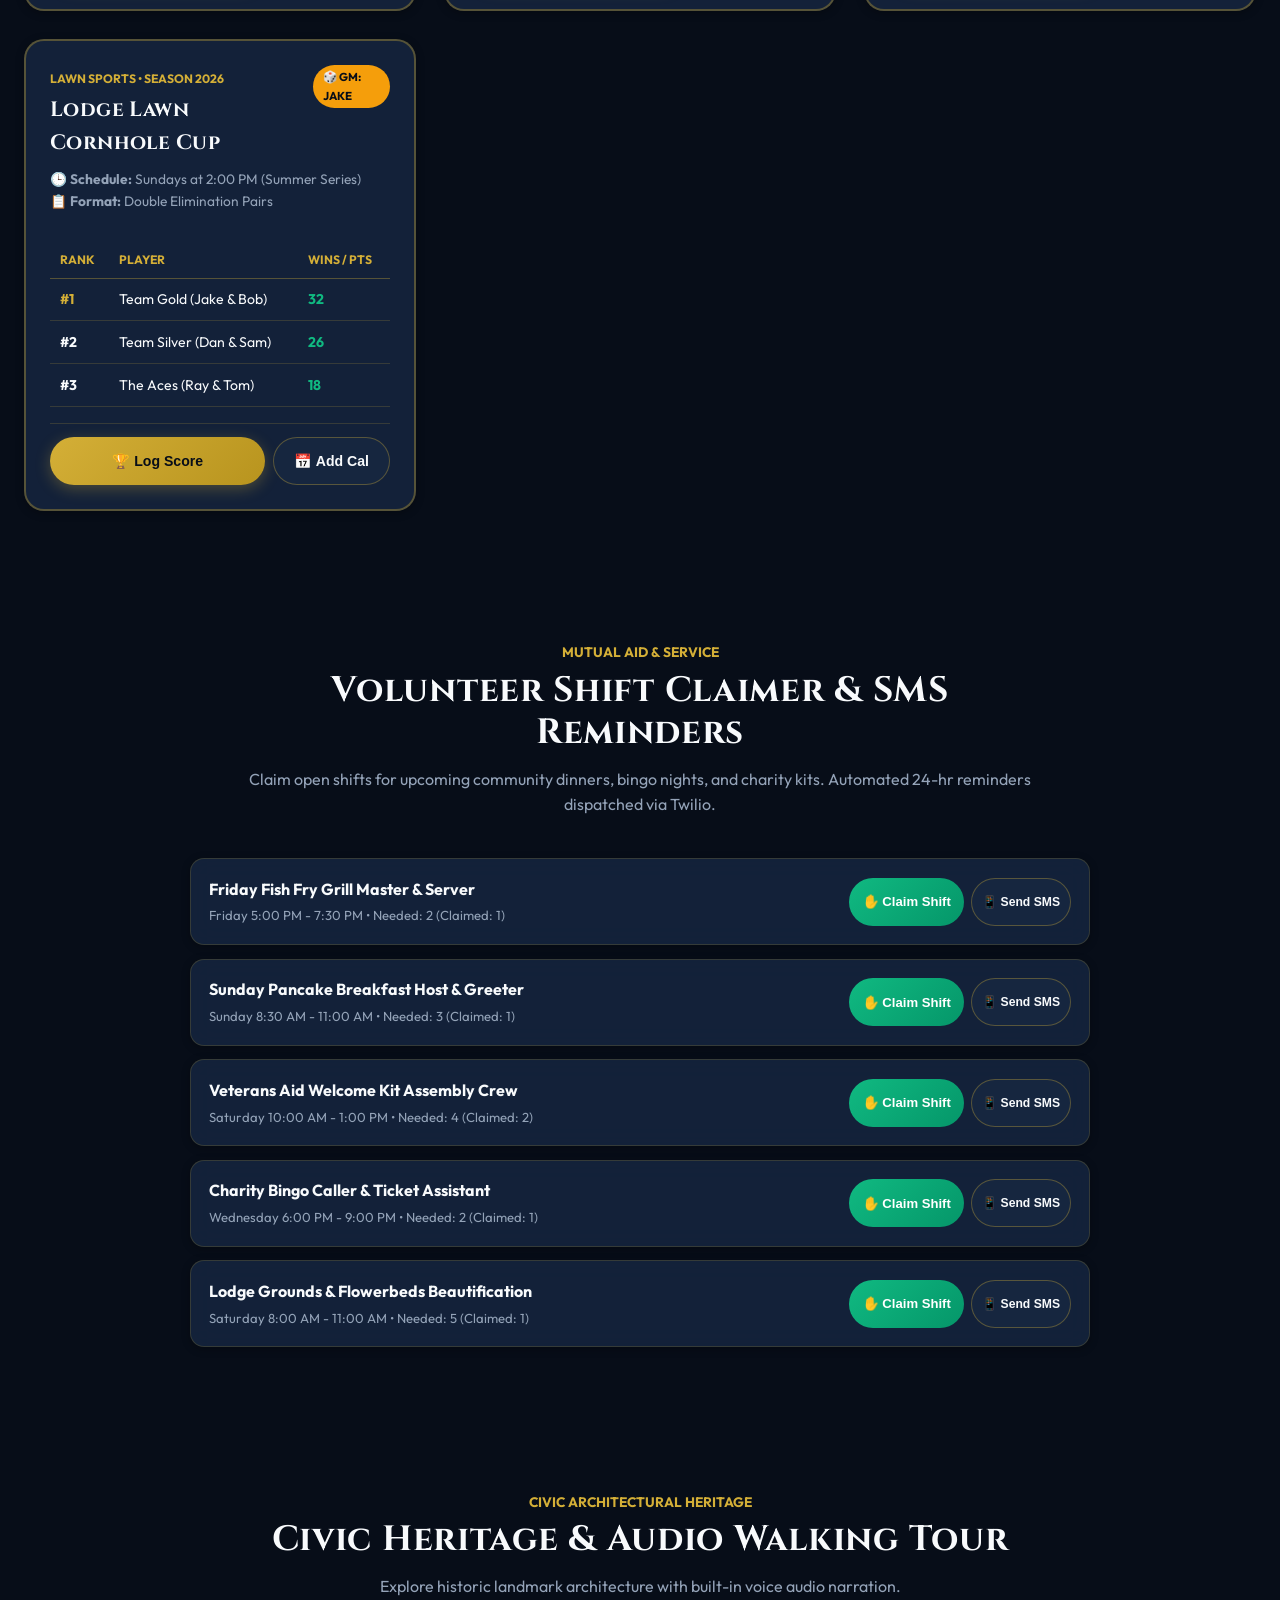
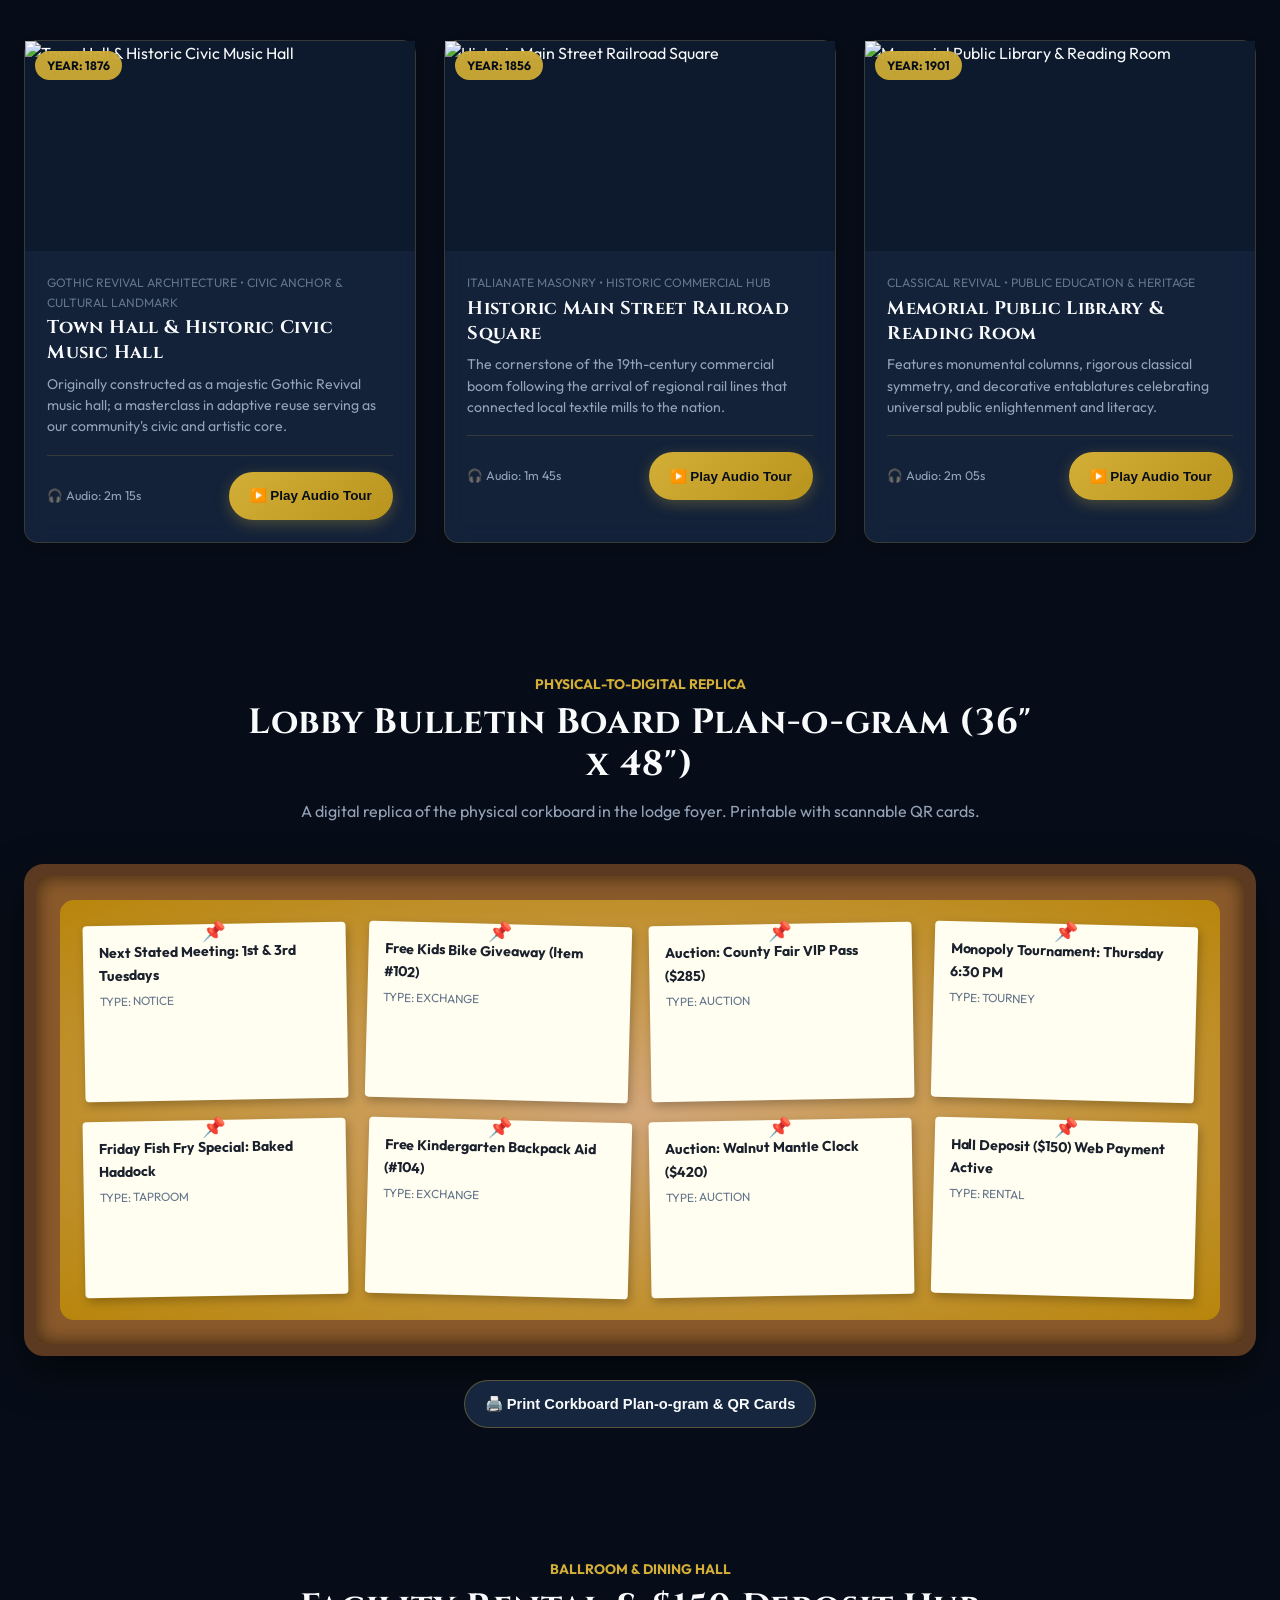
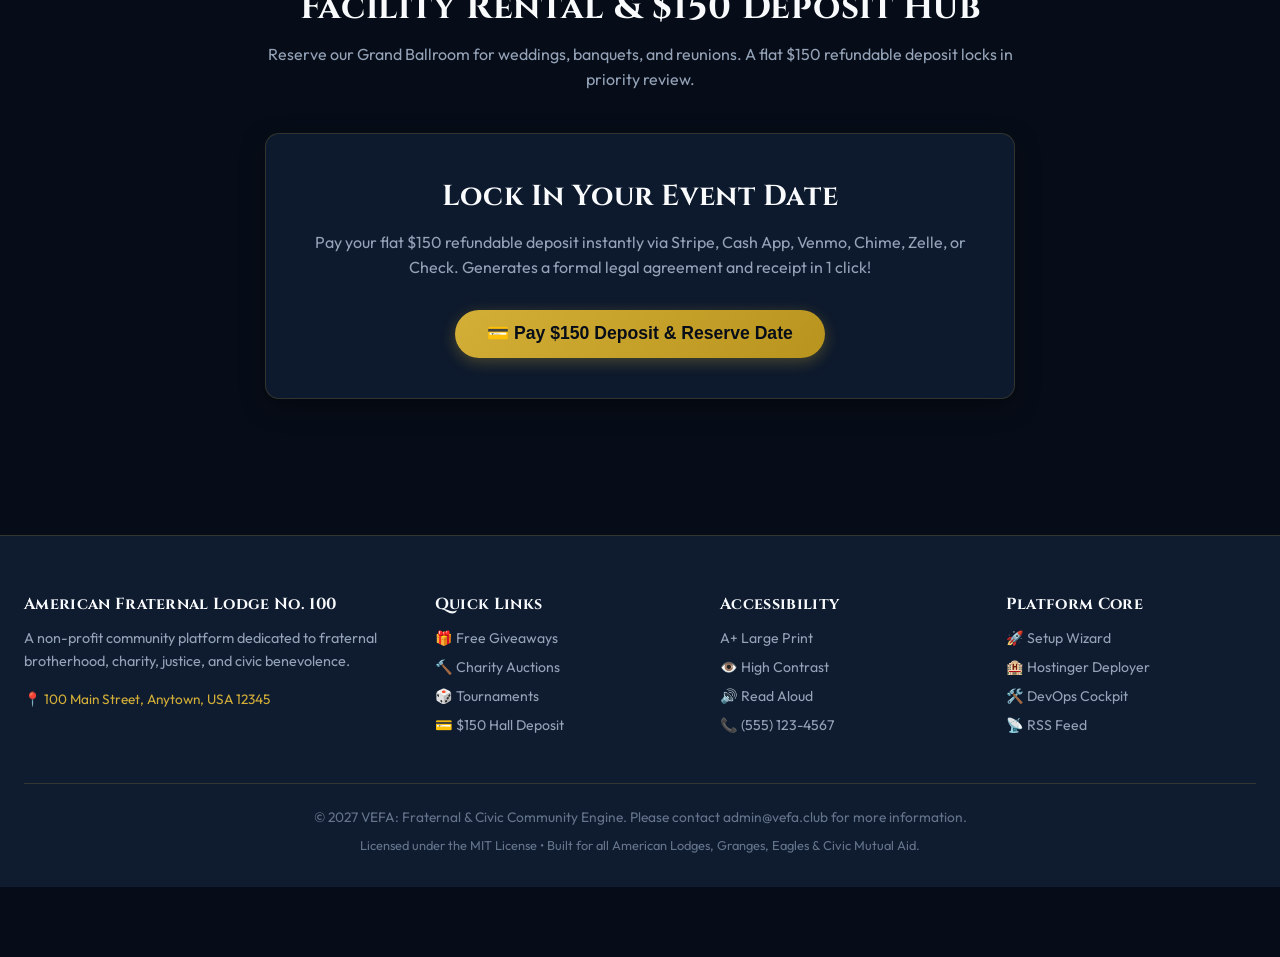
==== commit ec27cc4e: "v2.4.0" ====
--- a/index.html
+++ b/index.html
@@ -1,860 +1,851 @@
 <!DOCTYPE html>
-<html lang="en" data-theme="dark">
+<html lang="en">
 <head>
   <meta charset="UTF-8">
   <meta name="viewport" content="width=device-width, initial-scale=1.0">
-  <title>VEFA: Fraternal & Civic Community Engine | Version 2.3.1 (Refactored Release)</title>
-  <meta name="description" content="Open-source 2026/2027 community platform with Senior Accessibility, Rich Auctions, Free Giveaways, Historic Audio Tour, Tournaments, and Multi-Payment Hub.">
+  <title>American Fraternal Lodge No. 100 | VEFA Platform v2.4.0</title>
+  <meta name="description" content="Open-Source Fraternal & Civic Community Engine for American Lodges, Granges, and Mutual Aid Organizations.">
+  <meta name="theme-color" content="#0a192f">
   
+  <link rel="manifest" href="manifest.json">
   <link rel="preconnect" href="https://fonts.googleapis.com">
   <link rel="preconnect" href="https://fonts.gstatic.com" crossorigin>
-  <link href="https://fonts.googleapis.com/css2?family=Cinzel:wght@600;700&family=Outfit:wght@400;500;600;700&family=Fira+Code:wght@400;600&display=swap" rel="stylesheet">
-  
-  <link rel="manifest" href="manifest.json">
-  <meta name="theme-color" content="#0a192f">
+  <link href="https://fonts.googleapis.com/css2?family=Cinzel:wght@600;700;800&family=Outfit:wght@400;500;600;700&family=Fira+Code:wght@400;500;600&display=swap" rel="stylesheet">
   <link rel="stylesheet" href="styles.css">
 </head>
 <body>
 
-  <!-- Toast Notification Stack -->
-  <div id="toast-container" class="toast-container" aria-live="polite"></div>
-
-  <!-- PERSISTENT VEFA DEMO TOP TOOLBAR -->
-  <aside class="vefa-demo-toolbar" id="vefa-demo-toolbar" aria-label="Demo Action Toolbar">
-    <div class="vefa-toolbar-brand">
-      <span>🏛️</span>
-      <span>VEFA Platform v2.3.1</span>
-    </div>
-    <div class="vefa-toolbar-actions">
-      <button class="toolbar-btn primary" onclick="openModal('install-options-modal')">
-        <span>🚀</span> Install Now
-      </button>
-      <button class="toolbar-btn" onclick="saveSetup()">
-        <span>💾</span> Save Setup
-      </button>
-      <button class="toolbar-btn" onclick="restartSetup()">
-        <span>🔄</span> Restart / Switch Mode
-      </button>
-    </div>
-  </aside>
-
-  <!-- SENIOR / ELDERLY ACCESSIBILITY & QUICK CALL BAR -->
-  <div class="senior-access-bar" aria-label="Senior Accessibility Controls">
+  <!-- ======================================================================= -->
+  <!-- 👓 SENIOR ACCESSIBILITY SUITE BAR -->
+  <!-- ======================================================================= -->
+  <div class="senior-access-bar" role="region" aria-label="Senior Accessibility Controls">
     <div class="access-btn-group">
-      <span style="font-weight: 700; color: var(--gold-accent);">👓 Accessibility:</span>
+      <span>👓 <strong>Readability</strong>:</span>
       <button class="access-pill access-pill-size active" data-size="normal" onclick="setFontSize('normal')">A Normal</button>
       <button class="access-pill access-pill-size" data-size="large" onclick="setFontSize('large')">A+ Large</button>
       <button class="access-pill access-pill-size" data-size="xlarge" onclick="setFontSize('xlarge')">A++ Extra Large</button>
       <button class="access-pill" id="contrast-toggle-btn" onclick="toggleHighContrast()">👁️ High Contrast</button>
-      <button class="access-pill" onclick="toggleSeniorMode()">👴 Senior Mode</button>
       <button class="access-pill" onclick="readAnnouncementsAloud()">🔊 Read Aloud</button>
     </div>
-    <div>
-      <a href="tel:555-123-4567" class="access-pill" style="text-decoration: none; color: var(--emerald-green); font-weight: 700;">
-        📞 Call Lodge: (555) 123-4567
-      </a>
-    </div>
-  </div>
-
-  <!-- OFFICER & CHAIR ADMIN FLOATING ACTION BAR -->
+    <div class="access-btn-group">
+      <a href="tel:5551234567" class="access-pill" style="text-decoration:none;">📞 Call Lodge: (555) 123-4567</a>
+    </div>
+  </div>
+
+  <!-- ======================================================================= -->
+  <!-- 🌟 PERSISTENT TOP TOOLBAR -->
+  <!-- ======================================================================= -->
+  <header class="vefa-demo-toolbar" role="banner">
+    <div class="vefa-toolbar-brand">
+      <span>🏛️ <strong>VEFA Engine</strong> (v2.4.0)</span>
+      <span class="role-pill guest" style="font-size:0.7rem;">Active Production Engine</span>
+    </div>
+    <div class="vefa-toolbar-actions">
+      <button class="toolbar-btn" onclick="saveSetup()">💾 Save setup</button>
+      <button class="toolbar-btn" onclick="downloadICalEvent()">📅 Add to Calendar (.ics)</button>
+      <button class="toolbar-btn" onclick="toggleTVKiosk()">📺 Taproom TV Kiosk</button>
+      <a href="vefa-deployer.php" class="toolbar-btn primary">🏨 1-Click Hostinger Deployer</a>
+    </div>
+  </header>
+
+  <!-- ======================================================================= -->
+  <!-- ⭐ OFFICER EXECUTIVE COMMAND BAR -->
+  <!-- ======================================================================= -->
   <div class="officer-admin-bar" id="officer-admin-bar">
-    <div style="display: flex; align-items: center; gap: 0.75rem;">
-      <span style="font-size: 1.2rem;">⭐</span>
-      <strong style="color: #fff; font-size: 0.85rem;">OFFICER EXECUTIVE COMMAND CENTER</strong>
-    </div>
-    <div style="display: flex; gap: 0.5rem;">
-      <button class="toolbar-btn primary" onclick="openOfficerStudio()">
-        <span>📊</span> Deposit Ledger & Officer Studio
-      </button>
-      <button class="toolbar-btn" onclick="generateTrusteeAuditReport()">
-        <span>📄</span> Trustee Audit Report
-      </button>
-      <button class="toolbar-btn" onclick="broadcastTickerAlert()">
-        <span>🚨</span> Broadcast Alert
-      </button>
-    </div>
-  </div>
-
-  <!-- MANDATORY LANDING GATEWAY POPUP MODAL -->
-  <div class="landing-gateway-backdrop" id="landing-gateway-modal" style="display: flex;">
-    <div class="landing-gateway-card">
-      <div style="font-size: 3rem; margin-bottom: 0.5rem;">🏛️</div>
-      <h2 style="font-size: 1.8rem; margin-bottom: 0.4rem; font-family: var(--font-serif); color: var(--gold-accent);">
-        VEFA: Fraternal & Civic Community Engine
-      </h2>
-      <p style="font-size: 0.95rem; color: var(--text-secondary); max-width: 620px; margin: 0 auto 1.2rem;">
-        Welcome! Please choose how you would like to proceed with the platform:
-      </p>
-
-      <!-- 1-Tap Senior Mode Activator on Landing Gateway -->
-      <div style="background: rgba(212, 175, 55, 0.1); border: 1px dashed var(--gold-accent); border-radius: var(--radius-sm); padding: 0.6rem 1rem; margin-bottom: 1.2rem; display: inline-flex; align-items: center; gap: 0.75rem;">
-        <span style="font-size: 1.2rem;">👓</span>
-        <span style="font-size: 0.85rem; color: var(--gold-light);">Prefer Large Print & High Contrast?</span>
-        <button class="access-pill" style="background: var(--gold-accent); color: #070d18;" onclick="toggleSeniorMode()">Activate Senior Mode</button>
-      </div>
-
-      <div class="gateway-options-grid">
-        <div class="gateway-option-card primary" onclick="selectLandingChoice('demo')">
-          <div>
-            <span style="font-size: 2.2rem; display: block; margin-bottom: 0.5rem;">✨</span>
-            <h3 style="font-size: 1.15rem; color: var(--gold-accent); margin-bottom: 0.3rem;">See the Demo</h3>
-            <p style="font-size: 0.8rem; color: var(--text-secondary); line-height: 1.45;">
-              Explore the full interactive lodge website with live auctions, free giveaways, tournaments, and $150 deposit hub.
-            </p>
-          </div>
-          <button class="btn-primary" style="margin-top: 1.2rem; width: 100%; justify-content: center;">
-            Launch Demo →
-          </button>
-        </div>
-
-        <div class="gateway-option-card" onclick="selectLandingChoice('first_time')">
-          <div>
-            <span style="font-size: 2.2rem; display: block; margin-bottom: 0.5rem;">🚀</span>
-            <h3 style="font-size: 1.15rem; color: var(--emerald-green); margin-bottom: 0.3rem;">First Time Setup</h3>
-            <p style="font-size: 0.8rem; color: var(--text-secondary); line-height: 1.45;">
-              Configure a new lodge from scratch with our 8-step wizard, 2026 1-click asset scraper, and payment connectors.
-            </p>
-          </div>
-          <button class="btn-emerald" style="margin-top: 1.2rem; width: 100%; justify-content: center;">
-            Start Wizard →
-          </button>
-        </div>
-
-        <div class="gateway-option-card" onclick="selectLandingChoice('update')">
-          <div>
-            <span style="font-size: 2.2rem; display: block; margin-bottom: 0.5rem;">⚙️</span>
-            <h3 style="font-size: 1.15rem; color: var(--royal-purple); margin-bottom: 0.3rem;">Update my setup</h3>
-            <p style="font-size: 0.8rem; color: var(--text-secondary); line-height: 1.45;">
-              Load your current configuration to edit branding, Cash App/Venmo handles, Twilio SMS webhooks, or corkboard layout.
-            </p>
-          </div>
-          <button class="btn-secondary" style="margin-top: 1.2rem; width: 100%; justify-content: center;">
-            Edit Settings →
-          </button>
-        </div>
-      </div>
-
-      <div style="font-size: 0.76rem; color: var(--text-muted); border-top: 1px solid var(--border-subtle); padding-top: 1rem;">
-        © 2027 VEFA: Fraternal & Civic Community Engine. Please contact admin@vefa.club for more information.
-      </div>
-    </div>
-  </div>
-
-  <!-- DEVELOPER (DEVOPS) HYPER-COCKPIT FULLSCREEN CONSOLE -->
-  <div id="devops-console-view" class="devops-console-view">
-    <div class="devops-console-header">
-      <div style="display: flex; align-items: center; gap: 0.75rem;">
-        <span style="font-size: 1.6rem;">🛠️</span>
-        <div>
-          <h2 style="font-size: 1.1rem; margin: 0; color: var(--cyan-blue); font-family: var(--font-mono);">VEFA DevOps Hyper-Cockpit</h2>
-          <span style="font-size: 0.72rem; color: var(--text-muted);">Source File Explorer • REST API Sandbox • Schema Runner</span>
-        </div>
-      </div>
-      <div style="display: flex; gap: 0.5rem;">
-        <button class="toolbar-btn primary" onclick="copyDevOpsCode()">📋 Copy File</button>
-        <button class="btn-secondary" style="font-size: 0.76rem;" onclick="switchUserRole('guest', 'Community Neighbor', 'Visitor')">Exit DevOps Mode ✕</button>
-      </div>
-    </div>
-
-    <div class="devops-console-body">
-      <div class="devops-sidebar">
-        <h4 style="font-size: 0.75rem; color: var(--text-muted); text-transform: uppercase; margin-bottom: 0.75rem;">Platform Source Files</h4>
-        <div class="devops-file-item active" data-file="config.js" onclick="loadDevOpsFile('config.js')">📄 config.js</div>
-        <div class="devops-file-item" data-file="agent.md" onclick="loadDevOpsFile('agent.md')">🤖 agent.md (AI Harness)</div>
-        <div class="devops-file-item" data-file="api/twilio.php" onclick="loadDevOpsFile('api/twilio.php')">📱 api/twilio.php</div>
-        <div class="devops-file-item" data-file="api/scrape.php" onclick="loadDevOpsFile('api/scrape.php')">🐘 api/scrape.php</div>
-        <div class="devops-file-item" data-file="api/stripe.php" onclick="loadDevOpsFile('api/stripe.php')">💳 api/stripe.php</div>
-        <div class="devops-file-item" data-file="api/deposits.php" onclick="loadDevOpsFile('api/deposits.php')">🏦 api/deposits.php</div>
-        <div class="devops-file-item" data-file="database.sql" onclick="loadDevOpsFile('database.sql')">🐬 database.sql</div>
-        <div class="devops-file-item" data-file="docker-compose.yml" onclick="loadDevOpsFile('docker-compose.yml')">🐳 docker-compose.yml</div>
-        <div class="devops-file-item" data-file="openapi.json" onclick="loadDevOpsFile('openapi.json')">⚡ openapi.json</div>
-      </div>
-
-      <div class="devops-main-editor">
-        <div class="devops-editor-tabs">
-          <span id="devops-active-file-title" style="font-family: var(--font-mono); font-size: 0.82rem; color: var(--cyan-blue);">config.js</span>
-          <span style="font-size: 0.72rem; color: var(--text-muted);">Read-Only Verified Source</span>
-        </div>
-        <div class="devops-code-container" id="devops-code-display"></div>
-      </div>
-
-      <div class="devops-right-panel">
-        <h4 style="font-size: 0.78rem; color: var(--cyan-blue); text-transform: uppercase; margin-bottom: 0.75rem;">Interactive API Sandbox</h4>
-        <div class="form-group">
-          <label style="font-size: 0.75rem;">Target Endpoint</label>
-          <select id="devops-api-select" class="form-control" style="font-size: 0.78rem;">
-            <option value="scrape">POST /api/scrape.php (Anti-Blocker)</option>
-            <option value="stripe">POST /api/stripe.php (Deposit Session)</option>
-            <option value="deposits">GET /api/deposits.php (Ledger List)</option>
-            <option value="twilio">POST /api/twilio.php (SMS Dispatch)</option>
-          </select>
-        </div>
-        <button class="btn-cyan" style="width: 100%; justify-content: center; font-size: 0.78rem;" onclick="runDevOpsApiTest()">
-          ⚡ Execute Live Request
-        </button>
-        <div style="margin-top: 1rem;">
-          <label style="font-size: 0.72rem; color: var(--text-muted);">Response Payload (JSON):</label>
-          <div id="devops-api-response" style="background: #050a12; border: 1px solid #1e293b; border-radius: var(--radius-sm); padding: 0.75rem; font-family: var(--font-mono); font-size: 0.76rem; color: #10b981; min-height: 140px; white-space: pre-wrap;">Select an endpoint and click execute.</div>
-        </div>
-      </div>
-    </div>
-  </div>
-
-  <!-- Header Navigation -->
-  <header class="main-header">
+    <div style="display:flex; align-items:center; gap:0.75rem;">
+      <span style="font-size:1.1rem;">⭐</span>
+      <span style="font-weight:700; font-size:0.86rem; color:#fff;">OFFICER COMMAND BAR: Inline Listing Edit/Delete Active</span>
+    </div>
+    <div style="display:flex; align-items:center; gap:0.6rem;">
+      <button class="toolbar-btn" onclick="openOfficerStudio()">📊 Deposit Ledger & Studio</button>
+      <button class="toolbar-btn" onclick="generateTrusteeAuditReport()">📄 Trustee Meeting Report</button>
+      <button class="toolbar-btn" onclick="broadcastTickerAlert()">📢 Broadcast Alert</button>
+    </div>
+  </div>
+
+  <!-- ======================================================================= -->
+  <!-- 🏛️ MAIN NAVIGATION -->
+  <!-- ======================================================================= -->
+  <nav class="main-header">
     <div class="nav-container">
       <a href="#hero" class="brand-badge">
-        <div class="brand-logo-wrap">
-          <span id="brand-crest-emoji">🦌</span>
-        </div>
+        <div class="brand-logo-wrap" id="brand-crest-emoji">🦌</div>
         <div class="brand-text">
-          <h1 id="brand-org-name">Community Lodge #100</h1>
-          <span>VEFA Engine • v2.3.1</span>
+          <h1 id="brand-org-name">American Fraternal Lodge No. 100</h1>
+          <span>Fraternal & Civic Community Engine</span>
         </div>
       </a>
 
       <ul class="nav-links">
-        <li><a href="#community-pillars"><span>🤝</span> Community</a></li>
-        <li><a href="#exchange"><span>🎁</span> Exchange</a></li>
-        <li><a href="#tournaments"><span>🎲</span> Tournaments</a></li>
-        <li><a href="#auctions"><span>🔨</span> Auctions</a></li>
-        <li><a href="#heritage-tour"><span>🏛️</span> Heritage Tour</a></li>
-        <li><a href="#planogram"><span>📌</span> Corkboard</a></li>
-        <li><a href="#facilities"><span>💳</span> Hall Deposit</a></li>
+        <li><a href="#exchange">🎁 Community Exchange</a></li>
+        <li><a href="#auctions">🔨 Charity Auctions</a></li>
+        <li><a href="#tournaments">🎲 Tournaments</a></li>
+        <li><a href="#heritage-tour">🏛️ Audio Tour</a></li>
+        <li><a href="#planogram">📌 Corkboard</a></li>
+        <li><a href="#facilities">💳 $150 Deposit Hub</a></li>
       </ul>
 
       <div class="nav-actions">
-        <div id="user-session-chip" class="user-session-chip" onclick="openModal('auth-modal')" title="Switch Profile">
+        <div class="user-session-chip" onclick="openModal('auth-modal')">
           <span id="session-avatar">👤</span>
-          <span id="session-name">Community Neighbor</span>
-          <span id="session-role-badge" class="role-pill guest">Visitor</span>
-        </div>
-
-        <button class="icon-btn" onclick="toggleTVKiosk()" title="Launch Taproom TV Board" aria-label="TV Display">
-          📺
-        </button>
-
-        <a href="setup.html" class="icon-btn" title="Open Setup Wizard" aria-label="Setup Wizard" style="text-decoration: none;">
-          ⚙️
-        </a>
-
-        <button class="btn-primary" onclick="openModal('post-item-modal')">
-          <span>+</span> Post Item
-        </button>
-      </div>
-    </div>
-  </header>
-
-  <!-- HERO SECTION -->
-  <section id="hero" class="hero-section">
-    <div class="hero-content">
-      <div class="hero-tag">
-        <span>🏛️ Fraternal Mutual Aid & Civic Platform</span>
-      </div>
-      <h2 class="hero-title">
-        "Be The Difference" in <span class="highlight">Charity, Justice & Fellowship</span>
-      </h2>
-      <p class="hero-subtitle" id="hero-motto">
-        Serving our neighbors as the civic engine of our community—supporting veterans, empowering youth, and building a space for mutual aid and brotherly love.
-      </p>
-
+          <span id="session-name" style="font-weight:700;">Community Neighbor</span>
+          <span class="role-pill guest" id="session-role-badge">Visitor</span>
+        </div>
+      </div>
+    </div>
+  </nav>
+
+  <!-- ======================================================================= -->
+  <!-- 📢 LIVE ANNOUNCEMENT TICKER -->
+  <!-- ======================================================================= -->
+  <div class="live-feed-ticker">
+    <span class="ticker-badge">Lodge Bulletin</span>
+    <div id="ticker-content" style="white-space:nowrap; overflow:hidden;">
+      <span>Next Stated Meeting: 1st & 3rd Tuesdays at 7:00 PM • Classic Monopoly Championship Thursday 6:30 PM • 100% Free Giveaways & Tag Sale Active!</span>
+    </div>
+  </div>
+
+  <!-- ======================================================================= -->
+  <!-- 🏛️ HERO SECTION -->
+  <!-- ======================================================================= -->
+  <section class="hero-section" id="hero">
+    <div>
+      <div class="hero-tag">🌟 Fraternal & Civic Community Engine (v2.4.0)</div>
+      <h2 class="hero-title">A Digital Home for <span class="highlight">Brotherly Love, Charity & Mutual Aid</span>.</h2>
+      <p class="hero-subtitle" id="hero-motto">Charity • Justice • Brotherly Love • Fidelity</p>
+      
       <div class="hero-ctas">
-        <a href="#exchange" class="btn-emerald"><span>🎁</span> Free Giveaways & Exchange</a>
-        <a href="#auctions" class="btn-primary"><span>🔨</span> Charity Auctions</a>
-        <a href="#tournaments" class="btn-secondary"><span>🎲</span> Lounge Tournaments</a>
-        <button class="btn-secondary" onclick="openModal('hall-deposit-modal')"><span>💳</span> Pay Hall Deposit ($150)</button>
+        <button class="btn-primary" onclick="openModal('hall-deposit-modal')">💳 Reserve Hall ($150 Deposit)</button>
+        <a href="#exchange" class="btn-emerald">🎁 Explore 100% Free Giveaways</a>
+        <a href="#tournaments" class="btn-secondary">🎲 Lounge Tournaments</a>
       </div>
 
       <div class="hero-stats-hud">
         <div class="stat-box">
-          <span class="num">$150,000+</span>
-          <span class="label">Invested in Causes</span>
+          <span class="num">$150</span>
+          <span class="label">Hall Deposit</span>
         </div>
         <div class="stat-box">
-          <span class="num">120+</span>
-          <span class="label">Families Aided</span>
+          <span class="num">6+</span>
+          <span class="label">Free Giveaways</span>
         </div>
         <div class="stat-box">
-          <span class="num">1,250 hrs</span>
-          <span class="label">Volunteer Service</span>
+          <span class="num">$640</span>
+          <span class="label">Raffle Pot</span>
         </div>
         <div class="stat-box">
-          <span class="num">$150.00</span>
-          <span class="label">Flat Hall Deposit</span>
-        </div>
-      </div>
-    </div>
-
-    <div class="glass-card" style="padding: 1.5rem; text-align: center; border-top: 4px solid var(--gold-accent);">
-      <h3 style="font-size: 1.3rem; margin-bottom: 0.5rem;">Lodge Main Quarters</h3>
-      <p style="font-size: 0.86rem; color: var(--text-secondary); margin-bottom: 1.2rem;">
-        Featuring 150-Guest Grand Function Ballroom, Downstairs Commercial Kitchen, and Members Social Quarters.
-      </p>
-      <img src="https://images.unsplash.com/photo-1519167758481-83f550bb49b3?auto=format&fit=crop&w=600&q=80" alt="Lodge Facility" style="width: 100%; border-radius: var(--radius-sm); max-height: 220px; object-fit: cover;">
+          <span class="num">2026</span>
+          <span class="label">Season Year</span>
+        </div>
+      </div>
+    </div>
+
+    <div>
+      <div class="glass-panel" style="padding: 2rem;">
+        <h3 style="margin-bottom: 0.8rem;">📅 Stated Meeting & Dining Schedule</h3>
+        <p style="color: var(--text-secondary); font-size: 0.95rem; margin-bottom: 1.2rem;">
+          Regular lodge meetings are held on the <strong>1st & 3rd Tuesdays of each month at 7:00 PM</strong>. Social quarters open Tuesday through Saturday.
+        </p>
+        <div style="display: flex; gap: 0.6rem; flex-wrap: wrap;">
+          <button class="btn-primary" style="font-size: 0.85rem;" onclick="addToGoogleCalendar('Lodge Stated Meeting', '20260901T190000Z', 'Regular Stated Business Meeting', 'Lodge Main Quarters')">📅 Add Meeting to Google Cal</button>
+          <button class="btn-secondary" style="font-size: 0.85rem;" onclick="downloadICalEvent()">📥 Download Apple iCal</button>
+        </div>
+      </div>
     </div>
   </section>
 
-  <!-- SECTION: COMMUNITY PILLARS -->
-  <section id="community-pillars" class="section-wrapper">
+  <!-- ======================================================================= -->
+  <!-- 🎁 COMMUNITY EXCHANGE & 100% FREE GIVEAWAYS -->
+  <!-- ======================================================================= -->
+  <section class="section-wrapper" id="exchange">
     <div class="section-header">
-      <span class="section-tag">🤝 Fraternal Fellowship & Mutual Aid</span>
-      <h2>Community Pillars & Volunteer Hub</h2>
-      <p>Coordinate volunteer service hours, dispatch Twilio/SMS shift reminders, and support weekly 50/50 charity raffles.</p>
-    </div>
-
-    <div style="display: grid; grid-template-columns: 1.2fr 0.8fr; gap: 2rem;">
-      <div class="glass-card" style="padding: 1.5rem;">
-        <div style="display: flex; justify-content: space-between; align-items: center; margin-bottom: 0.5rem;">
-          <h3 style="font-size: 1.25rem; color: var(--gold-accent); margin: 0;">✋ Open Volunteer Shifts (Log Hours)</h3>
-          <span style="font-size: 0.76rem; color: var(--emerald-green);">📱 SMS Reminders Active</span>
-        </div>
-        <p style="font-size: 0.86rem; color: var(--text-secondary); margin-bottom: 1rem;">Claim a shift to automatically log service hours for lodge annual reports.</p>
-        <div id="volunteer-shifts-list"></div>
-      </div>
-
-      <div style="display: flex; flex-direction: column; gap: 1.5rem;">
-        <div class="glass-card" style="padding: 1.5rem; border-top: 4px solid var(--emerald-green);">
-          <div style="display: flex; justify-content: space-between; align-items: center;">
-            <h3 style="font-size: 1.2rem;">🎟️ 50/50 Charity Raffle</h3>
-            <span class="role-pill guest">Weekly Drawing</span>
-          </div>
-          <div style="font-size: 2.3rem; font-weight: 700; color: var(--emerald-green); margin: 0.4rem 0;" id="raffle-pot-amount">$640.00</div>
-          <p style="font-size: 0.82rem; color: var(--text-secondary); margin-bottom: 1rem;">100% benefits the Veterans Assistance & Youth Sports Funds.</p>
-          <button class="btn-emerald" style="width: 100%; justify-content: center;" onclick="buyRaffleTickets()">
-            🎟️ Buy 10 Tickets ($20)
-          </button>
-        </div>
-
-        <div class="glass-card" style="padding: 1.5rem; border-top: 4px solid var(--gold-accent);">
-          <h3 style="font-size: 1.2rem; color: var(--gold-accent); margin-bottom: 0.4rem;">🍺 Social Quarters Specials</h3>
-          <p style="font-size: 0.88rem; color: var(--text-secondary);"><strong>Friday Special:</strong> New England Baked Haddock ($14.95)<br><strong>On Tap:</strong> Local Craft IPA & Golden Amber</p>
-        </div>
-      </div>
-    </div>
-  </section>
-
-  <!-- SECTION: COMMUNITY EXCHANGE & 100% FREE GIVEAWAYS -->
-  <section id="exchange" class="section-wrapper">
-    <div class="section-header">
-      <span class="section-tag">🎁 Member Mutual Aid & Marketplace</span>
-      <h2>Lodge Community Exchange & Tag Sale</h2>
-      <p>Browse 100% free community giveaways, member tag sale bargains, surplus tools, and furniture. Admins can edit or remove any listing directly from this page.</p>
-      <div style="margin-top: 0.5rem; font-size: 0.8rem; color: var(--gold-accent);">
-        ⭐ <em>Admin Note: Switch to "Lodge Officer" to reveal instant [✏️ Edit] and [🗑️ Remove] buttons on every listing card.</em>
-      </div>
-    </div>
-
-    <!-- Category Filter Bar -->
-    <div style="display: flex; gap: 0.5rem; flex-wrap: wrap; justify-content: center; margin-bottom: 1.5rem;">
-      <button class="pill-btn active" onclick="setExchangeFilter('all', this)">🔍 All Listings (6)</button>
-      <button class="pill-btn" onclick="setExchangeFilter('giveaway', this)">🎁 Free Giveaways ($0)</button>
-      <button class="pill-btn" onclick="setExchangeFilter('furniture', this)">🪑 Furniture</button>
-      <button class="pill-btn" onclick="setExchangeFilter('sports', this)">⚽ Youth & Sports</button>
-      <button class="pill-btn" onclick="setExchangeFilter('tools', this)">🔧 Tools & Workshop</button>
+      <span class="section-tag">Community Exchange & Mutual Aid</span>
+      <h2>Member Tag Sale & 100% Free Item Giveaways</h2>
+      <p>Browse surplus tools, furniture, bicycles, and supplies from lodge families. Officers can edit or remove any listing in real-time.</p>
     </div>
 
     <div class="search-action-bar">
       <div class="search-input-wrap">
         <span>🔍</span>
-        <input type="text" id="exchange-search-input" placeholder="Search furniture, tools, free bikes, vintage goods..." oninput="AppState.searchQuery = this.value; renderExchangeItems();">
-      </div>
-      <button class="btn-primary" onclick="openModal('post-item-modal')">+ Post New Listing</button>
+        <input type="text" placeholder="Search furniture, tools, free bicycles..." oninput="AppState.searchQuery = this.value; renderExchangeItems();">
+      </div>
+      <div style="display: flex; gap: 0.5rem; flex-wrap: wrap;">
+        <button class="pill-btn active" onclick="setExchangeFilter('all', this)">All Items</button>
+        <button class="pill-btn" onclick="setExchangeFilter('giveaway', this)">🎁 100% Free Giveaways</button>
+        <button class="pill-btn" onclick="setExchangeFilter('furniture', this)">🪑 Furniture</button>
+        <button class="pill-btn" onclick="setExchangeFilter('tools', this)">🛠️ Tools</button>
+        <button class="btn-emerald" onclick="openModal('post-item-modal')">➕ Post an Item</button>
+      </div>
     </div>
 
     <div class="cards-grid" id="exchange-items-grid"></div>
   </section>
 
-  <!-- SECTION: CHARITY AUCTION ARENA -->
-  <section id="auctions" class="section-wrapper" style="background: radial-gradient(circle at center top, rgba(212, 175, 55, 0.08) 0%, transparent 70%);">
+  <!-- ======================================================================= -->
+  <!-- 🔨 CHARITY AUCTION ARENA & 50/50 RAFFLE -->
+  <!-- ======================================================================= -->
+  <section class="section-wrapper" id="auctions">
     <div class="section-header">
-      <span class="section-tag">🔨 Real-Time Silent & Live Bidding</span>
-      <h2>Charity Fundraiser Auction Arena</h2>
-      <p>Bid on exclusive family passes, handcrafted heirloom clocks, historic lithographs, and grand banquet dinners. 100% of proceeds benefit local community aid.</p>
-      <div style="margin-top: 0.5rem; font-size: 0.8rem; color: var(--gold-accent);">
-        ⭐ <em>Admin Note: You can customize or add new auction lots anytime from the ⭐ Officer Command Studio.</em>
-      </div>
+      <span class="section-tag">Charity Benefit Arena</span>
+      <h2>Charity Auction & 50/50 Raffle Pot</h2>
+      <p>100% of proceeds directly fund Veterans Welcome Packages, Special Olympics, and Kindergarten Backpack Aid.</p>
+    </div>
+
+    <div class="glass-panel" style="padding: 1.5rem; margin-bottom: 2rem; display: flex; justify-content: space-between; align-items: center; flex-wrap: wrap; gap: 1rem;">
+      <div>
+        <span style="font-size: 0.85rem; color: var(--gold-accent); text-transform: uppercase; font-weight: 700;">Active 50/50 Charity Raffle Pot</span>
+        <div style="font-size: 2.2rem; font-weight: 700; color: var(--emerald-green); font-family: var(--font-serif);" id="raffle-pot-amount">$640.00</div>
+      </div>
+      <button class="btn-emerald" onclick="buyRaffleTickets()">🎟️ Buy 10 Raffle Tickets ($20)</button>
     </div>
 
     <div class="cards-grid" id="auction-items-grid"></div>
   </section>
 
-  <!-- SECTION: CIVIC HERITAGE & AUDIO WALKING TOUR -->
-  <section id="heritage-tour" class="section-wrapper">
+  <!-- ======================================================================= -->
+  <!-- 🎲 LOUNGE TOURNAMENT ARENA & GAME MASTER ENGINE -->
+  <!-- ======================================================================= -->
+  <section class="section-wrapper" id="tournaments">
     <div class="section-header">
-      <span class="section-tag">🏛️ Local History & Cultural Heritage</span>
-      <h2>Civic Architectural & Heritage Audio Tour</h2>
-      <p>Explore landmark historic architecture and municipal heritage. Listen to synthesized audio narrations for every historic stop!</p>
+      <span class="section-tag">Lounge Tournament & Ladder Arena</span>
+      <h2>Tournament Brackets & Custom Game Arena</h2>
+      <p>Any member can create a custom game (Monopoly, Darts, Billiards, Cornhole), assign themselves Game Master, and log tournament standings.</p>
+    </div>
+
+    <div style="display: flex; justify-content: flex-end; margin-bottom: 1.5rem;">
+      <button class="btn-primary" onclick="openModal('add-game-modal')">➕ Create Custom Tournament Game</button>
+    </div>
+
+    <div class="cards-grid" id="tournament-games-grid"></div>
+  </section>
+
+  <!-- ======================================================================= -->
+  <!-- 🤝 VOLUNTEER AUTOMATION & TWILIO REMINDERS -->
+  <!-- ======================================================================= -->
+  <section class="section-wrapper" id="volunteers">
+    <div class="section-header">
+      <span class="section-tag">Mutual Aid & Service</span>
+      <h2>Volunteer Shift Claimer & SMS Reminders</h2>
+      <p>Claim open shifts for upcoming community dinners, bingo nights, and charity kits. Automated 24-hr reminders dispatched via Twilio.</p>
+    </div>
+
+    <div id="volunteer-shifts-list" style="max-width: 900px; margin: 0 auto;"></div>
+  </section>
+
+  <!-- ======================================================================= -->
+  <!-- 🏛️ CIVIC HERITAGE & AUDIO WALKING TOUR -->
+  <!-- ======================================================================= -->
+  <section class="section-wrapper" id="heritage-tour">
+    <div class="section-header">
+      <span class="section-tag">Civic Architectural Heritage</span>
+      <h2>Civic Heritage & Audio Walking Tour</h2>
+      <p>Explore historic landmark architecture with built-in voice audio narration.</p>
     </div>
 
     <div class="cards-grid" id="landmarks-tour-grid"></div>
   </section>
 
-  <!-- SECTION: LOUNGE TOURNAMENT & CUSTOM GAME ARENA -->
-  <section id="tournaments" class="section-wrapper">
+  <!-- ======================================================================= -->
+  <!-- 📌 LOBBY CORKBOARD PLAN-O-GRAM -->
+  <!-- ======================================================================= -->
+  <section class="section-wrapper" id="planogram">
     <div class="section-header">
-      <span class="section-tag">🎲 Lounge Tournaments & Year-End Eclipse Engine</span>
-      <h2>Lounge Tournament Arena & Custom Games</h2>
-      <p>Track Monopoly, Darts, Billiards, Poker, Catan, or any custom game. All users can create games and log scores! When a season eclipses into the new year, champions are archived to the Hall of Fame.</p>
-    </div>
-
-    <div style="display: flex; justify-content: flex-end; margin-bottom: 1.5rem;">
-      <button class="btn-primary" onclick="openModal('add-game-modal')">
-        <span>+</span> Add Custom Tournament Game
+      <span class="section-tag">Physical-to-Digital Replica</span>
+      <h2>Lobby Bulletin Board Plan-o-gram (36" x 48")</h2>
+      <p>A digital replica of the physical corkboard in the lodge foyer. Printable with scannable QR cards.</p>
+    </div>
+
+    <div class="corkboard-frame">
+      <div class="corkboard-surface" id="corkboard-surface"></div>
+    </div>
+
+    <div style="text-align: center; margin-top: 1.5rem;">
+      <button class="btn-secondary" onclick="printPlanogramLayout()">🖨️ Print Corkboard Plan-o-gram & QR Cards</button>
+    </div>
+  </section>
+
+  <!-- ======================================================================= -->
+  <!-- 💳 FACILITY RENTAL & $150 DEPOSIT HUB -->
+  <!-- ======================================================================= -->
+  <section class="section-wrapper" id="facilities">
+    <div class="section-header">
+      <span class="section-tag">Ballroom & Dining Hall</span>
+      <h2>Facility Rental & $150 Deposit Hub</h2>
+      <p>Reserve our Grand Ballroom for weddings, banquets, and reunions. A flat $150 refundable deposit locks in priority review.</p>
+    </div>
+
+    <div class="glass-panel" style="padding: 2.5rem; text-align: center; max-width: 750px; margin: 0 auto;">
+      <h3 style="font-size: 1.8rem; margin-bottom: 0.6rem;">Lock In Your Event Date</h3>
+      <p style="color: var(--text-secondary); margin-bottom: 1.8rem;">
+        Pay your flat $150 refundable deposit instantly via Stripe, Cash App, Venmo, Chime, Zelle, or Check. Generates a formal legal agreement and receipt in 1 click!
+      </p>
+      <button class="btn-primary" style="font-size: 1.1rem; padding: 0.85rem 2rem;" onclick="openModal('hall-deposit-modal')">
+        💳 Pay $150 Deposit & Reserve Date
       </button>
     </div>
-
-    <div class="cards-grid" id="tournament-games-grid"></div>
   </section>
 
-  <!-- SECTION: PLAN-O-GRAM CORKBOARD -->
-  <section id="planogram" class="section-wrapper">
-    <div class="section-header">
-      <span class="section-tag">📌 Physical-to-Digital Sync</span>
-      <h2>Lobby Bulletin Board & Plan-o-gram</h2>
-      <p>A digital replica of the real corkboard in the lodge lobby. Generate a printable layout diagram with scannable QR codes!</p>
-    </div>
-
-    <div class="corkboard-frame">
-      <div style="display: flex; justify-content: space-between; align-items: center; margin-bottom: 1rem; color: #fff;">
-        <span style="font-weight: 700; font-size: 0.95rem;">📌 Lobby Corkboard (Dimensions: 36" x 48")</span>
-        <button class="btn-secondary" style="background: rgba(0,0,0,0.5); color: #fff; border-color: #d4af37;" onclick="printPlanogramLayout()">
-          🖨️ Print Plan-o-gram Diagram & QR Cards
-        </button>
-      </div>
-      <div class="corkboard-surface" id="corkboard-surface"></div>
-    </div>
-  </section>
-
-  <!-- SECTION: FACILITY SHOWCASE & $150 HALL DEPOSIT -->
-  <section id="facilities" class="section-wrapper">
-    <div class="section-header">
-      <span class="section-tag">🏛️ Venue Rental & Event Space</span>
-      <h2>Facility Showcase & Hall Deposit ($150)</h2>
-      <p>Lock in your date inquiry with a <strong>flat $150 refundable damage/reservation deposit</strong> online via Stripe, Cash App, Venmo, Chime, or Zelle!</p>
-    </div>
-
-    <div style="display: grid; grid-template-columns: 1fr 1fr; gap: 2rem; align-items: center;">
-      <div class="glass-card" style="padding: 1.5rem;">
-        <h3 style="font-size: 1.3rem; margin-bottom: 0.5rem;">Grand Ballroom & Kitchen Facilities</h3>
-        <p style="font-size: 0.9rem; color: var(--text-secondary); line-height: 1.5; margin-bottom: 1rem;">
-          Historic hall with high ceilings, hardwood dance floor, full A/V audio system, and commercial double-oven kitchen.
-        </p>
-        <div style="display: flex; gap: 0.5rem; flex-wrap: wrap; font-size: 0.84rem; color: var(--gold-accent);">
-          <span>✓ 150 Seated Guests</span>
-          <span>✓ Hardwood Dance Floor</span>
-          <span>✓ Elevator Access</span>
-        </div>
-      </div>
-
-      <div class="glass-card" style="padding: 1.8rem; border-top: 4px solid var(--gold-accent);">
-        <div style="display: flex; justify-content: space-between; align-items: center; margin-bottom: 0.5rem;">
-          <span style="font-size: 0.84rem; color: var(--text-secondary);">Reservation / Damage Deposit</span>
-          <span class="card-badge badge-free" style="position: static;">Refundable</span>
-        </div>
-        <div style="font-size: 2.3rem; font-weight: 700; color: var(--gold-accent); margin-bottom: 0.5rem;">$150.00 USD</div>
-        <p style="font-size: 0.84rem; color: var(--text-muted); margin-bottom: 1.2rem;">
-          Locks in priority review by the Hall Steward. Pay with Card, Cash App, Venmo, Chime, Zelle, or Check.
-        </p>
-        <button class="btn-emerald" style="width: 100%; justify-content: center;" onclick="openModal('hall-deposit-modal')">
-          💳 Pay $150 Deposit (Multi-Option Hub)
-        </button>
-      </div>
-    </div>
-  </section>
-
-  <!-- MOBILE-FIRST BOTTOM NAVIGATION BAR -->
-  <nav class="mobile-bottom-nav" aria-label="Mobile Navigation">
+  <!-- ======================================================================= -->
+  <!-- 📱 MOBILE BOTTOM THUMB NAVIGATION -->
+  <!-- ======================================================================= -->
+  <nav class="mobile-bottom-nav">
     <a href="#hero" class="mobile-nav-item active">
       <span>🏛️</span>
       <span>Home</span>
-    </a>
-    <a href="#community-pillars" class="mobile-nav-item">
-      <span>🤝</span>
-      <span>Volunteer</span>
     </a>
     <a href="#exchange" class="mobile-nav-item">
       <span>🎁</span>
       <span>Exchange</span>
     </a>
+    <a href="#auctions" class="mobile-nav-item">
+      <span>🔨</span>
+      <span>Auctions</span>
+    </a>
     <a href="#tournaments" class="mobile-nav-item">
       <span>🎲</span>
       <span>Games</span>
     </a>
-    <a href="#auctions" class="mobile-nav-item">
-      <span>🔨</span>
-      <span>Auctions</span>
-    </a>
     <a href="#facilities" class="mobile-nav-item">
       <span>💳</span>
-      <span>Deposit</span>
+      <span>$150 Dep</span>
     </a>
   </nav>
 
-  <!-- MODALS -->
-
-  <!-- EDIT EXCHANGE ITEM MODAL -->
-  <div id="edit-item-modal" class="modal-backdrop" onclick="handleBackdropClick(event, 'edit-item-modal')">
+  <!-- ======================================================================= -->
+  <!-- 🚪 MANDATORY LANDING GATEWAY POPUP MODAL -->
+  <!-- ======================================================================= -->
+  <div class="landing-gateway-backdrop" id="landing-gateway-modal" style="display:none;">
+    <div class="landing-gateway-card">
+      <div style="font-size: 2.8rem; margin-bottom: 0.4rem;">🏛️</div>
+      <h2 style="font-size: 2rem; margin-bottom: 0.4rem;">Welcome to the VEFA Engine (v2.4.0)</h2>
+      <p style="color: var(--text-secondary); font-size: 1.05rem;">
+        The Open-Source Community Platform for American Lodges, Granges & Civic Orders
+      </p>
+
+      <div class="gateway-options-grid">
+        <div class="gateway-option-card primary" onclick="selectLandingChoice('demo')">
+          <div>
+            <div style="font-size: 2rem; margin-bottom: 0.5rem;">✨</div>
+            <h3 style="font-size: 1.3rem; margin-bottom: 0.4rem;">See the Demo</h3>
+            <p style="font-size: 0.88rem; color: var(--text-secondary);">
+              Explore all features with complete generic data (Auctions, Free Giveaways, Tournaments & $150 Deposit Hub).
+            </p>
+          </div>
+          <button class="btn-primary" style="width: 100%; justify-content: center; margin-top: 1rem;">Explore Demo →</button>
+        </div>
+
+        <div class="gateway-option-card" onclick="selectLandingChoice('first_time')">
+          <div>
+            <div style="font-size: 2rem; margin-bottom: 0.5rem;">🚀</div>
+            <h3 style="font-size: 1.3rem; margin-bottom: 0.4rem;">First Time Setup</h3>
+            <p style="font-size: 0.88rem; color: var(--text-secondary);">
+              Launch the 8-step wizard to customize lodge name, payment handles, seated officers, and Twilio SMS.
+            </p>
+          </div>
+          <button class="btn-secondary" style="width: 100%; justify-content: center; margin-top: 1rem;">Start Setup →</button>
+        </div>
+
+        <div class="gateway-option-card" onclick="selectLandingChoice('update')">
+          <div>
+            <div style="font-size: 2rem; margin-bottom: 0.5rem;">⚙️</div>
+            <h3 style="font-size: 1.3rem; margin-bottom: 0.4rem;">Update my setup</h3>
+            <p style="font-size: 0.88rem; color: var(--text-secondary);">
+              Modify payment handles, toggle section layouts, or reconfigure notification webhooks.
+            </p>
+          </div>
+          <button class="btn-secondary" style="width: 100%; justify-content: center; margin-top: 1rem;">Update Setup →</button>
+        </div>
+      </div>
+    </div>
+  </div>
+
+  <!-- ======================================================================= -->
+  <!-- 💳 $150 HALL RENTAL DEPOSIT MODAL (WITH MULTI-PAYMENT HUB) -->
+  <!-- ======================================================================= -->
+  <div class="modal-backdrop" id="hall-deposit-modal" onclick="handleBackdropClick(event, 'hall-deposit-modal')">
     <div class="modal-dialog">
       <div class="modal-header">
-        <h3>✏️ Edit Community Listing (Admin Mode)</h3>
+        <h3 style="font-size: 1.3rem;">💳 Reserve Hall ($150 Refundable Deposit)</h3>
+        <button class="icon-btn" onclick="closeModal('hall-deposit-modal')">✕</button>
+      </div>
+      <form onsubmit="handleHallDepositSubmit(event)">
+        <div class="modal-body">
+          <div style="background: rgba(212, 175, 55, 0.1); border: 1px solid var(--border-medium); padding: 1rem; border-radius: var(--radius-sm); margin-bottom: 1.2rem;">
+            <div style="display: flex; justify-content: space-between; align-items: center;">
+              <span>Flat Refundable Deposit:</span>
+              <strong style="font-size: 1.4rem; color: var(--gold-accent);">$150.00 USD</strong>
+            </div>
+            <p style="font-size: 0.82rem; color: var(--text-secondary); margin-top: 0.3rem;">
+              100% refunded within 5 days following post-event inspection by the Hall Steward.
+            </p>
+          </div>
+
+          <div class="form-group">
+            <label>Renter / Client Full Name *</label>
+            <input type="text" id="dep-name" class="form-control" placeholder="e.g. Jane Doe" required>
+          </div>
+
+          <div class="form-group">
+            <label>Reserved Event Date *</label>
+            <input type="date" id="dep-date" class="form-control" required>
+          </div>
+
+          <div class="form-group">
+            <label>Select Payment Gateway</label>
+            <div style="display: grid; grid-template-columns: repeat(3, 1fr); gap: 0.4rem; margin-top: 0.3rem;">
+              <button type="button" class="pill-btn active" id="pay-tab-stripe" onclick="switchPaymentTab('stripe')">Stripe Card</button>
+              <button type="button" class="pill-btn" id="pay-tab-cashapp" onclick="switchPaymentTab('cashapp')">Cash App</button>
+              <button type="button" class="pill-btn" id="pay-tab-venmo" onclick="switchPaymentTab('venmo')">Venmo</button>
+              <button type="button" class="pill-btn" id="pay-tab-chime" onclick="switchPaymentTab('chime')">Chime / Zelle</button>
+              <button type="button" class="pill-btn" id="pay-tab-check" onclick="switchPaymentTab('check')">Check / Cash</button>
+            </div>
+          </div>
+
+          <div id="pay-view-stripe" style="font-size: 0.88rem; color: var(--text-secondary); padding: 0.8rem; background: var(--bg-input); border-radius: var(--radius-sm);">
+            💳 Credit / Debit card authorization via Stripe Checkout.
+          </div>
+
+          <div id="pay-view-cashapp" style="display:none; padding: 0.8rem; background: var(--bg-input); border-radius: var(--radius-sm);">
+            <p style="font-size: 0.88rem;">Send $150 to Cash App handle: <strong class="text-gold" id="dep-cashapp-handle">$Lodge100Community</strong></p>
+            <input type="text" id="dep-cashapp-ref" class="form-control" placeholder="Your Cash App $cashtag" style="margin-top:0.4rem;">
+          </div>
+
+          <div id="pay-view-venmo" style="display:none; padding: 0.8rem; background: var(--bg-input); border-radius: var(--radius-sm);">
+            <p style="font-size: 0.88rem;">Send $150 to Venmo handle: <strong class="text-gold" id="dep-venmo-handle">@Lodge100-Charity</strong></p>
+            <input type="text" id="dep-venmo-ref" class="form-control" placeholder="Your Venmo @handle" style="margin-top:0.4rem;">
+          </div>
+
+          <div id="pay-view-chime" style="display:none; padding: 0.8rem; background: var(--bg-input); border-radius: var(--radius-sm);">
+            <p style="font-size: 0.88rem;">Send $150 to Chime: <strong class="text-gold" id="dep-chime-sign">$Lodge100Anytown</strong> or Zelle: <strong class="text-gold" id="dep-zelle-email">treasurer@communitylodge100.org</strong></p>
+            <input type="text" id="dep-chime-ref" class="form-control" placeholder="Sender Account Name / Phone" style="margin-top:0.4rem;">
+          </div>
+
+          <div id="pay-view-check" style="display:none; padding: 0.8rem; background: var(--bg-input); border-radius: var(--radius-sm); font-size: 0.88rem;">
+            ✉️ Deliver check in person to Lodge Secretary, payable to "American Fraternal Lodge No. 100".
+          </div>
+        </div>
+        <div class="modal-footer">
+          <button type="button" class="btn-secondary" onclick="closeModal('hall-deposit-modal')">Cancel</button>
+          <button type="submit" class="btn-emerald" id="dep-submit-btn">Authorize via Stripe ($150)</button>
+        </div>
+      </form>
+    </div>
+  </div>
+
+  <!-- ======================================================================= -->
+  <!-- ✏️ EDIT EXCHANGE ITEM MODAL (ADMIN CONTROLS) -->
+  <!-- ======================================================================= -->
+  <div class="modal-backdrop" id="edit-item-modal" onclick="handleBackdropClick(event, 'edit-item-modal')">
+    <div class="modal-dialog">
+      <div class="modal-header">
+        <h3 style="font-size: 1.3rem;">✏️ Edit Community Exchange Listing</h3>
         <button class="icon-btn" onclick="closeModal('edit-item-modal')">✕</button>
       </div>
       <form onsubmit="handleEditExchangeSubmit(event)">
+        <input type="hidden" id="edit-item-id">
         <div class="modal-body">
-          <input type="hidden" id="edit-item-id">
           <div class="form-group">
             <label>Item Title *</label>
             <input type="text" id="edit-title" class="form-control" required>
           </div>
-          <div style="display: grid; grid-template-columns: 1fr 1fr; gap: 1rem;">
-            <div class="form-group">
-              <label>Category</label>
-              <select id="edit-category" class="form-control">
-                <option value="furniture">Furniture</option>
-                <option value="tools">Tools</option>
-                <option value="sports">Youth Sports</option>
-              </select>
-            </div>
-            <div class="form-group">
-              <label>Price ($ USD, 0 for Free)</label>
-              <input type="number" id="edit-price" class="form-control" min="0" step="0.50" required>
-            </div>
-          </div>
-          <div class="form-group">
-            <label>Description *</label>
-            <textarea id="edit-desc" class="form-control" rows="3" required></textarea>
+          <div class="form-group">
+            <label>Category</label>
+            <select id="edit-category" class="form-control">
+              <option value="furniture">Furniture</option>
+              <option value="tools">Tools</option>
+              <option value="sports">Sports & Bikes</option>
+            </select>
+          </div>
+          <div class="form-group">
+            <label>Price ($ USD) (Enter 0 for 100% Free Giveaway)</label>
+            <input type="number" id="edit-price" class="form-control" min="0" step="0.50" required>
+          </div>
+          <div class="form-group">
+            <label>Item Description</label>
+            <textarea id="edit-desc" class="form-control" rows="3"></textarea>
           </div>
         </div>
         <div class="modal-footer">
           <button type="button" class="btn-secondary" onclick="closeModal('edit-item-modal')">Cancel</button>
-          <button type="submit" class="btn-emerald">Save Listing Changes</button>
+          <button type="submit" class="btn-emerald">Save Changes</button>
         </div>
       </form>
     </div>
   </div>
 
-  <!-- ADD CUSTOM TOURNAMENT GAME MODAL -->
-  <div id="add-game-modal" class="modal-backdrop" onclick="handleBackdropClick(event, 'add-game-modal')">
+  <!-- ======================================================================= -->
+  <!-- ➕ POST NEW EXCHANGE ITEM MODAL -->
+  <!-- ======================================================================= -->
+  <div class="modal-backdrop" id="post-item-modal" onclick="handleBackdropClick(event, 'post-item-modal')">
     <div class="modal-dialog">
       <div class="modal-header">
-        <h3>🎲 Add Custom Tournament & Assign Game Master</h3>
+        <h3 style="font-size: 1.3rem;">➕ Post Community Exchange Item</h3>
+        <button class="icon-btn" onclick="closeModal('post-item-modal')">✕</button>
+      </div>
+      <form onsubmit="handlePostItemSubmit(event)">
+        <div class="modal-body">
+          <div class="form-group">
+            <label>Item Title *</label>
+            <input type="text" id="post-title" class="form-control" placeholder="e.g. Vintage Rocker or Youth Bicycle" required>
+          </div>
+          <div class="form-group">
+            <label>Category *</label>
+            <select id="post-category" class="form-control">
+              <option value="furniture">Furniture</option>
+              <option value="tools">Tools</option>
+              <option value="sports">Sports & Bikes</option>
+            </select>
+          </div>
+          <div class="form-group">
+            <label>Price ($ USD) (Enter 0 for 100% Free Giveaway) *</label>
+            <input type="number" id="post-price" class="form-control" min="0" step="1" value="0" required>
+          </div>
+          <div class="form-group">
+            <label>Take Camera Photo or Attach Image</label>
+            <input type="file" accept="image/*" capture="environment" class="form-control" onchange="handleDirectPhotoUpload(event)">
+            <input type="hidden" id="post-image-url" value="https://images.unsplash.com/photo-1580481077197-094c48aa795a?auto=format&fit=crop&w=600&q=80">
+            <div id="post-photo-preview-wrap" style="display:none; margin-top:0.5rem;">
+              <img id="post-photo-preview" src="" style="width:100%; height:160px; object-fit:cover; border-radius:var(--radius-sm);">
+            </div>
+          </div>
+          <div class="form-group">
+            <label>Description *</label>
+            <textarea id="post-desc" class="form-control" rows="3" placeholder="Describe condition, pickup spot, and story..." required></textarea>
+          </div>
+        </div>
+        <div class="modal-footer">
+          <button type="button" class="btn-secondary" onclick="closeModal('post-item-modal')">Cancel</button>
+          <button type="submit" class="btn-emerald">Publish Item</button>
+        </div>
+      </form>
+    </div>
+  </div>
+
+  <!-- ======================================================================= -->
+  <!-- 🎲 CREATE CUSTOM TOURNAMENT GAME MODAL -->
+  <!-- ======================================================================= -->
+  <div class="modal-backdrop" id="add-game-modal" onclick="handleBackdropClick(event, 'add-game-modal')">
+    <div class="modal-dialog">
+      <div class="modal-header">
+        <h3 style="font-size: 1.3rem;">🎲 Create Custom Tournament Game</h3>
         <button class="icon-btn" onclick="closeModal('add-game-modal')">✕</button>
       </div>
       <form onsubmit="handleCreateCustomGame(event)">
         <div class="modal-body">
           <div class="form-group">
-            <label>Game Title *</label>
-            <input type="text" id="new-game-name" class="form-control" placeholder="e.g. Monopoly, Catan, Euchre, Darts, Poker..." required>
-          </div>
-          <div style="display: grid; grid-template-columns: 1fr 1fr; gap: 1rem;">
-            <div class="form-group">
-              <label>Category</label>
-              <select id="new-game-category" class="form-control">
-                <option value="Board Game">Board Game</option>
-                <option value="Card Game">Card Game</option>
-                <option value="Lounge Cue Sports">Lounge Cue Sports</option>
-                <option value="Lounge Target Sports">Lounge Target Sports</option>
-                <option value="Lawn Sports">Lawn Sports</option>
-              </select>
-            </div>
-            <div class="form-group">
-              <label>Tournament Format</label>
-              <input type="text" id="new-game-format" class="form-control" value="Bracket / Ladder Challenge" required>
-            </div>
-          </div>
-          <div class="form-group">
-            <label>Match Schedule (Syncs to Calendar) *</label>
-            <input type="text" id="new-game-schedule" class="form-control" placeholder="e.g. Thursdays at 6:30 PM" required>
-          </div>
-          <div class="form-group">
-            <label>Assign Game Master (Self or Member Name) *</label>
-            <input type="text" id="new-game-gm" class="form-control" placeholder="Your Name (Game Master)" required>
+            <label>Game Title * (e.g. Classic Monopoly, Darts, Billiards, Catan)</label>
+            <input type="text" id="new-game-name" class="form-control" placeholder="e.g. Friday Poker Tournament" required>
+          </div>
+          <div class="form-group">
+            <label>Game Category</label>
+            <select id="new-game-category" class="form-control">
+              <option value="Board Game">Board Game</option>
+              <option value="Lounge Cue Sports">Lounge Cue Sports</option>
+              <option value="Lounge Target Sports">Lounge Target Sports</option>
+              <option value="Lawn Sports">Lawn Sports</option>
+            </select>
+          </div>
+          <div class="form-group">
+            <label>Weekly / Monthly Schedule</label>
+            <input type="text" id="new-game-schedule" class="form-control" value="Every Thursday at 6:30 PM" required>
+          </div>
+          <div class="form-group">
+            <label>Tournament Format & Rules</label>
+            <input type="text" id="new-game-format" class="form-control" value="Bracket Challenge • Open to All" required>
+          </div>
+          <div class="form-group">
+            <label>Game Master Name (Self-Assigned)</label>
+            <input type="text" id="new-game-gm" class="form-control" placeholder="Your Name">
           </div>
         </div>
         <div class="modal-footer">
           <button type="button" class="btn-secondary" onclick="closeModal('add-game-modal')">Cancel</button>
-          <button type="submit" class="btn-primary">Create Tournament & Assign GM</button>
+          <button type="submit" class="btn-emerald">Create Tournament</button>
         </div>
       </form>
     </div>
   </div>
 
-  <!-- OFFICER STUDIO & SEATED ROSTER MODAL -->
-  <div id="officer-studio-modal" class="modal-backdrop" onclick="handleBackdropClick(event, 'officer-studio-modal')">
-    <div class="modal-dialog" style="max-width: 820px;">
+  <!-- ======================================================================= -->
+  <!-- 🏆 LOG SCORE MODAL -->
+  <!-- ======================================================================= -->
+  <div class="modal-backdrop" id="score-match-modal" onclick="handleBackdropClick(event, 'score-match-modal')">
+    <div class="modal-dialog">
       <div class="modal-header">
-        <h3>⭐ Officer Command Studio & Leadership Hub</h3>
+        <h3 style="font-size: 1.3rem;">🏆 Log Tournament Match Score</h3>
+        <button class="icon-btn" onclick="closeModal('score-match-modal')">✕</button>
+      </div>
+      <form onsubmit="handleLogScoreSubmit(event)">
+        <div class="modal-body" id="score-match-body"></div>
+        <div class="modal-footer">
+          <button type="button" class="btn-secondary" onclick="closeModal('score-match-modal')">Cancel</button>
+          <button type="submit" class="btn-emerald">Record Win</button>
+        </div>
+      </form>
+    </div>
+  </div>
+
+  <!-- ======================================================================= -->
+  <!-- 🔨 PLACE BID MODAL -->
+  <!-- ======================================================================= -->
+  <div class="modal-backdrop" id="place-bid-modal" onclick="handleBackdropClick(event, 'place-bid-modal')">
+    <div class="modal-dialog">
+      <div class="modal-header">
+        <h3 style="font-size: 1.3rem;">🔨 Place Charity Auction Bid</h3>
+        <button class="icon-btn" onclick="closeModal('place-bid-modal')">✕</button>
+      </div>
+      <form onsubmit="handlePlaceBidSubmit(event)">
+        <div class="modal-body" id="bid-modal-body"></div>
+        <div class="modal-footer">
+          <button type="button" class="btn-secondary" onclick="closeModal('place-bid-modal')">Cancel</button>
+          <button type="submit" class="btn-emerald">Confirm Bid</button>
+        </div>
+      </form>
+    </div>
+  </div>
+
+  <!-- ======================================================================= -->
+  <!-- 🎁 CLAIM ITEM MODAL -->
+  <!-- ======================================================================= -->
+  <div class="modal-backdrop" id="claim-item-modal" onclick="handleBackdropClick(event, 'claim-item-modal')">
+    <div class="modal-dialog">
+      <div class="modal-header">
+        <h3 style="font-size: 1.3rem;">🎁 Claim Item Pass</h3>
+        <button class="icon-btn" onclick="closeModal('claim-item-modal')">✕</button>
+      </div>
+      <div class="modal-body" id="claim-modal-body"></div>
+      <div class="modal-footer">
+        <button type="button" class="btn-secondary" onclick="closeModal('claim-item-modal')">Close</button>
+      </div>
+    </div>
+  </div>
+
+  <!-- ======================================================================= -->
+  <!-- 👤 USER ROLE SWITCHER MODAL -->
+  <!-- ======================================================================= -->
+  <div class="modal-backdrop" id="auth-modal" onclick="handleBackdropClick(event, 'auth-modal')">
+    <div class="modal-dialog">
+      <div class="modal-header">
+        <h3 style="font-size: 1.3rem;">👤 Select Active Profile</h3>
+        <button class="icon-btn" onclick="closeModal('auth-modal')">✕</button>
+      </div>
+      <div class="modal-body">
+        <div class="form-group">
+          <button class="selectable-card" style="width:100%; text-align:left; margin-bottom:0.6rem;" onclick="switchUserRole('guest', 'Community Neighbor', 'Visitor')">
+            <div>
+              <strong>👤 Community Neighbor (Visitor)</strong>
+              <div style="font-size:0.8rem; color:var(--text-secondary);">Browse giveaways, bid on auctions, reserve hall.</div>
+            </div>
+          </button>
+          <button class="selectable-card" style="width:100%; text-align:left; margin-bottom:0.6rem;" onclick="switchUserRole('member', 'Brother Dave (Member #42)', 'Active Member')">
+            <div>
+              <strong>🦌 Lodge Member</strong>
+              <div style="font-size:0.8rem; color:var(--text-secondary);">Post tag sale items, claim volunteer shifts.</div>
+            </div>
+          </button>
+          <button class="selectable-card" style="width:100%; text-align:left; margin-bottom:0.6rem;" onclick="switchUserRole('officer', 'Lisa Morissette, Secretary', 'Lodge Officer')">
+            <div>
+              <strong>⭐ Lodge Officer / Committee Chair</strong>
+              <div style="font-size:0.8rem; color:var(--text-secondary);">Inline listing edit/delete, review $150 deposits, print reports.</div>
+            </div>
+          </button>
+          <button class="selectable-card" style="width:100%; text-align:left;" onclick="switchUserRole('devops', 'Platform DevOps Lead', 'DevOps')">
+            <div>
+              <strong>🛠️ DevOps / System Administrator</strong>
+              <div style="font-size:0.8rem; color:var(--text-secondary);">In-browser IDE, REST API sandbox, zero-dependency CI.</div>
+            </div>
+          </button>
+        </div>
+      </div>
+    </div>
+  </div>
+
+  <!-- ======================================================================= -->
+  <!-- 📊 OFFICER STUDIO & DEPOSIT LEDGER MODAL -->
+  <!-- ======================================================================= -->
+  <div class="modal-backdrop" id="officer-studio-modal" onclick="handleBackdropClick(event, 'officer-studio-modal')">
+    <div class="modal-dialog" style="max-width:850px;">
+      <div class="modal-header">
+        <h3 style="font-size: 1.3rem;">📊 Officer Command Studio & $150 Deposit Ledger</h3>
         <button class="icon-btn" onclick="closeModal('officer-studio-modal')">✕</button>
       </div>
       <div class="modal-body">
-        <div style="display: flex; justify-content: space-between; align-items: center; margin-bottom: 1rem;">
+        <div style="display:flex; justify-content:space-between; align-items:center; margin-bottom:1rem;">
+          <h4>$150 Hall Reservation Deposits</h4>
           <div>
-            <h4 style="color: var(--gold-accent); margin: 0;">Hall Rental Reservation Ledger</h4>
-            <span style="font-size: 0.78rem; color: var(--text-muted);">Manage deposits across Stripe, Cash App, Venmo, Chime, Zelle, and Check</span>
-          </div>
-          <div style="display: flex; gap: 0.5rem;">
-            <button class="btn-secondary" style="font-size: 0.82rem;" onclick="generateTrusteeAuditReport()">📄 Audit Report</button>
-            <button class="btn-emerald" style="font-size: 0.82rem;" onclick="exportDepositsCSV()">📊 CSV Export</button>
-          </div>
-        </div>
-
-        <table class="leaderboard-table" style="margin-bottom: 1.5rem;">
+            <button class="btn-secondary" style="font-size:0.8rem;" onclick="exportDepositsCSV()">📥 Export CSV</button>
+            <button class="btn-primary" style="font-size:0.8rem;" onclick="generateTrusteeAuditReport()">📄 Print Audit PDF</button>
+          </div>
+        </div>
+        <table class="leaderboard-table">
           <thead>
             <tr>
               <th>Client</th>
               <th>Date</th>
               <th>Method</th>
               <th>Amount</th>
-              <th>Status</th>
+              <th>Status / Action</th>
             </tr>
           </thead>
           <tbody id="officer-deposit-tbody"></tbody>
         </table>
 
-        <h4 style="color: var(--gold-accent); margin-bottom: 0.5rem;">👑 Seated Leadership & Officers Registry</h4>
+        <h4 style="margin:1.5rem 0 0.8rem;">Seated Officers Registry</h4>
         <table class="leaderboard-table">
           <thead>
             <tr>
-              <th>Title / Station</th>
+              <th>Title</th>
               <th>Officer Name</th>
               <th>Term</th>
-              <th>Contact Phone</th>
+              <th>Phone</th>
             </tr>
           </thead>
           <tbody id="officer-roster-tbody"></tbody>
         </table>
       </div>
-      <div class="modal-footer">
-        <button type="button" class="btn-secondary" onclick="closeModal('officer-studio-modal')">Close Studio</button>
-      </div>
-    </div>
-  </div>
-
-  <!-- MULTI-PAYMENT HUB HALL DEPOSIT MODAL -->
-  <div id="hall-deposit-modal" class="modal-backdrop" onclick="handleBackdropClick(event, 'hall-deposit-modal')">
-    <div class="modal-dialog" style="max-width: 650px;">
-      <div class="modal-header">
-        <h3>Universal Hall Rental Deposit Hub ($150)</h3>
-        <button class="icon-btn" onclick="closeModal('hall-deposit-modal')">✕</button>
-      </div>
-      <form onsubmit="handleHallDepositSubmit(event)">
-        <div class="modal-body">
-          <div class="glass-card" style="padding: 1rem; margin-bottom: 1.2rem; background: rgba(10, 25, 47, 0.7); border-left: 4px solid var(--emerald-green);">
-            <div style="display: flex; justify-content: space-between; align-items: center;">
-              <div>
-                <div style="font-size: 0.84rem; color: var(--text-secondary);">Flat Refundable Damage/Reservation Deposit</div>
-                <div style="font-size: 1.7rem; font-weight: 700; color: var(--gold-accent);">$150.00 USD</div>
-              </div>
-              <span class="card-badge badge-free" style="position: static;">Refundable</span>
-            </div>
-            <p style="font-size: 0.78rem; color: var(--text-muted); margin-top: 0.2rem;">Locks in priority review. Choose your preferred payment method below.</p>
-          </div>
-
-          <div style="display: grid; grid-template-columns: 1fr 1fr; gap: 1rem; margin-bottom: 1rem;">
-            <div class="form-group">
-              <label>Full Name *</label>
-              <input type="text" id="dep-name" class="form-control" placeholder="Jane Doe" required>
-            </div>
-            <div class="form-group">
-              <label>Estimated Event Date *</label>
-              <input type="date" id="dep-date" class="form-control" value="2026-10-17" required>
-            </div>
-          </div>
-
-          <div class="form-group">
-            <label>Select Payment Option</label>
-            <div style="display: grid; grid-template-columns: repeat(3, 1fr); gap: 0.5rem; margin-bottom: 1rem;">
-              <button type="button" class="pill-btn active" id="pay-tab-stripe" onclick="switchPaymentTab('stripe')">💳 Card / Apple Pay</button>
-              <button type="button" class="pill-btn" id="pay-tab-cashapp" onclick="switchPaymentTab('cashapp')">🟢 Cash App Pay</button>
-              <button type="button" class="pill-btn" id="pay-tab-venmo" onclick="switchPaymentTab('venmo')">🔵 Venmo</button>
-              <button type="button" class="pill-btn" id="pay-tab-chime" onclick="switchPaymentTab('chime')">💚 Chime / Zelle</button>
-              <button type="button" class="pill-btn" id="pay-tab-check" onclick="switchPaymentTab('check')">📝 Check / Cash</button>
-            </div>
-          </div>
-
-          <div id="pay-view-stripe" class="glass-card" style="padding: 1rem; font-size: 0.88rem;">
-            <strong>💳 Card / Apple Pay / Google Pay</strong>
-            <p style="color: var(--text-secondary); margin-top: 0.3rem;">Secure checkout powered by Stripe. Authorize the $150 deposit.</p>
-          </div>
-
-          <div id="pay-view-cashapp" class="glass-card" style="padding: 1rem; font-size: 0.88rem; display: none;">
-            <strong>🟢 Pay with Cash App ($150.00)</strong>
-            <p style="color: var(--text-secondary); margin: 0.3rem 0;">Send to lodge Cashtag: <strong class="text-emerald" id="dep-cashapp-handle">$Lodge100Community</strong></p>
-            <input type="text" id="dep-cashapp-ref" class="form-control" placeholder="Enter your Cash App reference" style="margin-top: 0.75rem;">
-          </div>
-
-          <div id="pay-view-venmo" class="glass-card" style="padding: 1rem; font-size: 0.88rem; display: none;">
-            <strong>🔵 Pay with Venmo ($150.00)</strong>
-            <p style="color: var(--text-secondary); margin: 0.3rem 0;">Send to lodge Venmo: <strong class="text-gold" id="dep-venmo-handle">@Lodge100-Charity</strong></p>
-            <input type="text" id="dep-venmo-ref" class="form-control" placeholder="Enter your Venmo username/reference" style="margin-top: 0.75rem;">
-          </div>
-
-          <div id="pay-view-chime" class="glass-card" style="padding: 1rem; font-size: 0.88rem; display: none;">
-            <strong>💚 Pay with Chime or Zelle ($150.00)</strong>
-            <p style="color: var(--text-secondary); margin: 0.3rem 0;">Chime Tag: <strong id="dep-chime-sign">$Lodge100Anytown</strong><br>Zelle Recipient: <strong id="dep-zelle-email">treasurer@communitylodge100.org</strong></p>
-            <input type="text" id="dep-chime-ref" class="form-control" placeholder="Enter transaction confirmation #" style="margin-top: 0.75rem;">
-          </div>
-
-          <div id="pay-view-check" class="glass-card" style="padding: 1rem; font-size: 0.88rem; display: none;">
-            <strong>📝 In-Person Check or Cash at Lodge Bar</strong>
-            <p style="color: var(--text-secondary); margin: 0.3rem 0;">Deliver check or cash to the Lodge Steward within 5 business days.</p>
-          </div>
-        </div>
-        <div class="modal-footer">
-          <button type="button" class="btn-secondary" onclick="closeModal('hall-deposit-modal')">Cancel</button>
-          <button type="submit" class="btn-emerald" id="dep-submit-btn">Authorize & Confirm $150 Deposit</button>
-        </div>
-      </form>
-    </div>
-  </div>
-
-  <!-- ROLE SWITCHER MODAL -->
-  <div id="auth-modal" class="modal-backdrop" onclick="handleBackdropClick(event, 'auth-modal')">
-    <div class="modal-dialog">
-      <div class="modal-header">
-        <h3>Member Portal & Role Switcher</h3>
-        <button class="icon-btn" onclick="closeModal('auth-modal')">✕</button>
-      </div>
-      <div class="modal-body">
-        <div style="display: flex; flex-direction: column; gap: 0.75rem;">
-          <div class="glass-card" style="padding: 1.1rem; cursor: pointer;" onclick="switchUserRole('guest', 'Community Neighbor', 'Visitor')">
-            <strong>👤 Community Neighbor</strong> (Visitor Mode)
-          </div>
-          <div class="glass-card" style="padding: 1.1rem; cursor: pointer;" onclick="switchUserRole('member', 'Brother / Sister Member', 'Active Member')">
-            <strong>🦌 Initiated Member</strong> (Member Mode)
-          </div>
-          <div class="glass-card" style="padding: 1.1rem; cursor: pointer; border-left: 4px solid var(--amber-orange);" onclick="switchUserRole('gamemaster', 'Brother Dave', 'Game Master')">
-            <strong>🎲 Tournament Game Master</strong> (Host & Score Matches)
-          </div>
-          <div class="glass-card" style="padding: 1.1rem; cursor: pointer; border-left: 4px solid var(--royal-purple);" onclick="switchUserRole('officer', 'Lodge Officer', 'Officer')">
-            <strong>⭐ Lodge Officer / Committee Chair</strong> (Admin Studio & Listing Controls)
-          </div>
-          <div class="glass-card" style="padding: 1.1rem; cursor: pointer; border-left: 4px solid var(--cyan-blue);" onclick="switchUserRole('devops', 'Lead Engineer', 'DevOps')">
-            <strong>🛠️ Developer (DevOps Console Mode)</strong> (Code & API Inspector)
-          </div>
-        </div>
-      </div>
-    </div>
-  </div>
-
-  <!-- POST ITEM MODAL -->
-  <div id="post-item-modal" class="modal-backdrop" onclick="handleBackdropClick(event, 'post-item-modal')">
-    <div class="modal-dialog">
-      <div class="modal-header">
-        <h3>Post Item or Free Giveaway</h3>
-        <button class="icon-btn" onclick="closeModal('post-item-modal')">✕</button>
-      </div>
-      <form onsubmit="handlePostItemSubmit(event)">
-        <div class="modal-body">
-          <div class="form-group">
-            <label>Item Title *</label>
-            <input type="text" id="post-title" class="form-control" placeholder="e.g. Solid Oak Table, Youth Bike..." required>
-          </div>
-          <div style="display: grid; grid-template-columns: 1fr 1fr; gap: 1rem;">
-            <div class="form-group">
-              <label>Category</label>
-              <select id="post-category" class="form-control">
-                <option value="furniture">Furniture</option>
-                <option value="tools">Tools</option>
-                <option value="sports">Youth Sports</option>
-              </select>
-            </div>
-            <div class="form-group">
-              <label>Price ($ USD, 0 for Free)</label>
-              <input type="number" id="post-price" class="form-control" value="0.00" min="0" step="0.50">
-            </div>
-          </div>
-          <div class="form-group">
-            <label>📷 Direct Camera Photo Upload (Auto-Compressed)</label>
-            <input type="file" id="post-photo-upload" class="form-control" accept="image/*" onchange="handleDirectPhotoUpload(event)">
-            <input type="hidden" id="post-image-url" value="https://images.unsplash.com/photo-1580481077197-094c48aa795a?auto=format&fit=crop&w=600&q=80">
-            <div id="post-photo-preview-wrap" style="margin-top: 0.5rem; display: none;">
-              <img id="post-photo-preview" src="" alt="Preview" style="max-height: 100px; border-radius: var(--radius-sm);">
-            </div>
-          </div>
-          <div class="form-group">
-            <label>Description *</label>
-            <textarea id="post-desc" class="form-control" rows="3" required></textarea>
-          </div>
-        </div>
-        <div class="modal-footer">
-          <button type="button" class="btn-secondary" onclick="closeModal('post-item-modal')">Cancel</button>
-          <button type="submit" class="btn-primary">Publish Listing</button>
-        </div>
-      </form>
-    </div>
-  </div>
-
-  <div id="claim-item-modal" class="modal-backdrop" onclick="handleBackdropClick(event, 'claim-item-modal')">
-    <div class="modal-dialog"><div class="modal-header"><h3>Claim / Purchase Item</h3><button class="icon-btn" onclick="closeModal('claim-item-modal')">✕</button></div><div class="modal-body" id="claim-modal-body"></div></div>
-  </div>
-
-  <div id="place-bid-modal" class="modal-backdrop" onclick="handleBackdropClick(event, 'place-bid-modal')">
-    <div class="modal-dialog"><div class="modal-header"><h3>Place Live Bid</h3><button class="icon-btn" onclick="closeModal('place-bid-modal')">✕</button></div><form onsubmit="handlePlaceBidSubmit(event)"><div class="modal-body" id="bid-modal-body"></div><div class="modal-footer"><button type="button" class="btn-secondary" onclick="closeModal('place-bid-modal')">Cancel</button><button type="submit" class="btn-emerald">Confirm Bid</button></div></form></div>
-  </div>
-
-  <div id="score-match-modal" class="modal-backdrop" onclick="handleBackdropClick(event, 'score-match-modal')">
-    <div class="modal-dialog"><div class="modal-header"><h3>🏆 Log Tournament Score</h3><button class="icon-btn" onclick="closeModal('score-match-modal')">✕</button></div><form onsubmit="handleLogScoreSubmit(event)"><div class="modal-body" id="score-match-body"></div><div class="modal-footer"><button type="button" class="btn-secondary" onclick="closeModal('score-match-modal')">Cancel</button><button type="submit" class="btn-emerald">Submit Score</button></div></form></div>
-  </div>
-
-  <!-- INSTALL OPTIONS MODAL -->
-  <div id="install-options-modal" class="modal-backdrop" onclick="handleBackdropClick(event, 'install-options-modal')">
-    <div class="modal-dialog">
-      <div class="modal-header">
-        <h3>🚀 Platform Installation Hub</h3>
-        <button class="icon-btn" onclick="closeModal('install-options-modal')">✕</button>
-      </div>
-      <div class="modal-body">
-        <div style="display: flex; flex-direction: column; gap: 0.75rem;">
-          <a href="install.php" class="glass-card" style="padding: 1rem; text-decoration: none; display: flex; justify-content: space-between; align-items: center;">
-            <div>
-              <strong style="color: var(--emerald-green);">🐬 1-Click MySQL Installer (install.php)</strong>
-              <div style="font-size: 0.78rem; color: var(--text-secondary);">For Hostinger, cPanel, Apache & PHP hosting.</div>
-            </div>
-            <span class="btn-emerald" style="padding: 0.4rem 0.85rem; font-size: 0.8rem;">Launch Installer →</span>
-          </a>
-          <div class="glass-card" style="padding: 1rem; cursor: pointer;" onclick="closeModal('install-options-modal'); showToast('Zero-DB Local Browser Mode Active!', 'emerald');">
-            <strong style="color: #fff;">⚡ Zero-Database Local Browser Mode</strong>
-            <div style="font-size: 0.78rem; color: var(--text-secondary);">Runs purely in your browser via localStorage with no server needed.</div>
-          </div>
-        </div>
-      </div>
-      <div class="modal-footer">
-        <button type="button" class="btn-secondary" onclick="closeModal('install-options-modal')">Close</button>
-      </div>
-    </div>
-  </div>
-
-  <!-- FOOTER -->
+    </div>
+  </div>
+
+  <!-- ======================================================================= -->
+  <!-- 📺 TAPROOM TV KIOSK VIEW -->
+  <!-- ======================================================================= -->
+  <div class="tv-kiosk-view" id="tv-kiosk-view">
+    <div class="tv-header">
+      <div style="display:flex; align-items:center; gap:1rem;">
+        <span style="font-size:2.5rem;">🦌</span>
+        <div>
+          <h2 style="font-size:2rem; margin:0;">American Fraternal Lodge No. 100</h2>
+          <span style="color:var(--gold-accent); text-transform:uppercase; font-weight:700; letter-spacing:0.05em;">Social Quarters Taproom Display</span>
+        </div>
+      </div>
+      <div style="display:flex; align-items:center; gap:1.5rem;">
+        <div style="font-size:2rem; font-weight:700; font-family:var(--font-mono); color:var(--gold-accent);" id="tv-clock">12:00 PM</div>
+        <button class="btn-secondary" onclick="toggleTVKiosk()">✕ Exit Kiosk</button>
+      </div>
+    </div>
+
+    <div class="tv-carousel-container">
+      <div class="tv-slide active">
+        <div class="tv-grid">
+          <div class="tv-card">
+            <span style="font-size:1.1rem; color:var(--gold-accent); font-weight:700; text-transform:uppercase;">Next Stated Meeting</span>
+            <h3 style="font-size:1.8rem; margin:0.8rem 0;">1st & 3rd Tuesdays</h3>
+            <p style="font-size:1.1rem; color:var(--text-secondary); flex:1;">Regular business meeting & trustee reports at 7:00 PM.</p>
+          </div>
+          <div class="tv-card">
+            <span style="font-size:1.1rem; color:var(--emerald-green); font-weight:700; text-transform:uppercase;">Charity Auction High Bid</span>
+            <h3 style="font-size:1.8rem; margin:0.8rem 0;">County Fair VIP: $285</h3>
+            <p style="font-size:1.1rem; color:var(--text-secondary); flex:1;">Scan QR code with your phone to place a bid from the bar!</p>
+          </div>
+          <div class="tv-card">
+            <span style="font-size:1.1rem; color:var(--royal-purple); font-weight:700; text-transform:uppercase;">Monopoly Tournament</span>
+            <h3 style="font-size:1.8rem; margin:0.8rem 0;">Thursday 6:30 PM</h3>
+            <p style="font-size:1.1rem; color:var(--text-secondary); flex:1;">Game Master Dave hosting 4-player table brackets.</p>
+          </div>
+        </div>
+      </div>
+    </div>
+  </div>
+
+  <!-- ======================================================================= -->
+  <!-- 🛠️ DEVOPS HYPER-COCKPIT CONSOLE -->
+  <!-- ======================================================================= -->
+  <div class="devops-console-view" id="devops-console-view">
+    <div class="devops-console-header">
+      <div style="display:flex; align-items:center; gap:0.75rem;">
+        <span style="font-size:1.4rem;">🛠️</span>
+        <span style="font-weight:700; font-family:var(--font-mono); color:var(--cyan-blue);">VEFA DEVOPS HYPER-COCKPIT (v2.4.0)</span>
+      </div>
+      <button class="btn-secondary" style="font-size:0.82rem;" onclick="switchUserRole('guest', 'Community Neighbor', 'Visitor')">✕ Exit Cockpit</button>
+    </div>
+    <div class="devops-console-body">
+      <div class="devops-sidebar">
+        <div style="font-size:0.72rem; color:var(--text-muted); text-transform:uppercase; margin-bottom:0.6rem; font-weight:700;">Codebase Files</div>
+        <div class="devops-file-item active" data-file="config.js" onclick="loadDevOpsFile('config.js')">📄 config.js</div>
+        <div class="devops-file-item" data-file="agent.md" onclick="loadDevOpsFile('agent.md')">🤖 agent.md</div>
+        <div class="devops-file-item" data-file="api/health.php" onclick="loadDevOpsFile('api/health.php')">🏥 api/health.php</div>
+        <div class="devops-file-item" data-file="api/twilio.php" onclick="loadDevOpsFile('api/twilio.php')">📱 api/twilio.php</div>
+        <div class="devops-file-item" data-file="api/scrape.php" onclick="loadDevOpsFile('api/scrape.php')">🛡️ api/scrape.php</div>
+        <div class="devops-file-item" data-file="api/stripe.php" onclick="loadDevOpsFile('api/stripe.php')">💳 api/stripe.php</div>
+        <div class="devops-file-item" data-file="api/deposits.php" onclick="loadDevOpsFile('api/deposits.php')">📊 api/deposits.php</div>
+        <div class="devops-file-item" data-file="database.sql" onclick="loadDevOpsFile('database.sql')">🗄️ database.sql</div>
+        <div class="devops-file-item" data-file="docker-compose.yml" onclick="loadDevOpsFile('docker-compose.yml')">🐳 docker-compose.yml</div>
+        <div class="devops-file-item" data-file="openapi.json" onclick="loadDevOpsFile('openapi.json')">⚡ openapi.json</div>
+      </div>
+      <div class="devops-main-editor">
+        <div class="devops-editor-tabs">
+          <span id="devops-active-file-title" style="font-family:var(--font-mono); font-size:0.86rem; color:var(--cyan-blue);">config.js</span>
+          <button class="btn-secondary" style="font-size:0.76rem; padding:0.25rem 0.6rem;" onclick="copyDevOpsCode()">📋 Copy Code</button>
+        </div>
+        <div class="devops-code-container" id="devops-code-display"></div>
+      </div>
+      <div class="devops-right-panel">
+        <h4 style="font-size:0.95rem; margin-bottom:0.8rem; color:var(--cyan-blue);">REST API Sandbox</h4>
+        <div class="form-group">
+          <label style="font-size:0.78rem;">Endpoint to Test</label>
+          <select id="devops-api-select" class="form-control" style="font-size:0.82rem;">
+            <option value="health">GET /api/health.php (Diagnostics)</option>
+            <option value="scrape">POST /api/scrape.php (Anti-Blocker)</option>
+            <option value="stripe">POST /api/stripe.php ($150 Deposit)</option>
+            <option value="deposits">GET /api/deposits.php (Ledger)</option>
+            <option value="twilio">POST /api/twilio.php (SMS Queue)</option>
+          </select>
+        </div>
+        <button class="btn-cyan" style="width:100%; justify-content:center; font-size:0.84rem;" onclick="runDevOpsApiTest()">⚡ Execute Request</button>
+        <div style="margin-top:1rem;">
+          <label style="font-size:0.78rem;">Response Payload</label>
+          <div id="devops-api-response" style="background:#040810; border:1px solid #1e293b; border-radius:var(--radius-sm); padding:0.75rem; font-family:var(--font-mono); font-size:0.78rem; min-height:160px; max-height:240px; overflow:auto; color:#a5f3fc; white-space:pre;">{ "ready": true }</div>
+        </div>
+      </div>
+    </div>
+  </div>
+
+  <!-- Toast Container -->
+  <div class="toast-container" id="toast-container"></div>
+
+  <!-- ======================================================================= -->
+  <!-- 📜 FOOTER -->
+  <!-- ======================================================================= -->
   <footer class="main-footer">
     <div class="footer-grid">
-      <div class="footer-col">
-        <h4 style="margin-bottom: 0.5rem;">VEFA Community Engine</h4>
-        <p style="font-size: 0.88rem; color: var(--text-secondary); line-height: 1.6;">
-          Open-source community platform supporting fraternal lodges, granges, and civic groups across America.
+      <div>
+        <h4 style="margin-bottom:0.6rem;">American Fraternal Lodge No. 100</h4>
+        <p style="color:var(--text-secondary); font-size:0.9rem; margin-bottom:1rem;">
+          A non-profit community platform dedicated to fraternal brotherhood, charity, justice, and civic benevolence.
         </p>
-      </div>
-      <div class="footer-col">
-        <h4>Community Tools</h4>
-        <ul style="list-style: none; font-size: 0.88rem; line-height: 1.8;">
-          <li><a href="#exchange" style="color: var(--text-secondary); text-decoration: none;">🎁 Free Giveaways & Tag Sale</a></li>
-          <li><a href="#auctions" style="color: var(--text-secondary); text-decoration: none;">🔨 Charity Auctions</a></li>
-          <li><a href="#tournaments" style="color: var(--text-secondary); text-decoration: none;">🎲 Lounge Tournaments</a></li>
-          <li><a href="#facilities" style="color: var(--text-secondary); text-decoration: none;">💳 Hall Rental Deposit ($150)</a></li>
+        <p style="font-size:0.85rem; color:var(--gold-accent);">📍 100 Main Street, Anytown, USA 12345</p>
+      </div>
+      <div>
+        <h4 style="margin-bottom:0.6rem;">Quick Links</h4>
+        <ul style="list-style:none; font-size:0.88rem; color:var(--text-secondary);">
+          <li style="margin-bottom:0.4rem;"><a href="#exchange" style="color:inherit; text-decoration:none;">🎁 Free Giveaways</a></li>
+          <li style="margin-bottom:0.4rem;"><a href="#auctions" style="color:inherit; text-decoration:none;">🔨 Charity Auctions</a></li>
+          <li style="margin-bottom:0.4rem;"><a href="#tournaments" style="color:inherit; text-decoration:none;">🎲 Tournaments</a></li>
+          <li style="margin-bottom:0.4rem;"><a href="#facilities" style="color:inherit; text-decoration:none;">💳 $150 Hall Deposit</a></li>
         </ul>
       </div>
-      <div class="footer-col">
-        <h4>Quick Links</h4>
-        <ul style="list-style: none; font-size: 0.88rem; line-height: 1.8;">
-          <li><a href="setup.html" style="color: var(--gold-accent); text-decoration: none;">⚙️ First-Launch Setup Wizard</a></li>
-          <li><a href="#planogram" style="color: var(--text-secondary); text-decoration: none;">📌 Plan-o-gram Corkboard</a></li>
-          <li><a href="#heritage-tour" style="color: var(--text-secondary); text-decoration: none;">🏛️ Heritage Audio Tour</a></li>
+      <div>
+        <h4 style="margin-bottom:0.6rem;">Accessibility</h4>
+        <ul style="list-style:none; font-size:0.88rem; color:var(--text-secondary);">
+          <li style="margin-bottom:0.4rem;"><a href="javascript:void(0)" onclick="setFontSize('large')" style="color:inherit; text-decoration:none;">A+ Large Print</a></li>
+          <li style="margin-bottom:0.4rem;"><a href="javascript:void(0)" onclick="toggleHighContrast()" style="color:inherit; text-decoration:none;">👁️ High Contrast</a></li>
+          <li style="margin-bottom:0.4rem;"><a href="javascript:void(0)" onclick="readAnnouncementsAloud()" style="color:inherit; text-decoration:none;">🔊 Read Aloud</a></li>
+          <li style="margin-bottom:0.4rem;"><a href="tel:5551234567" style="color:inherit; text-decoration:none;">📞 (555) 123-4567</a></li>
+        </ul>
+      </div>
+      <div>
+        <h4 style="margin-bottom:0.6rem;">Platform Core</h4>
+        <ul style="list-style:none; font-size:0.88rem; color:var(--text-secondary);">
+          <li style="margin-bottom:0.4rem;"><a href="setup.html" style="color:inherit; text-decoration:none;">🚀 Setup Wizard</a></li>
+          <li style="margin-bottom:0.4rem;"><a href="vefa-deployer.php" style="color:inherit; text-decoration:none;">🏨 Hostinger Deployer</a></li>
+          <li style="margin-bottom:0.4rem;"><a href="javascript:void(0)" onclick="switchUserRole('devops', 'Platform DevOps Lead', 'DevOps')" style="color:inherit; text-decoration:none;">🛠️ DevOps Cockpit</a></li>
+          <li style="margin-bottom:0.4rem;"><a href="api/feed.php" style="color:inherit; text-decoration:none;">📡 RSS Feed</a></li>
         </ul>
       </div>
     </div>
     <div class="footer-bottom">
       <div>© 2027 VEFA: Fraternal & Civic Community Engine. Please contact admin@vefa.club for more information.</div>
-      <div style="font-size: 0.76rem; color: var(--text-muted);">"Be The Difference" • Version 2.3.1 Refactored</div>
+      <div style="font-size:0.8rem; color:var(--text-muted);">Licensed under the MIT License • Built for all American Lodges, Granges, Eagles & Civic Mutual Aid.</div>
     </div>
   </footer>
 
--- a/styles.css
+++ b/styles.css
@@ -1,5 +1,5 @@
 /* ==========================================================================
-   VEFA: FRATERNAL & CIVIC COMMUNITY ENGINE (VERSION 2.3.1 - REFACTORED RELEASE)
+   VEFA: FRATERNAL & CIVIC COMMUNITY ENGINE (VERSION 2.4.0 - ENTERPRISE EDITION)
    Stylesheet: styles.css
    2026/2027 Standards • Senior Accessibility Suite • Mobile Ergonomics
    ========================================================================== */
